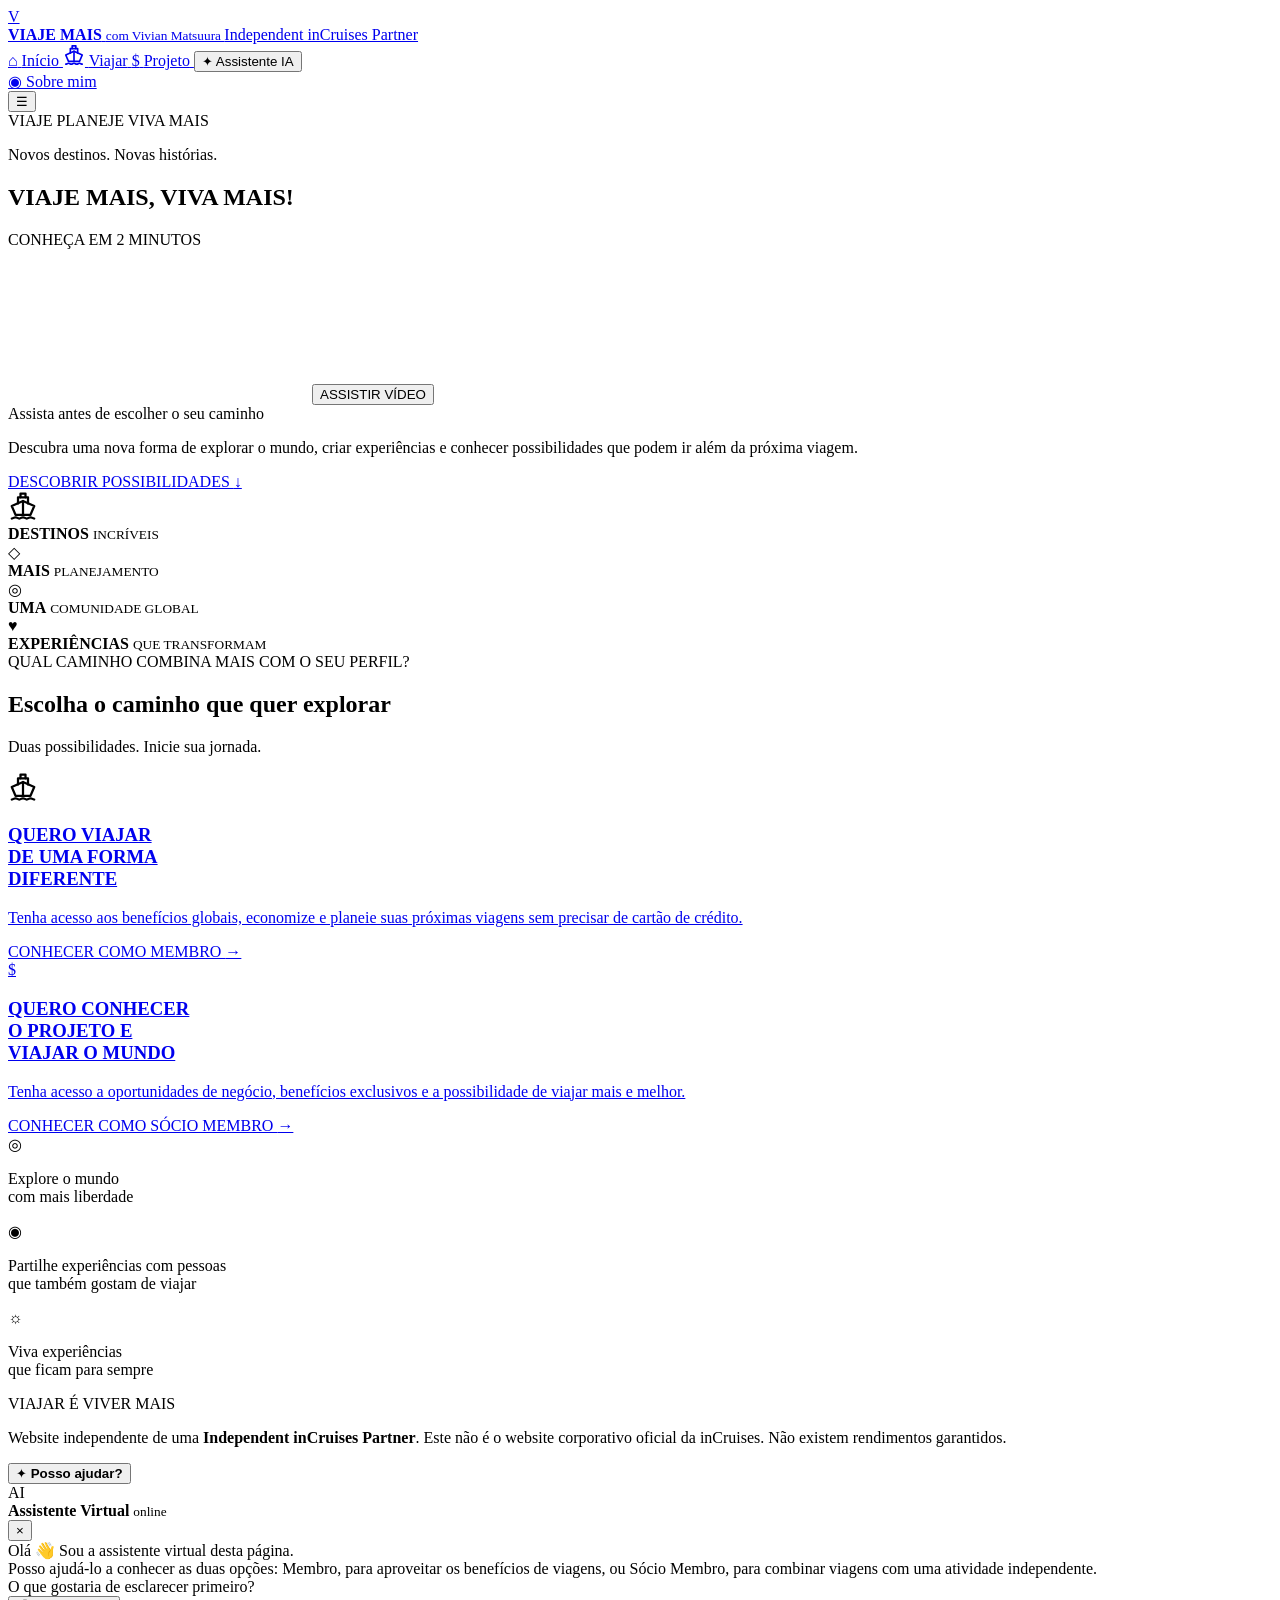
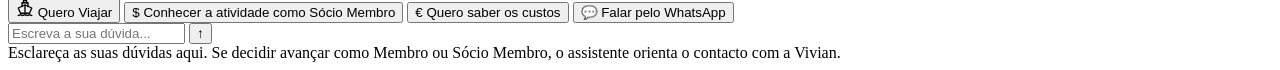
==== index.html @ da354781 "Add files via upload" ====
<!DOCTYPE html>
<html lang="pt-PT">

<head>
    <meta charset="UTF-8">
    <meta name="viewport" content="width=device-width, initial-scale=1.0">

    <title>Viaje Mais | Vivian Matsuura</title>

    <meta name="description"
        content="Descubra novas possibilidades para viajar e conheça a atividade de Independent inCruises Partner.">

    <link rel="preconnect" href="https://fonts.googleapis.com">
    <link rel="preconnect" href="https://fonts.gstatic.com" crossorigin>

    <link
        href="https://fonts.googleapis.com/css2?family=DM+Sans:wght@400;500;600;700&family=Manrope:wght@600;700;800&family=Playfair+Display:ital,wght@1,600&display=swap"
        rel="stylesheet">

    <link rel="stylesheet" href="style.css">
</head>

<body>

    <!-- =========================
       MENU LATERAL
  ========================== -->

    <aside class="sidebar" id="sidebar">

        <a href="index.html" class="logo">
            <div class="logo-icon">V</div>

            <div class="logo-text">
                <strong>VIAJE MAIS</strong>

                <small>
                    com Vivian Matsuura
                </small>

                <span class="partner-label">
                    Independent inCruises Partner
                </span>
            </div>
        </a>

        <nav class="sidebar-menu">

            <a href="#inicio" class="menu-item active" aria-current="page">
                <span class="menu-icon">⌂</span>
                <span class="menu-text">Início</span>
            </a>

            <a href="viajar.html" class="menu-item"> <span class="menu-icon">
                    <svg width="22" height="22" viewBox="0 0 24 24" fill="none" stroke="currentColor" stroke-width="1.8"
                        stroke-linecap="round" stroke-linejoin="round" aria-hidden="true">
                        <path d="M8 10V5h8v5" />
                        <path d="M10 5V2h4v3" />
                        <path d="M12 8 3 12l3 7h12l3-7-9-4Z" />
                        <path d="M12 8v11" />
                        <path d="M3 22c1.5 0 1.5-1 3-1s1.5 1 3 1
                 1.5-1 3-1 1.5 1 3 1 1.5-1 3-1 1.5 1 3 1" />
                    </svg>
                </span>
                <span class="menu-text">Viajar</span>
            </a>

            <a href="projeto.html" class="menu-item"> <span class="menu-icon">$</span>
                <span class="menu-text">Projeto</span>
            </a>

            <button class="menu-item menu-button" id="openAssistantMenu" type="button"
                aria-label="Abrir assistente virtual">
                <span class="menu-icon">✦</span>
                <span class="menu-text">Assistente IA</span>
            </button>

        </nav>

        <div class="sidebar-bottom">

            <a href="sobre.html" class="menu-item"> <span class="menu-icon">◉</span>
                <span class="menu-text">Sobre mim</span>
            </a>



        </div>

    </aside>


    <!-- botão mobile -->

    <button class="mobile-menu-button" id="mobileMenuButton" type="button" aria-label="Abrir menu"
        aria-controls="sidebar" aria-expanded="false">
        ☰
    </button>


    <!-- =========================
       CONTEÚDO
  ========================== -->

    <main class="main-content">

        <!-- HERO -->

        <section class="hero" id="inicio">

            <div class="hero-overlay"></div>

            <div class="hero-top">
                <span>VIAJE</span>
                <i></i>
                <span>PLANEJE</span>
                <i></i>
                <span>VIVA MAIS</span>
            </div>


            <div class="hero-layout">

                <!-- TEXTO -->
                <div class="hero-content">

                    <p class="hero-script">
                        Novos destinos. Novas histórias.
                    </p>

                    <h1>
                        VIAJE MAIS,
                        <span>VIVA MAIS!</span>
                    </h1>



                </div>


                <!-- VÍDEO -->
                <div class="hero-video-area">

                    <div class="video-label">
                        CONHEÇA EM 2 MINUTOS
                    </div>

                    <div class="video-card">

                        <video id="heroVideo" preload="metadata" playsinline
                            poster="imagens/WhatsApp Image 2026-09-20 at 23.43.30.jpeg">
                            <source src="videos/video-site.mp4" type="video/mp4">
                        </video>

                        <button type="button" class="custom-play-button" id="customPlayButton"
                            aria-label="Reproduzir vídeo">
                            <span class="play-circle">
                                <span class="play-triangle"></span>
                            </span>

                            <span class="play-text">
                                ASSISTIR VÍDEO
                            </span>
                        </button>

                    </div>


                    <div class="video-caption">

                        <span class="video-caption-line"></span>

                        <span>
                            Assista antes de escolher o seu caminho
                        </span>

                    </div>

                    <p class="hero-description">
                        Descubra uma nova forma de explorar o mundo,
                        criar experiências e conhecer possibilidades
                        que podem ir além da próxima viagem.
                    </p>


                    <a href="#escolha" class="hero-button hero-video-button" id="discoverButton">
                        DESCOBRIR POSSIBILIDADES
                        <span>↓</span>
                    </a>

                </div>

            </div>


        </section>



        <!-- BENEFÍCIOS -->

        <section class="benefits">

            <div class="benefit">

                <span class="benefit-icon">
                    <svg width="30" height="30" viewBox="0 0 24 24" fill="none" stroke="#000" stroke-width="1.8"
                        stroke-linecap="round" stroke-linejoin="round" aria-hidden="true">
                        <path d="M8 10V5h8v5" />
                        <path d="M10 5V2h4v3" />
                        <path d="M12 8 3 12l3 7h12l3-7-9-4Z" />
                        <path d="M12 8v11" />
                        <path d="M3 22c1.5 0 1.5-1 3-1s1.5 1 3 1
                 1.5-1 3-1 1.5 1 3 1 1.5-1 3-1 1.5 1 3 1" />
                    </svg>
                </span>

                <div>
                    <strong>DESTINOS</strong>
                    <small>INCRÍVEIS</small>
                </div>

            </div>


            <div class="benefit">

                <span class="benefit-icon planning-icon">
                    ◇
                </span>

                <div>
                    <strong>MAIS</strong>
                    <small>PLANEJAMENTO</small>
                </div>

            </div>


            <div class="benefit">

                <span class="benefit-icon community-icon">
                    ◎
                </span>

                <div>
                    <strong>UMA</strong>
                    <small>COMUNIDADE GLOBAL</small>
                </div>

            </div>


            <div class="benefit">

                <span class="benefit-icon heart-icon">
                    ♥
                </span>

                <div>
                    <strong>EXPERIÊNCIAS</strong>
                    <small>QUE TRANSFORMAM</small>
                </div>

            </div>

        </section>



        <!-- ESCOLHA -->

        <section class="choice-section" id="escolha">

            <div class="section-pretitle">

                <span></span>

                QUAL CAMINHO COMBINA MAIS COM O SEU PERFIL?

                <span></span>

            </div>


            <h2>
                Escolha o caminho que quer explorar
            </h2>


            <p class="choice-subtitle">

                Duas possibilidades.
                Inicie sua jornada.

            </p>



            <div class="choice-grid">


                <!-- VIAJAR -->

                <a href="viajar.html" class="choice-card travel-card">

                    <div class="choice-overlay"></div>


                    <div class="choice-card-content">

                        <div class="choice-icon">
                            <svg width="30" height="30" viewBox="0 0 24 24" fill="none" stroke="#000" stroke-width="1.8"
                                stroke-linecap="round" stroke-linejoin="round" aria-hidden="true">
                                <path d="M8 10V5h8v5" />
                                <path d="M10 5V2h4v3" />
                                <path d="M12 8 3 12l3 7h12l3-7-9-4Z" />
                                <path d="M12 8v11" />
                                <path d="M3 22c1.5 0 1.5-1 3-1s1.5 1 3 1
                 1.5-1 3-1 1.5 1 3 1 1.5-1 3-1 1.5 1 3 1" />
                            </svg>
                        </div>


                        <h3>

                            QUERO VIAJAR<br>
                            DE UMA FORMA<br>
                            DIFERENTE

                        </h3>


                        <p>
                            Tenha acesso aos benefícios globais,
                            economize e planeie suas próximas viagens
                            sem precisar de cartão de crédito.

                        </p>


                        <div class="choice-button gold-button">
                            CONHECER COMO MEMBRO
                            <span>→</span>
                        </div>

                    </div>

                </a>



                <!-- PROJETO -->

                <a href="projeto.html" class="choice-card project-card">

                    <div class="choice-overlay"></div>


                    <div class="choice-card-content">

                        <div class="choice-icon">
                            $
                        </div>


                        <h3>
                            QUERO CONHECER<br>
                            O PROJETO E<br>
                            VIAJAR O MUNDO
                        </h3>


                        <p>
                            Tenha acesso a oportunidades de negócio, benefícios exclusivos e a possibilidade de viajar
                            mais e melhor.

                        </p>


                        <div class="choice-button blue-button">
                            CONHECER COMO SÓCIO MEMBRO
                            <span>→</span>
                        </div>

                    </div>

                </a>


            </div>



            <div class="mini-benefits">

                <div>

                    <span>◎</span>

                    <p>
                        Explore o mundo<br>
                        com mais liberdade
                    </p>

                </div>


                <div>

                    <span>◉</span>

                    <p>
                        Partilhe experiências com pessoas<br>
                        que também gostam de viajar
                    </p>

                </div>


                <div>

                    <span>☼</span>

                    <p>
                        Viva experiências<br>
                        que ficam para sempre
                    </p>

                </div>

            </div>


            <div class="final-line">

                <span></span>

                VIAJAR É VIVER MAIS

                <span></span>

            </div>

        </section>



        <!-- AVISO -->

        <section class="disclaimer">
            <p>
                Website independente de uma
                <strong>Independent inCruises Partner</strong>.
                Este não é o website corporativo oficial da inCruises.
                Não existem rendimentos garantidos.
            </p>
        </section>


    </main>



    <!-- =========================
       ASSISTENTE IA
  ========================== -->

    <button class="assistant-floating" id="assistantFloating" type="button" aria-label="Abrir assistente virtual">

        <span class="assistant-orb">
            <span class="assistant-orb-core">✦</span>
        </span>

        <strong>
            Posso ajudar?
        </strong>

    </button>



    <div class="assistant-background" id="assistantBackground"></div>



    <aside class="assistant" id="assistant" role="dialog" aria-modal="true" aria-label="Assistente Virtual"
        aria-hidden="true">

        <div class="assistant-header">

            <div class="assistant-profile">

                <div class="assistant-avatar">
                    AI
                </div>


                <div>

                    <strong>
                        Assistente Virtual
                    </strong>

                    <small>
                        <span></span>
                        online
                    </small>

                </div>

            </div>


            <button id="assistantClose" type="button" aria-label="Fechar assistente">
                ×
            </button>

        </div>



        <div class="assistant-messages" id="assistantMessages" aria-live="polite">

            <div class="message bot">

                Olá 👋

                Sou a assistente virtual desta página.

            </div>


            <div class="message bot">

                Posso ajudá-lo a conhecer as duas opções:
                Membro, para aproveitar os benefícios de viagens,
                ou Sócio Membro, para combinar viagens
                com uma atividade independente.<br>
                O que gostaria de esclarecer primeiro?

            </div>


            <div class="assistant-options">

                <button type="button" data-intent="travel">
                    <svg width="18" height="18" viewBox="0 0 24 24" fill="none" stroke="currentColor" stroke-width="1.8"
                        stroke-linecap="round" stroke-linejoin="round" aria-hidden="true" focusable="false">

                        <path d="M8 10V5h8v5" />
                        <path d="M10 5V2h4v3" />
                        <path d="M12 8 3 12l3 7h12l3-7-9-4Z" />
                        <path d="M12 8v11" />
                        <path d="M3 22c1.5 0 1.5-1 3-1s1.5 1 3 1
            1.5-1 3-1 1.5 1 3 1 1.5-1 3-1 1.5 1 3 1" />
                    </svg>

                    Quero Viajar
                </button>


                <button type="button" data-intent="project">

                    $ Conhecer a atividade como Sócio Membro

                </button>


                <button type="button" data-intent="cost">

                    € Quero saber os custos

                </button>


                <button type="button" data-intent="contact">

                    💬 Falar pelo WhatsApp

                </button>

            </div>

        </div>



        <form class="assistant-input" id="assistantForm">

            <input type="text" id="assistantInput" placeholder="Escreva a sua dúvida..." autocomplete="off"
                aria-label="Escreva a sua dúvida">

            <button type="submit" aria-label="Enviar mensagem">
                ↑
            </button>

        </form>


        <div class="assistant-warning">

            Esclareça as suas dúvidas aqui.
            Se decidir avançar como Membro ou Sócio Membro,
            o assistente orienta o contacto com a Vivian.

        </div>

    </aside>


    <script src="script.js"></script>

</body>

</html>
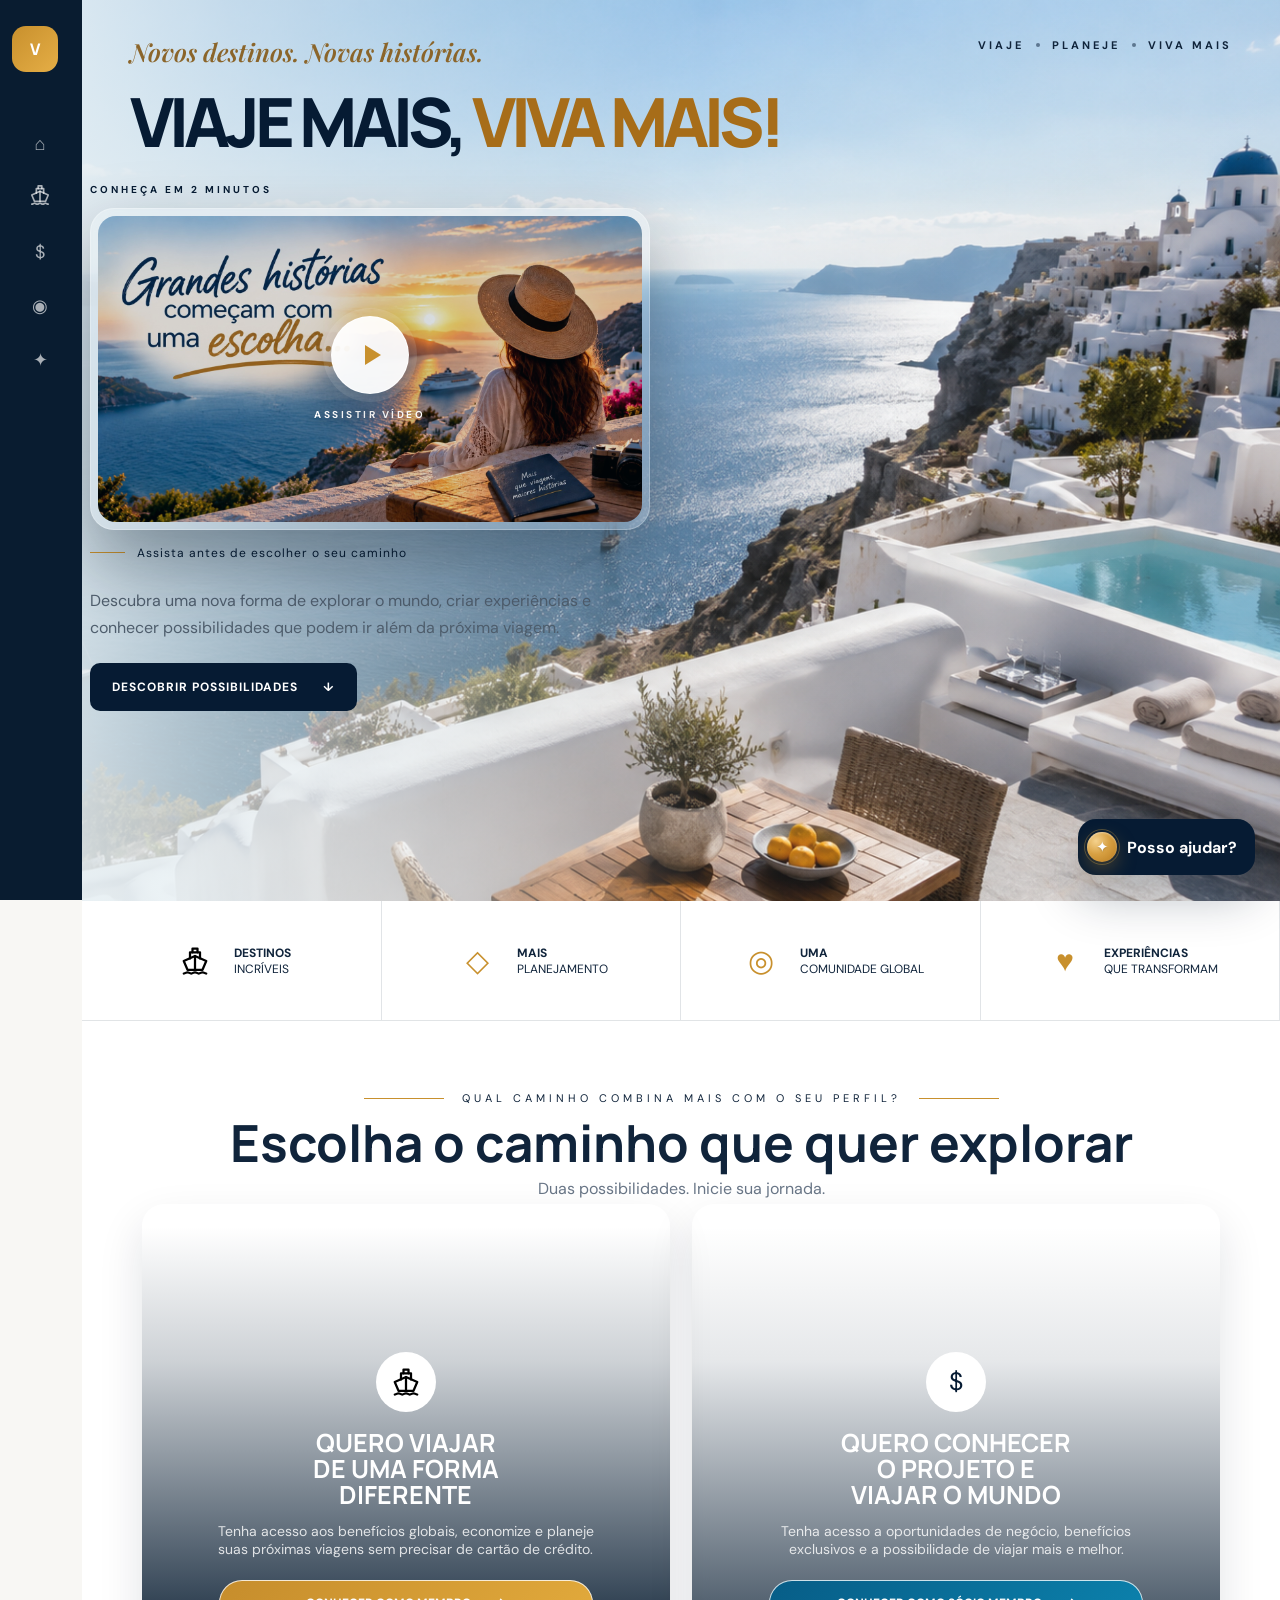
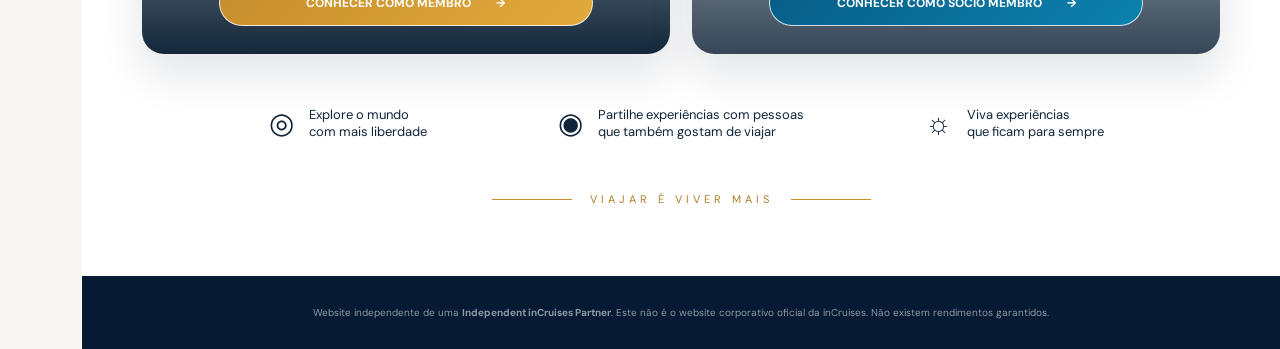
==== commit f6ed2c9d: "Add files via upload" ====
--- a/index.html
+++ b/index.html
@@ -69,6 +69,15 @@
                 <span class="menu-text">Projeto</span>
             </a>
 
+            <div class="sidebar-bottom">
+
+            <a href="sobre.html" class="menu-item"> <span class="menu-icon">◉</span>
+                <span class="menu-text">Sobre mim</span>
+            </a>
+
+
+        </div>
+
             <button class="menu-item menu-button" id="openAssistantMenu" type="button"
                 aria-label="Abrir assistente virtual">
                 <span class="menu-icon">✦</span>
@@ -77,15 +86,7 @@
 
         </nav>
 
-        <div class="sidebar-bottom">
-
-            <a href="sobre.html" class="menu-item"> <span class="menu-icon">◉</span>
-                <span class="menu-text">Sobre mim</span>
-            </a>
-
-
-
-        </div>
+
 
     </aside>
 
@@ -333,7 +334,7 @@
 
                         <p>
                             Tenha acesso aos benefícios globais,
-                            economize e planeie suas próximas viagens
+                            economize e planeje suas próximas viagens
                             sem precisar de cartão de crédito.
 
                         </p>
--- a/style.css
+++ b/style.css
@@ -0,0 +1,13375 @@
+:root {
+
+    --navy: #061b33;
+    --navy-light: #123552;
+
+    --gold: #c8902d;
+    --gold-light: #e5ae46;
+
+    --blue: #0874a2;
+
+    --white: #ffffff;
+
+    --background: #f8f7f4;
+
+    --text: #10243b;
+
+    --muted: #697687;
+
+    --border: rgba(10, 32, 54, 0.12);
+
+    --sidebar-width: 82px;
+
+}
+
+
+/* RESET */
+
+* {
+
+    margin: 0;
+
+    padding: 0;
+
+    box-sizing: border-box;
+
+}
+
+
+html {
+
+    scroll-behavior: smooth;
+
+}
+
+
+body {
+
+    font-family: "DM Sans", sans-serif;
+
+    background: var(--background);
+
+    color: var(--text);
+
+}
+
+
+a {
+
+    text-decoration: none;
+
+    color: inherit;
+
+}
+
+
+button {
+
+    font: inherit;
+
+}
+
+
+
+/* =================================
+   SIDEBAR
+================================= */
+
+.sidebar {
+
+    position: fixed;
+
+    left: 0;
+
+    top: 0;
+
+    bottom: 0;
+
+    width: var(--sidebar-width);
+
+    z-index: 100;
+
+    background: rgba(5, 24, 44, 0.98);
+
+    display: flex;
+
+    flex-direction: column;
+
+    padding: 18px 12px;
+
+    overflow: hidden;
+
+    transition: 0.3s;
+
+}
+
+
+.sidebar:hover {
+
+    width: 220px;
+
+}
+
+
+.logo {
+
+    display: flex;
+
+    align-items: center;
+
+    gap: 13px;
+
+    height: 62px;
+
+    color: white;
+
+    white-space: nowrap;
+
+}
+
+
+.logo-icon {
+
+    flex: 0 0 46px;
+
+    width: 46px;
+
+    height: 46px;
+
+    display: grid;
+
+    place-items: center;
+
+    border-radius: 14px;
+
+    font-family: "Manrope";
+
+    font-weight: 800;
+
+    background: linear-gradient(135deg,
+            var(--gold),
+            var(--gold-light));
+
+}
+
+
+.logo-text {
+
+    display: grid;
+
+    opacity: 0;
+
+    transition: 0.2s;
+
+}
+
+
+.sidebar:hover .logo-text {
+
+    opacity: 1;
+
+}
+
+
+.logo-text strong {
+
+    font-size: 12px;
+
+}
+
+
+.logo-text small {
+
+    font-size: 10px;
+
+    opacity: 0.55;
+
+}
+
+
+
+.sidebar-menu {
+
+    margin-top: 40px;
+
+    display: grid;
+
+    gap: 6px;
+
+}
+
+
+.menu-item {
+    position: relative;
+
+    height: 48px;
+    width: 100%;
+
+    display: flex;
+    align-items: center;
+
+    gap: 14px;
+
+    padding: 0 10px;
+
+    border-radius: 12px;
+
+    color: rgba(255, 255, 255, 0.65);
+
+    white-space: nowrap;
+
+    border: none;
+    background: transparent;
+
+    cursor: pointer;
+
+    transition:
+        background 0.3s ease,
+        color 0.3s ease,
+        transform 0.3s ease,
+        box-shadow 0.3s ease;
+}
+
+.menu-item:hover {
+    color: white;
+
+    background: linear-gradient(135deg,
+            rgba(200, 144, 45, 0.22),
+            rgba(229, 174, 70, 0.08));
+
+    transform: translateX(5px);
+
+    box-shadow:
+        0 8px 25px rgba(0, 0, 0, 0.15);
+}
+
+
+.menu-icon {
+    flex: 0 0 36px;
+
+    text-align: center;
+
+    font-size: 18px;
+
+    transition:
+        transform 0.3s ease,
+        color 0.3s ease;
+}
+
+.menu-item:hover .menu-icon {
+    transform: scale(1.2);
+
+    color: var(--gold-light);
+}
+
+.menu-item::before {
+    content: "";
+
+    position: absolute;
+
+    left: 0;
+
+    top: 50%;
+
+    width: 3px;
+    height: 0;
+
+    border-radius: 10px;
+
+    background: var(--gold-light);
+
+    transform: translateY(-50%);
+
+    transition: height 0.3s ease;
+}
+
+.menu-item:hover::before {
+    height: 26px;
+}
+
+
+.menu-text {
+
+    opacity: 0;
+
+    transition: 0.2s;
+
+}
+
+
+.sidebar:hover .menu-text {
+
+    opacity: 1;
+
+}
+
+
+.sidebar-bottom {
+
+    margin-top: auto;
+
+}
+
+
+
+.mobile-menu-button {
+
+    display: none;
+
+}
+
+
+
+/* =================================
+   MAIN
+================================= */
+
+.main-content {
+
+    margin-left: var(--sidebar-width);
+
+}
+
+
+
+/* =================================
+   HERO
+================================= */
+
+.hero {
+
+    position: relative;
+    overflow: hidden;
+
+    display: flex;
+    align-items: center;
+
+    background-image:
+        url("imagens/ChatGPT\ Image\ 21\ de\ set.\ de\ 2026\,\ 11_04_31.png");
+
+    background-repeat: no-repeat;
+
+    /* preserva principalmente piscina + terraço */
+    background-position: right bottom;
+
+    /*
+    Em vez de cover, usamos a altura total da imagem.
+    Isso mostra muito mais do enquadramento original.
+  */
+    background-size: auto 100%;
+}
+
+
+.hero-overlay {
+    position: absolute;
+    inset: 0;
+
+    background: linear-gradient(90deg,
+            rgba(232, 241, 245, 0.88) 0%,
+            rgba(232, 241, 245, 0.48) 28%,
+            rgba(232, 241, 245, 0.10) 52%,
+            rgba(6, 27, 51, 0.03) 100%);
+
+    pointer-events: none;
+}
+
+.hero-layout {
+    position: relative;
+    z-index: 2;
+
+    width: min(92%, 1450px);
+
+    margin: 0 auto;
+
+    display: grid;
+
+    align-items: center;
+
+    transform: translateY(-40px);
+}
+
+
+
+.hero-top {
+
+    position: absolute;
+
+    top: 38px;
+
+    right: 48px;
+
+    display: flex;
+
+    align-items: center;
+
+    gap: 12px;
+
+    letter-spacing: 3px;
+
+    font-size: 11px;
+
+    font-weight: 700;
+
+}
+
+
+.hero-top i {
+
+    width: 4px;
+
+    height: 4px;
+
+    border-radius: 50%;
+
+    background: var(--navy);
+
+    opacity: 0.5;
+
+}
+
+
+
+.hero-content {
+    position: relative;
+
+    transform: translateY(-45px);
+}
+
+
+.hero-script {
+    font-family: "Playfair Display", serif;
+
+    font-style: italic;
+
+    font-size: 25px;
+
+    font-weight: 600;
+
+    color: #8b652a;
+
+    margin-bottom: 23px;
+}
+
+
+.hero h1 {
+    font-family: "Manrope", sans-serif;
+
+    font-size: clamp(58px, 5.3vw, 90px);
+
+    font-weight: 800;
+
+    line-height: 0.91;
+
+    letter-spacing: -5px;
+
+    color: var(--navy);
+}
+
+
+.hero h1 span {
+    color: #a76d19;
+}
+
+
+.hero-description {
+    max-width: 510px;
+
+    margin-top: 26px;
+
+    font-size: 16px;
+
+    line-height: 1.7;
+
+    color: #4f5e6d;
+}
+
+
+.hero-button {
+    display: inline-flex;
+    align-items: center;
+
+    gap: 25px;
+
+    margin-top: 30px;
+
+    padding: 16px 22px;
+
+    border-radius: 10px;
+
+    background: var(--navy);
+
+    color: white;
+
+    font-size: 12px;
+    font-weight: 700;
+    letter-spacing: 1px;
+
+    position: relative;
+    overflow: hidden;
+
+    transition:
+        transform 0.3s ease,
+        box-shadow 0.3s ease,
+        background 0.3s ease,
+        gap 0.3s ease;
+}
+
+.hero-button:hover {
+    transform: translateY(-3px);
+
+    background: linear-gradient(135deg,
+            var(--navy),
+            var(--navy-light));
+
+    box-shadow:
+        0 14px 35px rgba(6, 27, 51, 0.3);
+
+    gap: 35px;
+}
+
+.hero-button span {
+    transition: transform 0.3s ease;
+}
+
+.hero-button:hover span {
+    transform: translateY(4px);
+}
+
+.hero-button::before {
+    content: "";
+
+    position: absolute;
+
+    top: 0;
+    left: -120%;
+
+    width: 70%;
+    height: 100%;
+
+    background: linear-gradient(120deg,
+            transparent,
+            rgba(255, 255, 255, 0.22),
+            transparent);
+
+    transform: skewX(-20deg);
+
+    transition: left 0.6s ease;
+}
+
+.hero-button:hover::before {
+    left: 140%;
+}
+
+
+.hero-phrase {
+
+    position: absolute;
+
+    right: 7%;
+
+    top: 19%;
+
+    transform: rotate(-5deg);
+
+    font-family: "Playfair Display";
+
+    font-style: italic;
+
+    font-size: 31px;
+
+    line-height: 1;
+
+}
+
+.hero-video-area {
+    position: relative;
+    display: flex;
+    flex-direction: column;
+
+    align-items: flex-start;
+}
+
+.hero-video-button {
+    margin-top: 22px;
+
+    align-self: flex-start;
+}
+
+.video-label {
+    margin-bottom: 12px;
+
+    font-size: 10px;
+
+    font-weight: 700;
+
+    letter-spacing: 3px;
+}
+
+.video-card {
+    position: relative;
+
+    width: 100%;
+
+    padding: 7px;
+
+    border-radius: 24px;
+
+    background: rgba(255, 255, 255, 0.12);
+
+    border: 1px solid rgba(255, 255, 255, 0.25);
+
+    backdrop-filter: blur(10px);
+
+    box-shadow:
+        0 30px 70px rgba(3, 16, 30, 0.35);
+
+    overflow: hidden;
+
+    transition:
+        transform 0.4s ease,
+        box-shadow 0.4s ease;
+}
+
+.video-card:hover {
+    transform:
+        translateY(-5px) scale(1.01);
+
+    box-shadow:
+        0 40px 90px rgba(3, 16, 30, 0.42);
+}
+
+.video-card video {
+    width: 100%;
+
+    aspect-ratio: 16 / 9;
+
+    display: block;
+
+    object-fit: cover;
+
+    border-radius: 18px;
+
+    background: #000;
+
+    transition:
+        filter 0.5s ease,
+        transform 0.6s ease;
+}
+
+.video-card:not(.video-playing):hover video {
+    transform: scale(1.025);
+
+    filter: brightness(0.92);
+}
+
+.video-card:not(.video-playing):hover .play-circle {
+    transform: scale(1.1);
+}
+
+.video-card:not(.video-playing):hover .play-text {
+    letter-spacing: 3px;
+}
+
+.video-caption {
+    margin-top: 15px;
+
+    display: flex;
+
+    align-items: center;
+
+    gap: 12px;
+
+    font-size: 12px;
+
+    letter-spacing: 1px;
+}
+
+.video-caption-line {
+    width: 35px;
+
+    height: 1px;
+
+    background: var(--gold);
+}
+
+.custom-play-button {
+    position: absolute;
+
+    inset: 7px;
+
+    z-index: 5;
+
+    display: flex;
+
+    flex-direction: column;
+
+    align-items: center;
+    justify-content: center;
+
+    gap: 14px;
+
+    border: none;
+
+    border-radius: 18px;
+
+    background: rgba(6, 27, 51, 0.15);
+
+    color: white;
+
+    cursor: pointer;
+}
+
+.play-circle {
+    position: relative;
+
+    width: 78px;
+    height: 78px;
+
+    display: grid;
+    place-items: center;
+
+    border-radius: 50%;
+
+    background: rgba(255, 255, 255, 0.94);
+
+    border: 1px solid rgba(255, 255, 255, 0.8);
+
+    box-shadow:
+        0 15px 40px rgba(0, 0, 0, 0.22),
+        0 0 0 8px rgba(255, 255, 255, 0.12);
+
+}
+
+.play-triangle {
+    width: 0;
+    height: 0;
+
+    margin-left: 6px;
+
+    border-top: 10px solid transparent;
+    border-bottom: 10px solid transparent;
+
+    border-left: 16px solid var(--gold);
+}
+
+.play-text {
+    font-size: 10px;
+
+    font-weight: 700;
+
+    letter-spacing: 2.5px;
+
+    text-shadow:
+        0 2px 8px rgba(0, 0, 0, 0.35);
+
+    transition:
+        opacity 0.25s ease,
+        transform 0.25s ease,
+        letter-spacing 0.3s ease;
+}
+
+.custom-play-button:hover {
+    background: rgba(6, 27, 51, 0.25);
+}
+
+
+.custom-play-button:hover .play-circle {
+    transform: scale(1.08);
+
+    box-shadow:
+        0 20px 50px rgba(0, 0, 0, 0.28),
+        0 0 0 12px rgba(255, 255, 255, 0.1);
+}
+
+@keyframes playPulse {
+
+    0%,
+    100% {
+        box-shadow:
+            0 15px 40px rgba(0, 0, 0, 0.22),
+            0 0 0 8px rgba(255, 255, 255, 0.12);
+    }
+
+    50% {
+        box-shadow:
+            0 15px 40px rgba(0, 0, 0, 0.22),
+            0 0 0 15px rgba(255, 255, 255, 0.04);
+    }
+
+}
+
+.play-circle {
+    animation:
+        playPulse 2.4s ease-in-out infinite;
+}
+
+.custom-play-button:hover .play-circle {
+    animation: none;
+}
+
+.custom-play-button.hidden {
+    opacity: 0;
+
+    pointer-events: none;
+}
+
+/* ==========================================
+   TRANSIÇÃO DO PLAY PARA O VÍDEO
+========================================== */
+
+.custom-play-button {
+    transition:
+        opacity 0.45s ease,
+        background 0.45s ease;
+}
+
+
+.custom-play-button .play-circle {
+    transition:
+        transform 0.35s ease,
+        opacity 0.35s ease,
+        box-shadow 0.35s ease;
+}
+
+
+.custom-play-button .play-text {
+    transition:
+        opacity 0.25s ease,
+        transform 0.25s ease;
+}
+
+
+/* Estado de saída */
+
+.custom-play-button.playing {
+    background: rgba(6, 27, 51, 0.45);
+}
+
+
+.custom-play-button.playing .play-circle {
+    transform: scale(0.72);
+    opacity: 0;
+}
+
+
+.custom-play-button.playing .play-text {
+    opacity: 0;
+
+    transform: translateY(8px);
+}
+
+.video-card.video-starting video {
+    filter: brightness(0.72);
+
+    transform: scale(1.015);
+}
+
+.video-card.video-playing video {
+    filter: brightness(1);
+
+    transform: scale(1);
+}
+
+
+
+/* =================================
+   BENEFITS
+================================= */
+
+.benefits {
+
+    background: white;
+
+    min-height: 120px;
+
+    display: grid;
+
+    grid-template-columns: repeat(4, 1fr);
+
+    border-bottom: 1px solid var(--border);
+
+}
+
+
+.benefit {
+
+    display: flex;
+
+    align-items: center;
+
+    justify-content: center;
+
+    gap: 15px;
+
+    border-right: 1px solid var(--border);
+
+}
+
+
+.benefit div {
+
+    display: grid;
+
+}
+
+
+.benefit strong,
+.benefit small {
+
+    font-size: 12px;
+
+}
+
+.benefit-icon {
+    position: relative;
+
+    width: 48px;
+    height: 48px;
+
+    display: grid;
+    place-items: center;
+
+    flex: 0 0 48px;
+
+    font-size: 30px;
+
+    color: var(--gold);
+}
+
+.plane-icon {
+    overflow: visible;
+}
+
+.plane-icon::before {
+    content: "";
+
+    position: absolute;
+
+    left: -5px;
+    top: 56%;
+
+    width: 48px;
+    height: 2px;
+
+    background: repeating-linear-gradient(90deg,
+            rgba(200, 144, 45, 0.75) 0 4px,
+            transparent 4px 8px);
+
+    border-radius: 20px;
+
+    opacity: 0;
+
+    transform: rotate(-12deg);
+
+    transition: opacity 0.3s ease;
+}
+
+.plane-icon i {
+    position: relative;
+
+    z-index: 2;
+
+    font-style: normal;
+
+    display: inline-block;
+
+    transform: rotate(-10deg);
+}
+
+.benefit:hover .plane-icon::before {
+    opacity: 1;
+
+    animation: routeMove 0.9s linear infinite;
+}
+
+.benefit:hover .plane-icon i {
+    animation: planeFly 1.4s ease-in-out infinite;
+}
+
+@keyframes routeMove {
+
+    from {
+        background-position: 0 0;
+    }
+
+    to {
+        background-position: 16px 0;
+    }
+
+}
+
+@keyframes planeFly {
+
+    0%,
+    100% {
+        transform:
+            translate(-5px, 3px) rotate(-10deg);
+    }
+
+    50% {
+        transform:
+            translate(7px, -4px) rotate(-4deg);
+    }
+
+}
+
+.planning-icon {
+    transition:
+        color 0.3s ease,
+        transform 0.3s ease;
+}
+
+.benefit:hover .planning-icon {
+    color: #177e9f;
+
+    animation: planningSpin 1.8s ease-in-out infinite;
+}
+
+@keyframes planningSpin {
+
+    0% {
+        transform: rotate(0deg) scale(1);
+    }
+
+    50% {
+        transform: rotate(90deg) scale(1.12);
+    }
+
+    100% {
+        transform: rotate(180deg) scale(1);
+    }
+
+}
+
+.community-icon {
+    border-radius: 50%;
+
+    transition:
+        color 0.3s ease,
+        transform 0.3s ease;
+}
+
+.community-icon::before,
+.community-icon::after {
+    content: "";
+
+    position: absolute;
+
+    width: 6px;
+    height: 6px;
+
+    border-radius: 50%;
+
+    background: var(--gold);
+
+    opacity: 0;
+}
+
+.community-icon::before {
+    top: 3px;
+    left: 21px;
+}
+
+.community-icon::after {
+    bottom: 3px;
+    right: 10px;
+}
+
+.benefit:hover .community-icon {
+    color: #168c96;
+
+    animation: communityBreath 1.8s ease-in-out infinite;
+}
+
+.benefit:hover .community-icon::before {
+    opacity: 1;
+
+    animation: orbitOne 1.7s linear infinite;
+}
+
+.benefit:hover .community-icon::after {
+    opacity: 1;
+
+    animation: orbitTwo 1.7s linear infinite;
+}
+
+@keyframes communityBreath {
+
+    0%,
+    100% {
+        transform: scale(1);
+    }
+
+    50% {
+        transform: scale(1.08);
+    }
+
+}
+
+@keyframes orbitOne {
+
+    0% {
+        transform:
+            rotate(0deg) translateX(19px) rotate(0deg);
+    }
+
+    100% {
+        transform:
+            rotate(360deg) translateX(19px) rotate(-360deg);
+    }
+
+}
+
+@keyframes orbitTwo {
+
+    0% {
+        transform:
+            rotate(180deg) translateX(18px) rotate(-180deg);
+    }
+
+    100% {
+        transform:
+            rotate(540deg) translateX(18px) rotate(-540deg);
+    }
+
+}
+
+.heart-icon {
+    transition:
+        color 0.3s ease,
+        transform 0.3s ease,
+        text-shadow 0.3s ease;
+}
+
+.benefit:hover .heart-icon {
+    color: #e23d4f;
+
+    animation: heartBeat 1.15s ease-in-out infinite;
+
+    text-shadow:
+        0 6px 18px rgba(226, 61, 79, 0.28);
+}
+
+@keyframes heartBeat {
+
+    0% {
+        transform: scale(1);
+    }
+
+    14% {
+        transform: scale(1.18);
+    }
+
+    28% {
+        transform: scale(1);
+    }
+
+    42% {
+        transform: scale(1.12);
+    }
+
+    70% {
+        transform: scale(1);
+    }
+
+    100% {
+        transform: scale(1);
+    }
+
+}
+
+
+
+/* =================================
+   ESCOLHA
+================================= */
+
+.choice-section {
+
+    padding: 70px 5%;
+
+    text-align: center;
+
+    background: white;
+
+}
+
+
+.section-pretitle,
+.final-line {
+
+    display: flex;
+
+    align-items: center;
+
+    justify-content: center;
+
+    gap: 18px;
+
+    font-size: 11px;
+
+    letter-spacing: 4px;
+
+}
+
+
+.section-pretitle span,
+.final-line span {
+
+    width: 80px;
+
+    height: 1px;
+
+    background: var(--gold);
+
+}
+
+
+.choice-section h2 {
+
+    font-family: "Manrope";
+
+    margin-top: 12px;
+
+    font-size: clamp(38px, 4vw, 55px);
+
+    line-height: 1;
+
+}
+
+
+.choice-subtitle {
+
+    margin-top: 10px;
+
+    color: var(--muted);
+
+}
+
+
+.choice-grid {
+
+    max-width: 1100px;
+
+    margin: 5px auto;
+
+    display: grid;
+
+    grid-template-columns: 1fr 1fr;
+
+    gap: 22px;
+
+}
+
+
+.choice-card {
+
+    height: 450px;
+
+    position: relative;
+
+    border-radius: 22px;
+
+    overflow: hidden;
+
+    background-position: center;
+
+    background-size: cover;
+
+    color: white;
+
+    box-shadow: 0 20px 45px rgba(6, 27, 51, 0.12);
+
+    transition: 0.3s;
+
+}
+
+
+.choice-card:hover {
+
+    transform: translateY(-6px);
+
+    box-shadow: 0 30px 60px rgba(6, 27, 51, 0.2);
+
+}
+
+
+.travel-card {
+
+    background-image:
+        url("https://images.unsplash.com/photo-1507525428034-b723cf961d3e?auto=format&fit=crop&w=1400&q=85");
+
+}
+
+
+.project-card {
+
+    background-image:
+        url("https://images.unsplash.com/photo-1500530855697-b586d89ba3ee?auto=format&fit=crop&w=1400&q=85");
+
+}
+
+
+.choice-overlay {
+
+    position: absolute;
+
+    inset: 0;
+
+    background:
+
+        linear-gradient(transparent 5%,
+
+            rgba(4, 25, 46, 0.2) 35%,
+
+            rgba(4, 25, 46, 0.94) 100%);
+
+}
+
+.project-card .choice-overlay {
+    background:
+        linear-gradient(
+            transparent 5%,
+            rgba(4, 25, 46, 0.10) 35%,
+            rgba(4, 25, 46, 0.80) 100%
+        );
+}
+
+
+.choice-card-content {
+
+    position: absolute;
+
+    left: 30px;
+
+    right: 30px;
+
+    bottom: 28px;
+
+    display: grid;
+
+    justify-items: center;
+
+}
+
+
+.choice-icon {
+
+    width: 60px;
+
+    height: 60px;
+
+    display: grid;
+
+    place-items: center;
+
+    background: white;
+
+    color: var(--navy);
+
+    font-size: 25px;
+
+    border-radius: 50%;
+
+    margin-bottom: 18px;
+
+}
+
+.travel-card:hover .choice-icon,
+.travel-card:focus-visible .choice-icon {
+    background: var(--gold-light);
+}
+
+.project-card:hover .choice-icon,
+.project-card:focus-visible .choice-icon {
+    background: var(--gold-light);
+}
+
+
+.choice-card h3 {
+
+    font-family: "Manrope";
+
+    font-size: 25px;
+
+    line-height: 1.05;
+
+}
+
+
+.choice-card p {
+
+    max-width: 400px;
+
+    margin-top: 14px;
+
+    font-size: 14px;
+
+    color: rgba(255, 255, 255, 0.82);
+
+}
+
+
+.choice-button {
+    width: 80%;
+
+    margin-top: 22px;
+
+    padding: 14px;
+
+    display: flex;
+    justify-content: center;
+    align-items: center;
+
+    gap: 25px;
+
+    border-radius: 40px;
+
+    border: 1px solid rgba(255, 255, 255, 0.8);
+
+    font-size: 12px;
+
+    font-weight: 700;
+
+    transition:
+        transform 0.3s ease,
+        box-shadow 0.3s ease,
+        filter 0.3s ease,
+        gap 0.3s ease;
+}
+
+.choice-card:hover .choice-button {
+    transform: translateY(-3px) scale(1.03);
+
+    box-shadow:
+        0 12px 28px rgba(0, 0, 0, 0.22);
+
+    filter: brightness(1.08);
+
+    gap: 35px;
+}
+
+
+.gold-button {
+
+    background: linear-gradient(135deg,
+            #c68d2c,
+            #e2aa3c);
+
+}
+
+
+.blue-button {
+
+    background: linear-gradient(135deg,
+            #075d87,
+            #0c82ad);
+
+}
+
+
+
+.mini-benefits {
+
+    max-width: 1000px;
+
+    margin: 50px auto;
+
+    display: grid;
+
+    grid-template-columns: repeat(3, 1fr);
+
+}
+
+
+.mini-benefits div {
+
+    display: flex;
+
+    justify-content: center;
+
+    align-items: center;
+
+    gap: 15px;
+
+}
+
+
+.mini-benefits span {
+
+    font-size: 29px;
+
+}
+
+
+.mini-benefits p {
+
+    text-align: left;
+
+    font-size: 13px;
+
+}
+
+
+.final-line {
+
+    color: #ae7c27;
+
+    margin-top: 50px;
+
+}
+
+
+
+/* =================================
+   DISCLAIMER
+================================= */
+
+.disclaimer {
+
+    padding: 30px;
+
+    background: var(--navy);
+
+    color: rgba(255, 255, 255, 0.55);
+
+    text-align: center;
+
+    font-size: 10px;
+
+}
+
+
+
+/* =================================
+   ASSISTENTE
+================================= */
+
+.assistant-floating {
+    animation: assistantPulse 3s ease-in-out infinite;
+
+    position: fixed;
+
+    right: 25px;
+    bottom: 25px;
+
+    z-index: 200;
+
+    display: flex;
+    align-items: center;
+
+    gap: 10px;
+
+    height: 56px;
+
+    padding: 0 18px 0 9px;
+
+    border: none;
+    border-radius: 18px;
+
+    color: white;
+
+    background: var(--navy);
+
+    box-shadow:
+        0 20px 50px rgba(5, 25, 46, 0.3);
+
+    cursor: pointer;
+
+    transition:
+        transform 0.3s ease,
+        box-shadow 0.3s ease,
+        background 0.3s ease,
+        bottom 0.15s ease;
+
+}
+
+.assistant-floating:hover {
+    animation: none;
+
+    transform: translateY(-5px) scale(1.03);
+
+    background: linear-gradient(135deg,
+            var(--navy),
+            var(--navy-light));
+
+    box-shadow:
+        0 24px 55px rgba(5, 25, 46, 0.38);
+}
+
+
+.assistant-orb {
+    position: relative;
+
+    width: 30px;
+    height: 30px;
+
+    display: grid;
+    place-items: center;
+
+    border-radius: 50%;
+
+    background: radial-gradient(circle at 30% 30%,
+            #f5d28d 0%,
+            #d7a042 45%,
+            #b97b1f 100%);
+
+    box-shadow:
+        0 8px 20px rgba(200, 144, 45, 0.35),
+        inset 0 1px 2px rgba(255, 255, 255, 0.45);
+
+    transition:
+        transform 0.3s ease,
+        box-shadow 0.3s ease;
+}
+
+.assistant-orb::before {
+    content: "";
+
+    position: absolute;
+    inset: -3px;
+
+    border-radius: 50%;
+
+    border: 1px solid rgba(229, 174, 70, 0.35);
+
+    opacity: 0.9;
+}
+
+.assistant-orb-core {
+    font-size: 15px;
+    color: white;
+    line-height: 1;
+
+    text-shadow:
+        0 1px 2px rgba(0, 0, 0, 0.2);
+}
+
+.assistant-floating:hover .assistant-orb {
+    transform: rotate(12deg) scale(1.08);
+
+    box-shadow:
+        0 10px 24px rgba(200, 144, 45, 0.42),
+        0 0 0 6px rgba(229, 174, 70, 0.12);
+}
+
+.assistant-floating strong {
+    transition: letter-spacing 0.3s ease;
+}
+
+.assistant-floating:hover strong {
+    letter-spacing: 0.4px;
+}
+
+@keyframes assistantPulse {
+
+    0%,
+    100% {
+        box-shadow:
+            0 20px 50px rgba(5, 25, 46, 0.3);
+    }
+
+    50% {
+        box-shadow:
+            0 20px 50px rgba(5, 25, 46, 0.3),
+            0 0 0 8px rgba(200, 144, 45, 0.08);
+    }
+}
+
+
+
+.assistant-background {
+
+    position: fixed;
+
+    inset: 0;
+
+    z-index: 300;
+
+    background: rgba(0, 10, 20, 0.5);
+
+    opacity: 0;
+
+    pointer-events: none;
+
+    transition: 0.2s;
+
+}
+
+
+.assistant-background.open {
+
+    opacity: 1;
+
+    pointer-events: auto;
+
+}
+
+
+
+.assistant {
+
+    position: fixed;
+
+    right: 25px;
+
+    bottom: 25px;
+
+    z-index: 301;
+
+    width: 390px;
+
+    max-width: calc(100vw - 30px);
+
+    height: 640px;
+
+    max-height: calc(100vh - 40px);
+
+    background: white;
+
+    border-radius: 24px;
+
+    overflow: hidden;
+
+    display: grid;
+
+    grid-template-rows: auto 1fr auto auto;
+
+    box-shadow: 0 30px 90px rgba(0, 10, 20, 0.35);
+
+    opacity: 0;
+
+    pointer-events: none;
+
+    transform: translateY(20px);
+
+    transition: 0.2s;
+
+}
+
+
+.assistant.open {
+
+    opacity: 1;
+
+    pointer-events: auto;
+
+    transform: none;
+
+}
+
+
+.assistant-header {
+
+    padding: 14px;
+
+    display: flex;
+
+    align-items: center;
+
+    justify-content: space-between;
+
+    border-bottom: 1px solid var(--border);
+
+}
+
+
+.assistant-profile {
+
+    display: flex;
+
+    gap: 11px;
+
+    align-items: center;
+
+}
+
+
+.assistant-avatar {
+
+    width: 43px;
+
+    height: 43px;
+
+    display: grid;
+
+    place-items: center;
+
+    border-radius: 13px;
+
+    color: white;
+
+    font-weight: 800;
+
+    background: linear-gradient(135deg,
+            var(--gold),
+            var(--gold-light));
+
+}
+
+
+.assistant-profile strong,
+.assistant-profile small {
+
+    display: block;
+
+}
+
+
+.assistant-profile small {
+
+    color: var(--muted);
+
+    font-size: 11px;
+
+}
+
+
+.assistant-profile small span {
+
+    display: inline-block;
+
+    width: 7px;
+
+    height: 7px;
+
+    margin-right: 4px;
+
+    background: #25c16f;
+
+    border-radius: 50%;
+
+}
+
+
+#assistantClose {
+
+    width: 38px;
+
+    height: 38px;
+
+    border: none;
+
+    border-radius: 10px;
+
+    font-size: 23px;
+
+    cursor: pointer;
+
+}
+
+
+.assistant-messages {
+
+    padding: 18px;
+
+    background: #fafbfc;
+
+    overflow-y: auto;
+
+    display: flex;
+
+    flex-direction: column;
+
+    gap: 10px;
+
+}
+
+
+.message {
+
+    max-width: 85%;
+
+    padding: 12px 14px;
+
+    border-radius: 15px;
+
+    font-size: 13px;
+
+}
+
+
+.message.bot {
+
+    background: #edf1f4;
+
+}
+
+
+.message.user {
+
+    margin-left: auto;
+
+    background: var(--navy);
+
+    color: white;
+
+}
+
+
+.assistant-options {
+
+    display: grid;
+
+    grid-template-columns: 1fr 1fr;
+
+    gap: 8px;
+
+}
+
+.assistant-options.qualification-hidden {
+        display: none;
+    }
+
+
+.assistant-options button {
+
+    padding: 11px;
+
+    border: 1px solid var(--border);
+
+    background: white;
+
+    border-radius: 12px;
+
+    text-align: left;
+
+    font-size: 12px;
+
+    font-weight: 600;
+
+    cursor: pointer;
+
+}
+
+
+.assistant-input {
+
+    padding: 12px;
+
+    display: grid;
+
+    grid-template-columns: 1fr auto;
+
+    gap: 8px;
+
+    border-top: 1px solid var(--border);
+
+}
+
+
+.assistant-input input {
+
+    height: 44px;
+
+    border: 1px solid var(--border);
+
+    border-radius: 12px;
+
+    padding: 0 12px;
+
+    outline: none;
+
+}
+
+.assistant-input input:focus-visible {
+    border-color: var(--gold);
+
+    box-shadow:
+        0 0 0 3px rgba(200, 144, 45, 0.16);
+}
+
+
+.assistant-input button {
+
+    width: 44px;
+
+    border: none;
+
+    border-radius: 12px;
+
+    background: var(--gold);
+
+    color: white;
+
+    cursor: pointer;
+
+}
+
+
+.assistant-warning {
+
+    padding: 0 10px 10px;
+
+    text-align: center;
+
+    color: #929ba7;
+
+    font-size: 9px;
+
+}
+
+.partner-label {
+    display: block;
+
+    margin-top: 5px;
+
+    font-size: 8px;
+    font-weight: 500;
+
+    letter-spacing: 0.08em;
+
+    color: rgba(255, 255, 255, 0.38);
+
+    white-space: nowrap;
+
+    transition:
+        color 0.3s ease,
+        opacity 0.3s ease;
+}
+
+.sidebar:hover .partner-label {
+    color: rgba(229, 174, 70, 0.65);
+}
+
+.project-advantages-list {
+    display: grid;
+    gap: 28px;
+}
+
+/* =================================
+   MOBILE
+================================= */
+
+@media (max-width: 950px) {
+
+    :root {
+
+        --sidebar-width: 0px;
+
+    }
+
+
+    .sidebar {
+
+        width: 250px;
+
+        transform: translateX(-100%);
+
+    }
+
+
+    .sidebar.open {
+
+        transform: none;
+
+    }
+
+
+    .sidebar .logo-text,
+    .sidebar .menu-text {
+
+        opacity: 1;
+
+    }
+
+
+    .mobile-menu-button {
+
+        position: fixed;
+
+        display: block;
+
+        top: 15px;
+
+        left: 15px;
+
+        z-index: 150;
+
+        width: 45px;
+
+        height: 45px;
+
+        border: none;
+
+        border-radius: 12px;
+
+        background: var(--navy);
+
+        color: white;
+
+    }
+
+
+    .choice-grid {
+
+        grid-template-columns: 1fr;
+
+    }
+
+
+    .benefits {
+
+        grid-template-columns: 1fr 1fr;
+
+    }
+
+
+    .benefit {
+
+        min-height: 90px;
+
+    }
+
+
+    .hero-phrase {
+
+        display: none;
+
+    }
+
+}
+
+    .hero {
+        height: auto;
+        min-height: 900px;
+
+        padding:
+            120px 0 80px;
+    }
+
+
+    .hero-layout {
+        grid-template-columns:
+            1fr;
+
+        gap:
+            55px;
+    }
+
+
+    .hero-content {
+        max-width:
+            680px;
+    }
+
+
+    .hero-video-area {
+        width:
+            min(100%, 560px);
+
+        justify-self:
+            start;
+    }
+
+
+    .video-label {
+        color:
+            var(--navy);
+
+        text-align:
+            left;
+    }
+
+
+    .video-caption {
+        color:
+            var(--navy);
+
+        justify-content:
+            flex-start;
+    }
+
+    @media (min-width: 951px) {
+
+    .hero .hero-video-area {
+        top: -70px;
+        transform: translateX(-40px);
+    }
+
+}
+
+
+@media (max-width: 650px) {
+
+    .hero {
+
+        height: 760px;
+
+    }
+
+
+    .hero-top {
+
+        right: 20px;
+
+        font-size: 8px;
+
+    }
+
+
+    .hero-content {
+
+        left: 7%;
+
+        right: 7%;
+
+        max-width: none;
+
+    }
+
+
+    .hero-description {
+
+        font-size: 14px;
+
+    }
+
+
+    .benefit {
+
+        padding: 14px;
+
+    }
+
+
+    .benefit>span {
+
+        font-size: 23px;
+
+    }
+
+
+    .benefit strong,
+    .benefit small {
+
+        font-size: 9px;
+
+    }
+
+
+    .choice-section {
+
+        padding-left: 15px;
+
+        padding-right: 15px;
+
+    }
+
+
+    .mini-benefits {
+
+        grid-template-columns: 1fr;
+
+        gap: 20px;
+
+    }
+
+
+    .assistant-floating strong {
+
+        display: none;
+
+    }
+
+
+    .assistant-floating {
+
+        width: 56px;
+
+        padding: 9px;
+
+        right: 14px;
+
+        bottom: 14px;
+
+    }
+
+
+    .assistant {
+
+        inset: 10px;
+
+        width: auto;
+
+        height: auto;
+
+        max-width: none;
+
+        max-height: none;
+
+    }
+
+
+    .assistant-options {
+
+        grid-template-columns: 1fr;
+
+    }
+
+}
+
+@media (max-width: 650px) {
+
+    .hero {
+        min-height: auto;
+
+        padding:
+            110px 0 65px;
+    }
+
+
+    .hero-layout {
+        width: calc(100% - 30px);
+
+        gap: 45px;
+    }
+
+
+    .hero h1 {
+        font-size: 51px;
+
+        letter-spacing: -3px;
+    }
+
+
+    .hero-script {
+        font-size: 21px;
+    }
+
+
+    .video-card {
+        padding: 5px;
+
+        border-radius: 18px;
+    }
+
+
+    .video-card video {
+        border-radius: 14px;
+    }
+
+}
+
+
+/* ==========================================================
+   PÁGINA SOBRE MIM
+========================================================== */
+
+
+/* ----------------------------------------------------------
+   HERO
+---------------------------------------------------------- */
+
+.about-hero {
+    min-height: 100vh;
+
+    position: relative;
+
+    display: flex;
+    align-items: center;
+
+    overflow: hidden;
+
+    background:
+        linear-gradient(135deg,
+            #f9f7f2 0%,
+            #edf4f5 55%,
+            #e5eff2 100%);
+}
+
+
+.about-hero::before {
+    content: "";
+
+    position: absolute;
+
+    width: 550px;
+    height: 550px;
+
+    border-radius: 50%;
+
+    right: -200px;
+    top: -170px;
+
+    background:
+        radial-gradient(circle,
+            rgba(200, 144, 45, 0.12),
+            transparent 68%);
+
+    pointer-events: none;
+}
+
+
+.about-hero::after {
+    content: "";
+
+    position: absolute;
+
+    width: 500px;
+    height: 500px;
+
+    border-radius: 50%;
+
+    left: -250px;
+    bottom: -250px;
+
+    background:
+        radial-gradient(circle,
+            rgba(30, 118, 150, 0.12),
+            transparent 68%);
+
+    pointer-events: none;
+}
+
+
+.about-hero-bg {
+    position: absolute;
+    inset: 0;
+
+    opacity: 0.15;
+
+    background-image:
+        linear-gradient(rgba(6, 27, 51, 0.035) 1px,
+            transparent 1px),
+        linear-gradient(90deg,
+            rgba(6, 27, 51, 0.035) 1px,
+            transparent 1px);
+
+    background-size: 55px 55px;
+
+    pointer-events: none;
+}
+
+
+.about-hero-container {
+    position: relative;
+
+    z-index: 2;
+
+    width: min(88%, 1280px);
+
+    margin: 0 auto;
+
+    padding:
+        90px 0 70px;
+
+    display: grid;
+
+    grid-template-columns:
+        minmax(320px, 0.72fr) minmax(0, 1fr);
+
+    align-items: center;
+
+    gap: 8vw;
+
+    transform: translateY(-60px);
+}
+
+
+
+/* FOTO */
+
+.about-hero-image {
+    position: relative;
+}
+
+
+.about-photo-frame {
+    position: relative;
+
+    width: min(100%, 480px);
+
+    margin: 0 auto;
+
+    padding: 10px;
+
+    border-radius: 260px 260px 28px 28px;
+
+    background: white;
+
+    box-shadow:
+        0 30px 80px rgba(6, 27, 51, 0.18);
+
+    overflow: hidden;
+}
+
+
+.about-photo-frame::before {
+    content: "";
+
+    position: absolute;
+
+    inset: 10px;
+
+    z-index: 2;
+
+    border-radius: 250px 250px 20px 20px;
+
+    border:
+        1px solid rgba(255, 255, 255, 0.55);
+
+    pointer-events: none;
+}
+
+
+.about-photo-frame img {
+    width: 100%;
+
+    height: 640px;
+
+    display: block;
+
+    object-fit: cover;
+
+    object-position: center;
+
+    border-radius:
+        250px 250px 20px 20px;
+}
+
+
+.about-photo-label {
+    position: absolute;
+
+    right: 10px;
+    bottom: 10px;
+
+    min-width: 0;
+    width: max-content;
+    max-width: calc(100% - 20px);
+
+    padding: 6px 10px;
+
+    text-align: right;
+
+    border-radius: 15px;
+
+    background:
+        rgba(6, 27, 51, 0.94);
+
+    color: white;
+
+    box-shadow:
+        0 18px 40px rgba(6, 27, 51, 0.24);
+}
+
+
+.about-photo-label span {
+    display: block;
+
+    margin-bottom: 2px;
+
+    color: var(--gold-light);
+
+    font-size: 6px;
+
+    font-weight: 700;
+
+    letter-spacing: 2px;
+}
+
+
+.about-photo-label strong {
+    font-family: "Manrope";
+
+    font-size: 15px;
+}
+
+
+
+/* TEXTO */
+
+.about-eyebrow {
+    color: var(--gold);
+
+    font-size: 10px;
+
+    font-weight: 700;
+
+    letter-spacing: 3px;
+}
+
+
+.about-script {
+    margin-top: 16px;
+
+    font-family:
+        "Playfair Display",
+        serif;
+
+    font-style: italic;
+
+    font-size: 28px;
+
+    color: #8c6730;
+}
+
+
+.about-hero-content h1 {
+    max-width: 720px;
+
+    margin-top: 18px;
+
+    font-family:
+        "Manrope",
+        sans-serif;
+
+    font-size:
+        clamp(45px,
+            5vw,
+            75px);
+
+    line-height: 0.98;
+
+    letter-spacing: -4px;
+
+    color: var(--navy);
+}
+
+
+.about-hero-content h1 span {
+    color: var(--gold);
+}
+
+
+.about-intro {
+    max-width: 650px;
+
+    margin-top: 20px;
+
+    color: #536274;
+
+    font-size: 15px;
+
+    line-height: 1.75;
+}
+
+
+.about-scroll-button {
+    display: inline-flex;
+
+    align-items: center;
+
+    gap: 25px;
+
+    margin-top: 30px;
+
+    padding:
+        15px 21px;
+
+    border-radius: 10px;
+
+    background: var(--navy);
+
+    color: white;
+
+    font-size: 11px;
+
+    font-weight: 700;
+
+    letter-spacing: 1px;
+
+    transition:
+        transform 0.3s ease,
+        box-shadow 0.3s ease,
+        gap 0.3s ease;
+}
+
+
+.about-scroll-button:hover {
+    transform:
+        translateY(-3px);
+
+    gap: 35px;
+
+    box-shadow:
+        0 14px 35px rgba(6, 27, 51, 0.25);
+}
+
+
+
+/* ----------------------------------------------------------
+   MINHA HISTÓRIA
+---------------------------------------------------------- */
+
+.story-section {
+    background:
+        radial-gradient(circle at 90% 10%,
+            rgba(200, 144, 45, 0.07),
+            transparent 28%),
+        white;
+}
+
+
+.story-container::before {
+    content: "";
+
+    position: absolute;
+
+    left: -45px;
+    top: 10px;
+
+    width: 1px;
+    height: 160px;
+
+    background: linear-gradient(to bottom,
+            var(--gold),
+            transparent);
+}
+
+
+.story-container {
+    position: relative;
+
+    max-width: 1120px;
+
+    margin: 0 auto;
+}
+
+
+.section-small-title {
+    display: inline-block;
+
+    color: var(--gold);
+
+    font-size: 10px;
+
+    font-weight: 700;
+
+    letter-spacing: 3px;
+}
+
+
+.section-small-title.light {
+    color: var(--gold-light);
+}
+
+
+.story-heading {
+    max-width: 800px;
+}
+
+
+.story-heading h2,
+.journey-heading h2,
+.work-style-left h2,
+.moments-heading h2,
+.about-cta-content h2 {
+    margin-top: 15px;
+
+    font-family:
+        "Manrope",
+        sans-serif;
+
+    font-size:
+        clamp(36px,
+            4vw,
+            58px);
+
+    line-height: 1.05;
+}
+
+
+.story-content {
+    margin-top: 65px;
+
+    display: grid;
+
+    grid-template-columns:
+        100px 1fr;
+
+    gap: 40px;
+}
+
+
+.story-number {
+    padding-top: 5px;
+
+    color: var(--gold);
+
+    font-family: "Manrope";
+
+    font-size: 14px;
+
+    font-weight: 800;
+}
+
+
+.story-text {
+    max-width: 820px;
+
+    columns: 2;
+
+    column-gap: 55px;
+}
+
+
+.story-text p {
+    margin-bottom: 24px;
+
+    break-inside: avoid;
+
+    color: #596777;
+
+    font-size: 15px;
+
+    line-height: 1.8;
+}
+
+.story-text p:first-child::first-letter {
+    float: left;
+
+    margin:
+        7px 9px 0 0;
+
+    font-family: "Playfair Display";
+
+    font-size: 58px;
+
+    line-height: 0.75;
+
+    color: var(--gold);
+}
+
+
+.story-text strong {
+    color: var(--navy);
+}
+
+
+.story-quote {
+    position: relative;
+
+    max-width: 850px;
+
+    margin: 85px auto 0;
+
+    padding:
+        50px 65px;
+
+    border-radius: 0;
+
+    border-top:
+        1px solid rgba(200, 144, 45, 0.35);
+
+    border-bottom:
+        1px solid rgba(200, 144, 45, 0.35);
+
+    background: transparent;
+
+    text-align: center;
+}
+
+
+.story-quote>span {
+    position: absolute;
+
+    top: 5px;
+    left: 30px;
+
+    color:
+        rgba(200, 144, 45, 0.2);
+
+    font-family:
+        "Playfair Display";
+
+    font-size: 100px;
+
+    line-height: 1;
+}
+
+
+.story-quote p {
+    position: relative;
+
+    z-index: 2;
+
+    max-width: 700px;
+
+    margin: 0 auto;
+
+    font-family:
+        "Playfair Display",
+        serif;
+
+    font-style: italic;
+
+    font-size: 23px;
+
+    line-height: 1.5;
+
+    color: var(--navy);
+}
+
+
+
+/* ----------------------------------------------------------
+   JORNADA
+---------------------------------------------------------- */
+
+.journey-section {
+    padding:
+        110px 5%;
+
+    background: #f4f7f8;
+}
+
+
+.journey-container {
+    max-width: 1200px;
+
+    margin: 0 auto;
+}
+
+
+.journey-heading {
+    max-width: 750px;
+
+    margin-bottom: 60px;
+}
+
+
+.journey-heading p {
+    max-width: 650px;
+
+    margin-top: 18px;
+
+    color: #657382;
+
+    line-height: 1.7;
+}
+
+
+.journey-grid {
+    display: grid;
+
+    grid-template-columns:
+        repeat(4, 1fr);
+
+    gap: 15px;
+}
+
+
+.journey-card {
+    position: relative;
+
+    min-height: 325px;
+
+    padding: 30px;
+
+    border: 1px solid rgba(200, 144, 45, 0.30);
+
+    border-radius: 20px;
+
+    background: white;
+
+    overflow: hidden;
+
+    transition:
+        transform 0.3s ease,
+        box-shadow 0.3s ease;
+}
+
+
+.journey-card:hover {
+    transform: translateY(-7px);
+
+    background: var(--navy);
+
+    color: white;
+
+    border-color: var(--gold-light);
+
+    box-shadow:
+        0 25px 55px rgba(6, 27, 51, 0.20);
+}
+
+
+.journey-card:hover h3 {
+    color: white;
+}
+
+
+.journey-card:hover p {
+    color: rgba(255, 255, 255, 0.68);
+}
+
+.journey-number {
+    position: absolute;
+
+    top: 25px;
+    right: 25px;
+
+    color: rgba(6, 27, 51, 0.25);
+
+    font-size: 11px;
+
+    font-weight: 800;
+
+    transition:
+        color 0.3s ease;
+}
+
+
+.journey-card:hover .journey-number {
+    color: rgba(255, 255, 255, 0.28);
+}
+
+
+    .journey-card:hover .journey-icon {
+        background: rgba(255, 255, 255, 0.10);
+
+        color: var(--gold-light);
+    }
+
+
+    .journey-icon {
+        width: 52px;
+        height: 52px;
+
+        display: grid;
+
+        place-items: center;
+
+        border-radius: 15px;
+
+        background: #eef5f5;
+
+        color: var(--gold);
+
+        font-size: 23px;
+
+        transition:
+            transform 0.3s ease;
+    }
+
+ .journey-card h3 {
+    margin-top: 55px;
+
+    font-family: "Manrope";
+
+    font-size: 21px;
+
+    transition:
+        color 0.3s ease;
+}
+
+
+.journey-card p {
+    margin-top: 15px;
+
+    color: #6d7884;
+
+    font-size: 13px;
+
+    line-height: 1.7;
+
+    transition:
+        color 0.3s ease;
+}
+
+
+
+/* ----------------------------------------------------------
+   FORMA DE TRABALHAR
+---------------------------------------------------------- */
+
+.work-style-section {
+    padding:
+        120px 5%;
+
+    background:
+        linear-gradient(135deg,
+            #061b33,
+            #0d304e);
+
+    color: white;
+}
+
+
+.work-style-container {
+    max-width: 1150px;
+
+    margin: 0 auto;
+
+    display: grid;
+
+    grid-template-columns:
+        0.85fr 1fr;
+
+    gap: 100px;
+}
+
+
+.work-style-left h2 {
+    color: white;
+}
+
+
+.work-style-right>p {
+    color:
+        rgba(255, 255, 255, 0.65);
+
+    line-height: 1.8;
+
+    margin-bottom: 22px;
+}
+
+
+.work-style-right .work-highlight {
+    color: white;
+
+    font-size: 20px;
+
+    font-weight: 600;
+
+    line-height: 1.5;
+}
+
+
+.work-values {
+    display: flex;
+
+    flex-wrap: wrap;
+
+    gap: 10px;
+
+    margin-top: 35px;
+}
+
+
+.work-values span {
+    padding:
+        9px 14px;
+
+    border:
+        1px solid rgba(255, 255, 255, 0.16);
+
+    border-radius: 40px;
+
+    color:
+        rgba(255, 255, 255, 0.8);
+
+    font-size: 11px;
+
+    transition:
+        background 0.3s ease,
+        color 0.3s ease,
+        border-color 0.3s ease;
+}
+
+
+.work-values span:hover {
+    background:
+        rgba(200, 144, 45, 0.16);
+
+    color: var(--gold-light);
+
+    border-color:
+        rgba(200, 144, 45, 0.4);
+}
+
+
+
+/* ----------------------------------------------------------
+   GALERIA
+---------------------------------------------------------- */
+
+/* ----------------------------------------------------------
+   GALERIA PREMIUM
+---------------------------------------------------------- */
+
+.moments-section {
+    position: relative;
+
+    padding:
+        120px 5%;
+
+    background: white;
+
+    overflow: hidden;
+}
+
+
+/* palavra gigante de fundo */
+
+
+
+/* CABEÇALHO */
+
+.moments-heading {
+    position: relative;
+
+    z-index: 2;
+
+    max-width: 720px;
+
+    margin:
+        0 auto 60px;
+
+    text-align: center;
+}
+
+
+.moments-heading h2 {
+
+    font-size:
+        clamp(38px,
+            4vw,
+            58px);
+
+    color: var(--navy);
+}
+
+
+.moments-heading p {
+    max-width: 560px;
+
+    margin:
+        16px auto 0;
+
+    color: #697685;
+
+    font-size: 15px;
+
+    line-height: 1.7;
+}
+
+
+
+/* GRID */
+
+.moments-gallery {
+    position: relative;
+
+    z-index: 2;
+
+    max-width: 1200px;
+
+    margin: 0 auto;
+
+    display: grid;
+
+    grid-template-columns:
+        1.15fr 0.85fr 0.85fr;
+
+    grid-template-rows:
+        280px 280px;
+
+    gap: 16px;
+}
+
+
+
+/* CARD */
+
+.moment-card {
+    position: relative;
+
+    overflow: hidden;
+
+    border-radius: 22px;
+
+    background: var(--navy);
+
+    box-shadow:
+        0 15px 40px rgba(6, 27, 51, 0.08);
+
+    isolation: isolate;
+}
+
+
+.moment-large {
+    grid-row:
+        1 / 3;
+}
+
+
+.moment-wide {
+    grid-column:
+        2 / 4;
+}
+
+
+
+/* IMAGEM */
+
+.moment-card img {
+    position: absolute;
+
+    inset: 0;
+
+    width: 100%;
+    height: 100%;
+
+    object-fit: cover;
+
+    transition:
+        transform 0.8s cubic-bezier(0.2,
+            0.7,
+            0.2,
+            1),
+        filter 0.5s ease;
+}
+
+
+.moment-card:hover img {
+    transform:
+        scale(1.07);
+
+    filter:
+        brightness(0.82);
+}
+
+
+
+/* OVERLAY */
+
+.moment-overlay {
+    position: absolute;
+
+    inset: 0;
+
+    z-index: 1;
+
+    background:
+        linear-gradient(180deg,
+            rgba(6, 27, 51, 0.03) 15%,
+            rgba(6, 27, 51, 0.2) 50%,
+            rgba(6, 27, 51, 0.9) 100%);
+
+    transition:
+        background 0.45s ease;
+}
+
+
+.moment-card:hover .moment-overlay {
+    background:
+        linear-gradient(180deg,
+            rgba(6, 27, 51, 0.08) 10%,
+            rgba(6, 27, 51, 0.32) 48%,
+            rgba(6, 27, 51, 0.95) 100%);
+}
+
+
+
+/* TEXTO */
+
+.moment-card figcaption {
+    position: absolute;
+
+    z-index: 3;
+
+    left: 28px;
+    right: 28px;
+    bottom: 25px;
+
+    color: white;
+
+    transform:
+        translateY(22px);
+
+    transition:
+        transform 0.45s ease;
+}
+
+
+.moment-card:hover figcaption {
+    transform:
+        translateY(0);
+}
+
+
+
+.moment-index {
+    display: block;
+
+    margin-bottom: 9px;
+
+    color: var(--gold-light);
+
+    font-size: 9px;
+
+    font-weight: 700;
+
+    letter-spacing: 2.4px;
+}
+
+
+.moment-card h3 {
+    max-width: 410px;
+
+    font-family:
+        "Manrope",
+        sans-serif;
+
+    font-size: 22px;
+
+    line-height: 1.12;
+
+    letter-spacing: -0.6px;
+}
+
+
+.moment-card p {
+    margin-top: 9px;
+
+    color:
+        rgba(255, 255, 255, 0.7);
+
+    font-size: 12px;
+
+    opacity: 0;
+
+    transform:
+        translateY(12px);
+
+    transition:
+        opacity 0.4s ease,
+        transform 0.4s ease;
+}
+
+
+.moment-card:hover p {
+    opacity: 1;
+
+    transform:
+        translateY(0);
+}
+
+
+
+/* BORDA DOURADA MUITO SUBTIL */
+
+.moment-card::before {
+    content: "";
+
+    position: absolute;
+
+    z-index: 4;
+
+    inset: 0;
+
+    border:
+        1px solid rgba(200, 144, 45, 0);
+
+    border-radius: inherit;
+
+    pointer-events: none;
+
+    transition:
+        border-color 0.4s ease,
+        inset 0.4s ease;
+}
+
+
+.moment-card:hover::before {
+    inset: 7px;
+
+    border-color:
+        rgba(229, 174, 70, 0.65);
+}
+
+
+
+/* PEQUENO INDICADOR NO CANTO */
+
+.moment-card::after {
+    content: "↗";
+
+    position: absolute;
+
+    z-index: 4;
+
+    top: 22px;
+    right: 22px;
+
+    width: 38px;
+    height: 38px;
+
+    display: grid;
+
+    place-items: center;
+
+    border:
+        1px solid rgba(255, 255, 255, 0.35);
+
+    border-radius: 50%;
+
+    color: white;
+
+    font-size: 14px;
+
+    opacity: 0;
+
+    transform:
+        translate(-5px,
+            5px);
+
+    transition:
+        opacity 0.35s ease,
+        transform 0.35s ease,
+        background 0.35s ease;
+}
+
+
+.moment-card:hover::after {
+    opacity: 1;
+
+    transform:
+        translate(0,
+            0);
+
+    background:
+        rgba(6, 27, 51, 0.32);
+
+    backdrop-filter:
+        blur(8px);
+}
+
+
+
+/* ----------------------------------------------------------
+   RESPONSIVO GALERIA
+---------------------------------------------------------- */
+
+@media (max-width: 900px) {
+
+    .moments-gallery {
+        grid-template-columns:
+            1fr 1fr;
+
+        grid-template-rows:
+            360px 270px 270px;
+    }
+
+
+    .moment-large {
+        grid-column:
+            1 / 3;
+
+        grid-row: auto;
+    }
+
+
+    .moment-wide {
+        grid-column:
+            1 / 3;
+    }
+
+}
+
+
+@media (max-width: 600px) {
+
+
+    .moment-large,
+    .moment-wide {
+        grid-column: auto;
+        grid-row: auto;
+    }
+
+
+    .moment-card figcaption {
+        left: 22px;
+        right: 22px;
+        bottom: 22px;
+
+        transform: none;
+    }
+
+
+    .moment-card p {
+        opacity: 1;
+
+        transform: none;
+    }
+
+
+    .moment-card h3 {
+        font-size: 20px;
+    }
+
+}
+
+
+
+/* ----------------------------------------------------------
+   CTA
+---------------------------------------------------------- */
+
+.about-cta-section {
+    padding:
+        0 5% 100px;
+
+    background: white;
+}
+
+
+.about-cta-box {
+    position: relative;
+
+    max-width: 1200px;
+
+    margin: 0 auto;
+
+    padding:
+        70px 70px;
+
+    display: grid;
+
+    grid-template-columns:
+        1fr auto;
+
+    align-items: center;
+
+    gap: 70px;
+
+    overflow: hidden;
+
+    border-radius: 30px;
+
+    color: white;
+
+    background:
+        radial-gradient(circle at 88% 20%,
+            rgba(229, 174, 70, 0.18),
+            transparent 30%),
+        radial-gradient(circle at 10% 100%,
+            rgba(38, 121, 153, 0.20),
+            transparent 35%),
+        linear-gradient(135deg,
+            #061b33,
+            #0c2e4b);
+
+    border:
+        1px solid rgba(255, 255, 255, 0.08);
+
+    box-shadow:
+        0 35px 80px rgba(6, 27, 51, 0.20);
+}
+
+.cta-decoration {
+    position: absolute;
+
+    right: 40px;
+    top: -45px;
+
+    width: 190px;
+    height: 190px;
+
+    display: grid;
+    place-items: center;
+
+    border-radius: 50%;
+
+    border:
+        1px solid rgba(229, 174, 70, 0.12);
+
+    color:
+        rgba(229, 174, 70, 0.08);
+
+    font-size: 75px;
+
+    pointer-events: none;
+}
+
+.cta-decoration::before {
+    content: "";
+
+    position: absolute;
+
+    inset: 22px;
+
+    border-radius: 50%;
+
+    border:
+        1px solid rgba(229, 174, 70, 0.10);
+}
+
+.about-cta-content {
+    position: relative;
+
+    z-index: 2;
+
+    max-width: 700px;
+}
+
+
+.about-cta-actions {
+    position: relative;
+
+    z-index: 2;
+
+    min-width: 270px;
+
+    display: grid;
+
+    gap: 12px;
+}
+
+
+.about-cta-primary,
+.about-cta-secondary {
+
+    justify-content: center;
+
+    cursor: pointer;
+
+}
+
+
+.about-cta-primary {
+    position: relative;
+
+    min-height: 58px;
+
+    padding:
+        0 20px;
+
+    display: grid;
+
+    grid-template-columns:
+        auto 1fr auto;
+
+    align-items: center;
+
+    gap: 12px;
+
+    border: none;
+
+    border-radius: 14px;
+
+    background: white;
+
+    color: var(--navy);
+
+    font-size: 11px;
+
+    font-weight: 800;
+
+    letter-spacing: 0.4px;
+
+    overflow: hidden;
+
+    transition:
+        transform 0.3s ease,
+        box-shadow 0.3s ease,
+        background 0.3s ease;
+}
+
+.cta-ai-icon {
+    width: 32px;
+    height: 32px;
+
+    display: grid;
+    place-items: center;
+
+    border-radius: 50%;
+
+    color: white;
+
+    background:
+        linear-gradient(135deg,
+            var(--gold),
+            var(--gold-light));
+
+    transition:
+        transform 0.3s ease;
+}
+
+.about-cta-primary:hover .cta-ai-icon {
+    transform:
+        rotate(12deg) scale(1.08);
+}
+
+.about-cta-secondary {
+    min-height: 56px;
+
+    padding:
+        0 20px;
+
+    display: flex;
+
+    align-items: center;
+
+    justify-content: space-between;
+
+    gap: 15px;
+
+    border:
+        1px solid rgba(255, 255, 255, 0.22);
+
+    border-radius: 14px;
+
+    color: white;
+
+    background:
+        rgba(255, 255, 255, 0.03);
+
+    backdrop-filter:
+        blur(8px);
+
+    font-size: 11px;
+
+    font-weight: 800;
+
+    letter-spacing: 0.4px;
+
+    transition:
+        transform 0.3s ease,
+        background 0.3s ease,
+        border-color 0.3s ease;
+}
+
+.about-cta-secondary:hover {
+
+    background:
+        rgba(255, 255, 255, 0.08);
+
+    border-color:
+        rgba(229, 174, 70, 0.55);
+}
+
+.cta-arrow {
+    display: inline-block;
+
+    transition:
+        transform 0.3s ease;
+}
+
+.about-cta-primary:hover .cta-arrow,
+.about-cta-secondary:hover .cta-arrow {
+    transform:
+        translateX(5px);
+}
+
+.about-cta-box::before {
+    content: "";
+
+    position: absolute;
+
+    top: 0;
+    left: 70px;
+
+    width: 110px;
+    height: 3px;
+
+    border-radius:
+        0 0 10px 10px;
+
+    background:
+        linear-gradient(90deg,
+            var(--gold),
+            var(--gold-light));
+}
+
+
+.about-cta-primary span {
+    color: var(--gold);
+}
+
+
+.about-cta-primary:hover,
+.about-cta-secondary:hover {
+    transform:
+        translateY(-3px);
+
+    box-shadow:
+        0 12px 30px rgba(0, 0, 0, 0.2);
+}
+
+#minha-historia {
+    scroll-margin-top: 0px;
+}
+
+/* ==========================================
+   ANIMAÇÕES DOS CARDS - SOBRE MIM
+========================================== */
+
+.journey-icon span {
+    display: inline-block;
+
+    transition:
+        transform 0.35s ease,
+        color 0.35s ease,
+        text-shadow 0.35s ease;
+}
+
+
+/* AVIÃO */
+
+.journey-card:hover .journey-plane span {
+    animation: journeyPlane 1.2s ease-in-out infinite;
+}
+
+@keyframes journeyPlane {
+
+    0%,
+    100% {
+        transform:
+            translate(-3px, 3px) rotate(-8deg);
+    }
+
+    50% {
+        transform:
+            translate(6px, -5px) rotate(-2deg);
+    }
+
+}
+
+
+/* COMUNIDADE */
+
+.journey-community {
+    position: relative;
+}
+
+.journey-community::before,
+.journey-community::after {
+    content: "";
+
+    position: absolute;
+
+    width: 5px;
+    height: 5px;
+
+    border-radius: 50%;
+
+    background: var(--gold);
+
+    opacity: 0;
+}
+
+.journey-card:hover .journey-community::before {
+    opacity: 1;
+
+    animation:
+        journeyOrbitOne 1.6s linear infinite;
+}
+
+.journey-card:hover .journey-community::after {
+    opacity: 1;
+
+    animation:
+        journeyOrbitTwo 1.6s linear infinite;
+}
+
+.journey-card::after {
+    content: "";
+
+    position: absolute;
+
+    left: 30px;
+    bottom: 0;
+
+    width: 0;
+    height: 3px;
+
+    border-radius: 10px;
+
+    background:
+        linear-gradient(90deg,
+            var(--gold),
+            var(--gold-light));
+
+    transition:
+        width 0.4s ease;
+}
+
+
+.journey-card:hover::after {
+    width: calc(100% - 60px);
+}
+
+@keyframes journeyOrbitOne {
+
+    from {
+        transform:
+            rotate(0deg) translateX(18px) rotate(0deg);
+    }
+
+    to {
+        transform:
+            rotate(360deg) translateX(18px) rotate(-360deg);
+    }
+
+}
+
+@keyframes journeyOrbitTwo {
+
+    from {
+        transform:
+            rotate(180deg) translateX(18px) rotate(-180deg);
+    }
+
+    to {
+        transform:
+            rotate(540deg) translateX(18px) rotate(-540deg);
+    }
+
+}
+
+.about-cta-content h2 {
+    color: white;
+
+    max-width: 680px;
+
+    margin-top: 16px;
+
+    font-size:
+        clamp(38px,
+            4vw,
+            58px);
+
+}
+
+.about-cta-content p {
+    max-width: 600px;
+
+    margin-top: 20px;
+
+    color:
+        rgba(255, 255, 255, 0.62);
+
+    font-size: 14px;
+
+    line-height: 1.75;
+}
+
+.cta-trust {
+    display: flex;
+
+    flex-wrap: wrap;
+
+    gap: 10px 20px;
+
+    margin-top: 28px;
+}
+
+.cta-trust span {
+    color:
+        rgba(255, 255, 255, 0.64);
+
+    font-size: 11px;
+
+    font-weight: 500;
+}
+
+
+
+
+/* CRESCIMENTO */
+
+.journey-card:hover .journey-growth span {
+    color: var(--gold-light);
+
+    animation:
+        journeyGlow 1.5s ease-in-out infinite;
+}
+
+@keyframes journeyGlow {
+
+    0%,
+    100% {
+        transform: scale(1);
+
+        text-shadow:
+            0 0 0 rgba(229, 174, 70, 0);
+    }
+
+    50% {
+        transform:
+            scale(1.25) rotate(8deg);
+
+        text-shadow:
+            0 0 18px rgba(229, 174, 70, 0.65);
+    }
+
+}
+
+
+/* PROJETO */
+
+.journey-card:hover .journey-project span {
+    animation:
+        journeyArrow 1.1s ease-in-out infinite;
+}
+
+@keyframes journeyArrow {
+
+    0%,
+    100% {
+        transform:
+            translate(0, 0);
+    }
+
+    50% {
+        transform:
+            translate(5px, -5px);
+    }
+
+}
+
+
+
+/* ==========================================================
+   RESPONSIVO SOBRE
+========================================================== */
+
+@media (max-width: 1050px) {
+
+    .about-hero-container {
+        grid-template-columns:
+            0.8fr 1fr;
+
+        gap: 55px;
+    }
+
+
+    .about-photo-frame img {
+        height: 540px;
+    }
+
+
+    .journey-grid {
+        grid-template-columns:
+            1fr 1fr;
+    }
+
+
+    .work-style-container {
+        grid-template-columns:
+            1fr;
+
+        gap: 50px;
+    }
+
+
+    .about-cta-box {
+        grid-template-columns:
+            1fr;
+    }
+
+
+    .about-cta-actions {
+        grid-template-columns:
+            1fr 1fr;
+    }
+
+}
+
+
+
+@media (max-width: 800px) {
+
+    .about-hero {
+        min-height: auto;
+    }
+
+
+    .about-hero-container {
+        padding:
+            110px 0 70px;
+
+        grid-template-columns:
+            1fr;
+
+    }
+
+
+    .about-hero-image {
+        width: min(90%,
+                480px);
+
+        margin: 0 auto;
+    }
+
+
+    .about-photo-frame img {
+        height: 600px;
+    }
+
+
+    .about-hero-content {
+        text-align: center;
+    }
+
+
+    .about-intro {
+        margin-left: auto;
+        margin-right: auto;
+    }
+
+
+    .story-text {
+        columns: 1;
+    }
+
+
+    .story-content {
+        grid-template-columns:
+            1fr;
+    }
+
+
+    .story-number {
+        display: none;
+    }
+
+
+    .moments-gallery {
+
+        grid-template-rows:
+            320px 250px 250px;
+    }
+
+}
+
+
+
+@media (max-width: 600px) {
+
+    .about-hero-container {
+        width:
+            calc(100% - 30px);
+    }
+
+
+    .about-photo-frame img {
+        height: 500px;
+    }
+
+
+    .about-photo-label {
+        right: -5px;
+
+        bottom: 25px;
+
+        min-width: 190px;
+    }
+
+
+    .about-hero-content h1 {
+        font-size: 45px;
+
+        letter-spacing: -3px;
+    }
+
+
+    .about-scroll-button {
+        width: 100%;
+
+        justify-content: center;
+    }
+
+
+    .story-section,
+    .journey-section,
+    .work-style-section,
+    .moments-section {
+        padding:
+            85px 20px;
+    }
+
+
+    .story-quote {
+        padding:
+            45px 25px;
+    }
+
+
+    .story-quote p {
+        font-size: 21px;
+    }
+
+
+    .journey-grid {
+        grid-template-columns:
+            1fr;
+    }
+
+
+    .journey-card {
+        min-height: 300px;
+    }
+
+
+    .moments-gallery {
+
+        grid-template-columns:
+            1fr;
+
+        grid-template-rows:
+            repeat(4, 320px);
+    }
+
+
+    .about-cta-section {
+        padding:
+            0 15px 80px;
+    }
+
+
+    .about-cta-actions {
+        grid-template-columns:
+            1fr;
+    }
+
+    .about-cta-box {
+        padding:
+            45px 25px;
+
+        gap: 40px;
+    }
+
+
+    .cta-trust {
+        display: grid;
+
+        gap: 8px;
+    }
+
+
+    .cta-decoration {
+        right: -50px;
+
+        top: -60px;
+    }
+
+
+    .about-cta-actions {
+        min-width: 0;
+
+        width: 100%;
+    }
+
+}
+
+/* ==========================================================
+   REFINAMENTO VISUAL GERAL - SOBRE MIM
+========================================================== */
+
+.story-section,
+.journey-section,
+.work-style-section,
+.about-cta-section {
+    position: relative;
+}
+
+.moments-section::before {
+    content: "MEMORIES";
+
+    position: absolute;
+
+    left: 3%;
+    top: 20px;
+
+    font-family: "Manrope";
+
+    font-size: clamp(75px, 12vw, 170px);
+
+    font-weight: 800;
+
+    letter-spacing: -7px;
+
+    color: rgba(6, 27, 51, 0.025);
+
+    pointer-events: none;
+
+    user-select: none;
+}
+
+.journey-section::before {
+    content: "JOURNEY";
+
+    position: absolute;
+
+    right: 4%;
+    top: 15px;
+
+    font-family: "Manrope";
+
+    font-size: clamp(80px, 13vw, 180px);
+
+    font-weight: 800;
+
+    letter-spacing: -8px;
+
+    color: rgba(6, 27, 51, 0.025);
+
+    pointer-events: none;
+
+    user-select: none;
+}
+
+
+/* títulos mais refinados */
+
+.story-heading h2,
+.journey-heading h2,
+.work-style-left h2,
+.moments-heading h2,
+.about-cta-content h2 {
+    font-weight: 700;
+
+    letter-spacing: -2.8px;
+
+    text-wrap: balance;
+}
+
+
+/* pequenos títulos */
+
+.section-small-title {
+    position: relative;
+
+    padding-left: 34px;
+}
+
+
+.section-small-title::before {
+    content: "";
+
+    position: absolute;
+
+    left: 0;
+    top: 50%;
+
+    width: 22px;
+    height: 1px;
+
+    background: var(--gold);
+
+    transform: translateY(-50%);
+}
+
+
+/* ==========================================================
+   HERO VIAJAR - PREMIUM
+========================================================== */
+
+.travel-page-hero {
+    position: relative;
+
+    min-height: 100vh;
+
+    display: flex;
+    align-items: center;
+
+    overflow: hidden;
+
+    background-image:
+        url("imagens/momento-4.jpg");
+
+    background-size: cover;
+
+    background-position:
+        center 48%;
+
+    color: white;
+}
+
+
+/* transição suave para a secção seguinte */
+
+.travel-page-hero::after {
+    content: "";
+
+    position: absolute;
+
+    z-index: 1;
+
+    left: 0;
+    right: 0;
+    bottom: 0;
+
+    height: 150px;
+
+    background:
+        linear-gradient(to bottom,
+            transparent,
+            rgba(6, 27, 51, 0.18));
+
+    pointer-events: none;
+}
+
+
+/* overlay principal */
+
+.travel-page-overlay {
+    position: absolute;
+
+    z-index: 0;
+
+    inset: 0;
+
+    background:
+        linear-gradient(90deg,
+            rgba(5, 20, 39, 0.96) 0%,
+            rgba(5, 20, 39, 0.88) 30%,
+            rgba(5, 20, 39, 0.58) 52%,
+            rgba(5, 20, 39, 0.20) 76%,
+            rgba(5, 20, 39, 0.08) 100%);
+}
+
+
+/* conteúdo */
+
+.travel-page-hero-content {
+    position: relative;
+
+    z-index: 3;
+
+    width:
+        min(86%, 1250px);
+
+    margin:
+        0 auto;
+
+    padding:
+        110px 0 100px;
+
+    transform:
+        translateY(-40px);
+}
+
+
+/* pequena categoria */
+
+.travel-eyebrow {
+    position: relative;
+
+    display: inline-flex;
+
+    align-items: center;
+
+    gap: 12px;
+
+    color:
+        var(--gold-light);
+
+    font-size: 9px;
+
+    font-weight: 800;
+
+    letter-spacing: 3.6px;
+}
+
+
+/* pequena linha dourada */
+
+.travel-eyebrow::before {
+    content: "";
+
+    width: 34px;
+    height: 1px;
+
+    background:
+        linear-gradient(90deg,
+            var(--gold),
+            var(--gold-light));
+}
+
+
+/* frase manuscrita */
+
+.travel-script {
+    max-width: 600px;
+
+    margin-top: 25px;
+
+    color:
+        rgba(255, 255, 255, 0.74);
+
+    font-family:
+        "Playfair Display",
+        serif;
+
+    font-size:
+        clamp(22px,
+            2vw,
+            30px);
+
+    font-style: italic;
+
+    line-height: 1.3;
+}
+
+
+/* título principal */
+
+.travel-page-hero h1 {
+    max-width: 900px;
+
+    margin-top: 18px;
+
+    color: white;
+
+    font-family:
+        "Manrope",
+        sans-serif;
+
+    font-size:
+        clamp(58px,
+            6.6vw,
+            102px);
+
+    font-weight: 800;
+
+    line-height: 0.90;
+
+    letter-spacing: -6px;
+
+    text-shadow:
+        0 8px 35px rgba(0, 0, 0, 0.18);
+}
+
+
+.travel-page-hero h1 span {
+    color:
+        var(--gold-light);
+}
+
+
+.travel-hero-description {
+    position: relative;
+
+    max-width: 590px;
+
+    margin-top: 30px;
+
+    padding-left: 18px;
+
+    color:
+        rgba(255, 255, 255, 0.70);
+
+    font-size: 15px;
+
+    line-height: 1.75;
+
+    border-left:
+        1px solid rgba(229, 174, 70, 0.45);
+}
+
+
+
+/* BOTÕES HERO */
+
+.travel-hero-actions {
+    display: flex;
+
+    flex-wrap: wrap;
+
+    align-items: center;
+
+    gap: 12px;
+
+    margin-top: 34px;
+}
+
+
+.travel-main-button,
+.travel-secondary-button {
+    min-height: 56px;
+
+    padding:
+        0 22px;
+
+    display: inline-flex;
+
+    align-items: center;
+
+    justify-content: center;
+
+    gap: 18px;
+
+    border-radius: 12px;
+
+    font-family:
+        "DM Sans",
+        sans-serif;
+
+    font-size: 10px;
+
+    font-weight: 800;
+
+    letter-spacing: 1px;
+
+    cursor: pointer;
+
+    transition:
+        transform 0.3s ease,
+        box-shadow 0.3s ease,
+        gap 0.3s ease,
+        background 0.3s ease,
+        border-color 0.3s ease;
+}
+
+
+.travel-main-button {
+    border:
+        1px solid var(--gold-light);
+
+    color:
+        var(--navy);
+
+    background:
+        linear-gradient(135deg,
+            var(--gold),
+            var(--gold-light));
+
+    box-shadow:
+        0 12px 30px rgba(200, 144, 45, 0.18);
+}
+
+
+.travel-secondary-button {
+    border:
+        1px solid rgba(255, 255, 255, 0.22);
+
+    color:
+        white;
+
+    background:
+        rgba(255, 255, 255, 0.055);
+
+    backdrop-filter:
+        blur(10px);
+}
+
+
+.travel-main-button:hover {
+    transform:
+        translateY(-4px);
+
+    gap: 26px;
+
+    box-shadow:
+        0 18px 38px rgba(200, 144, 45, 0.25);
+}
+
+
+.travel-secondary-button:hover {
+    transform:
+        translateY(-4px);
+
+    gap: 24px;
+
+    border-color:
+        rgba(229, 174, 70, 0.55);
+
+    background:
+        rgba(255, 255, 255, 0.10);
+}
+
+
+
+/* MINI DETALHES */
+
+.travel-hero-details {
+    display: flex;
+
+    flex-wrap: wrap;
+
+    align-items: center;
+
+    gap: 10px;
+
+    margin-top: 28px;
+}
+
+
+.travel-hero-details span {
+    padding:
+        7px 11px;
+
+    border:
+        1px solid rgba(255, 255, 255, 0.10);
+
+    border-radius: 30px;
+
+    color:
+        rgba(255, 255, 255, 0.60);
+
+    background:
+        rgba(255, 255, 255, 0.035);
+
+    font-size: 9px;
+
+    font-weight: 500;
+
+    letter-spacing: 0.2px;
+}
+
+/* indicador lateral EXPLORE */
+
+.travel-scroll-indicator {
+    position: absolute;
+
+    z-index: 4;
+
+    right: 38px;
+    bottom: 38px;
+
+    display: flex;
+
+    align-items: center;
+
+    gap: 12px;
+
+    color:
+        rgba(255, 255, 255, 0.48);
+
+    font-size: 8px;
+
+    font-weight: 700;
+
+    letter-spacing: 3px;
+
+    transform:
+        rotate(90deg);
+
+    transform-origin:
+        right center;
+
+    pointer-events: none;
+}
+
+
+.travel-scroll-indicator span {
+    white-space: nowrap;
+}
+
+
+.travel-scroll-indicator i {
+    display: block;
+
+    width: 52px;
+    height: 1px;
+
+    background:
+        linear-gradient(90deg,
+            rgba(229, 174, 70, 0.75),
+            rgba(255, 255, 255, 0.18));
+}
+
+
+
+/* ==========================================================
+   COMO FUNCIONA
+========================================================== */
+
+/* ==========================================================
+   COMO FUNCIONA - PREMIUM
+========================================================== */
+
+.travel-how-section {
+    position: relative;
+
+    padding:
+        125px 5%;
+
+    overflow: hidden;
+
+    background:
+        radial-gradient(circle at 10% 10%,
+            rgba(200, 144, 45, 0.07),
+            transparent 28%),
+        linear-gradient(180deg,
+            #ffffff 0%,
+            #f8f8f6 100%);
+}
+
+
+/* palavra decorativa ao fundo */
+
+.travel-how-section::before {
+    content: "JOURNEY";
+
+    position: absolute;
+
+    top: 20px;
+    right: 4%;
+
+    color:
+        rgba(6, 27, 51, 0.025);
+
+    font-family:
+        "Manrope",
+        sans-serif;
+
+    font-size:
+        clamp(75px,
+            11vw,
+            160px);
+
+    font-weight: 800;
+
+    letter-spacing: -7px;
+
+    pointer-events: none;
+
+    user-select: none;
+}
+
+
+/* CABEÇALHO */
+
+.travel-section-heading {
+    position: relative;
+
+    z-index: 2;
+
+    max-width: 760px;
+
+    margin:
+        0 auto 70px;
+
+    text-align: center;
+}
+
+
+.travel-section-heading h2 {
+    margin-top: 16px;
+
+    color:
+        var(--navy);
+
+    font-family:
+        "Manrope",
+        sans-serif;
+
+    font-size:
+        clamp(40px,
+            4vw,
+            58px);
+
+    line-height: 1.04;
+
+    letter-spacing: -2.7px;
+}
+
+
+.travel-section-heading p {
+    max-width: 570px;
+
+    margin:
+        18px auto 0;
+
+    color:
+        #697685;
+
+    font-size: 14px;
+
+    line-height: 1.75;
+}
+
+
+/* ==========================================================
+   CARDS
+========================================================== */
+
+.travel-steps {
+    position: relative;
+
+    z-index: 2;
+
+    max-width: 1150px;
+
+    margin: 0 auto;
+
+    display: grid;
+
+    grid-template-columns:
+        repeat(3, 1fr);
+
+    gap: 18px;
+}
+
+
+.travel-step-card {
+    position: relative;
+
+    min-height: 330px;
+
+    padding:
+        32px;
+
+    overflow: hidden;
+
+    border:
+        1px solid rgba(200, 144, 45, 0.28);
+
+    border-radius: 22px;
+
+    background:
+        rgba(255, 255, 255, 0.92);
+
+    box-shadow:
+        0 10px 30px rgba(6, 27, 51, 0.035);
+
+    transition:
+        transform 0.35s ease,
+        background 0.35s ease,
+        color 0.35s ease,
+        border-color 0.35s ease,
+        box-shadow 0.35s ease;
+}
+
+
+/* hover card */
+
+.travel-step-card:hover {
+    transform:
+        translateY(-8px);
+
+    background:
+        linear-gradient(145deg,
+            #061b33,
+            #0b3150);
+
+    color: white;
+
+    border-color:
+        rgba(229, 174, 70, 0.70);
+
+    box-shadow:
+        0 28px 60px rgba(6, 27, 51, 0.18);
+}
+
+
+/* número */
+
+.travel-step-number {
+    position: absolute;
+
+    top: 25px;
+    right: 27px;
+
+    color:
+        rgba(6, 27, 51, 0.17);
+
+    font-family:
+        "Manrope",
+        sans-serif;
+
+    font-size: 12px;
+
+    font-weight: 800;
+
+    letter-spacing: 1px;
+
+    transition:
+        color 0.35s ease,
+        transform 0.35s ease;
+}
+
+
+.travel-step-card:hover .travel-step-number {
+    color:
+        rgba(255, 255, 255, 0.25);
+
+    transform:
+        translateY(-2px);
+}
+
+
+/* ==========================================================
+   ÍCONES
+========================================================== */
+
+.travel-step-icon {
+    position: relative;
+
+    width: 54px;
+    height: 54px;
+
+    display: grid;
+
+    place-items: center;
+
+    border:
+        1px solid rgba(200, 144, 45, 0.18);
+
+    border-radius: 16px;
+
+    background:
+        linear-gradient(145deg,
+            #f7f2e8,
+            #eef5f5);
+
+    color:
+        var(--gold);
+
+    font-size: 21px;
+
+    transition:
+        transform 0.4s ease,
+        background 0.35s ease,
+        color 0.35s ease,
+        border-color 0.35s ease;
+}
+
+
+.travel-step-card:hover .travel-step-icon {
+    transform:
+        translateY(-3px) rotate(5deg) scale(1.08);
+
+    color:
+        var(--gold-light);
+
+    background:
+        rgba(255, 255, 255, 0.08);
+
+    border-color:
+        rgba(229, 174, 70, 0.35);
+}
+
+
+/* pequeno brilho */
+
+.travel-step-icon::after {
+    content: "";
+
+    position: absolute;
+
+    inset: -5px;
+
+    border:
+        1px solid rgba(229, 174, 70, 0);
+
+    border-radius: 20px;
+
+    transition:
+        inset 0.35s ease,
+        border-color 0.35s ease;
+}
+
+
+.travel-step-card:hover .travel-step-icon::after {
+    inset: -8px;
+
+    border-color:
+        rgba(229, 174, 70, 0.18);
+}
+
+
+/* ==========================================================
+   TEXTO
+========================================================== */
+
+.travel-step-card h3 {
+    margin-top: 45px;
+
+    color:
+        var(--navy);
+
+    font-family:
+        "Manrope",
+        sans-serif;
+
+    font-size: 21px;
+
+    font-weight: 700;
+
+    line-height: 1.2;
+
+    transition:
+        color 0.35s ease;
+}
+
+
+.travel-step-card:hover h3 {
+    color: white;
+}
+
+
+.travel-step-card p {
+    margin-top: 15px;
+
+    color:
+        #697685;
+
+    font-size: 13px;
+
+    line-height: 1.7;
+
+    transition:
+        color 0.35s ease;
+}
+
+
+.travel-step-card:hover p {
+    color:
+        rgba(255, 255, 255, 0.66);
+}
+
+
+/* ==========================================================
+   LINHA DOURADA INFERIOR
+========================================================== */
+
+.travel-card-line {
+    position: absolute;
+
+    left: 32px;
+    bottom: 0;
+
+    width: 0;
+    height: 3px;
+
+    border-radius:
+        10px 10px 0 0;
+
+    background:
+        linear-gradient(90deg,
+            var(--gold),
+            var(--gold-light));
+
+    transition:
+        width 0.45s ease;
+}
+
+
+.travel-step-card:hover .travel-card-line {
+    width:
+        calc(100% - 64px);
+}
+
+
+
+/* ==========================================================
+   EXPERIÊNCIAS
+========================================================== */
+
+/* ==========================================================
+   EXPERIÊNCIAS - PREMIUM
+========================================================== */
+
+.travel-experiences-section {
+    position: relative;
+
+    padding:
+        120px 5%;
+
+    overflow: hidden;
+
+    color: white;
+
+    background:
+        radial-gradient(circle at 85% 15%,
+            rgba(200, 144, 45, 0.10),
+            transparent 28%),
+        linear-gradient(145deg,
+            #061b33 0%,
+            #08243e 55%,
+            #0b2e4a 100%);
+}
+
+
+/* palavra decorativa */
+
+.travel-experiences-section::before {
+    content: "EXPLORE";
+
+    position: absolute;
+
+    left: 3%;
+    top: 10px;
+
+    color:
+        rgba(255, 255, 255, 0.025);
+
+    font-family:
+        "Manrope",
+        sans-serif;
+
+    font-size:
+        clamp(80px,
+            12vw,
+            175px);
+
+    font-weight: 800;
+
+    letter-spacing: -8px;
+
+    pointer-events: none;
+}
+
+
+/* ==========================================================
+   CABEÇALHO
+========================================================== */
+
+.travel-experiences-heading {
+    position: relative;
+
+    z-index: 2;
+
+    max-width: 1200px;
+
+    margin:
+        0 auto 60px;
+
+    display: grid;
+
+    grid-template-columns:
+        1fr 0.62fr;
+
+    align-items: end;
+
+    gap: 80px;
+}
+
+
+.travel-experiences-heading h2 {
+    max-width: 720px;
+
+    margin-top: 16px;
+
+    color: white;
+
+    font-family:
+        "Manrope",
+        sans-serif;
+
+    font-size:
+        clamp(42px,
+            4.3vw,
+            62px);
+
+    line-height: 1.02;
+
+    letter-spacing: -3px;
+}
+
+
+.travel-experiences-heading>p {
+    max-width: 430px;
+
+    padding-left: 20px;
+
+    border-left:
+        1px solid rgba(229, 174, 70, 0.38);
+
+    color:
+        rgba(255, 255, 255, 0.56);
+
+    font-size: 13px;
+
+    line-height: 1.75;
+}
+
+
+/* ==========================================================
+   GRID EDITORIAL
+========================================================== */
+
+.travel-experience-grid {
+    position: relative;
+
+    z-index: 2;
+
+    max-width: 1200px;
+
+    margin: 0 auto;
+
+    display: grid;
+
+    grid-template-columns:
+        1.15fr 0.85fr 0.85fr;
+
+    grid-template-rows:
+        275px 275px;
+
+    gap: 16px;
+}
+
+
+/* Cruzeiros fica grande */
+
+.experience-cruise {
+    grid-row:
+        1 / 3;
+}
+
+
+/* Descobertas fica horizontal */
+
+.experience-discovery {
+    grid-column:
+        2 / 4;
+}
+
+
+/* ==========================================================
+   CARD
+========================================================== */
+
+.travel-experience-card {
+    position: relative;
+
+    overflow: hidden;
+
+    border-radius: 22px;
+
+    background-size: cover;
+
+    background-position: center;
+
+    background-repeat: no-repeat;
+
+    cursor: pointer;
+
+    isolation: isolate;
+
+    box-shadow:
+        0 14px 35px rgba(0, 0, 0, 0.16);
+
+    transition:
+        transform 0.4s ease,
+        box-shadow 0.4s ease,
+        background-position 0.7s ease;
+}
+
+
+.travel-experience-card:hover {
+    transform:
+        translateY(-6px);
+
+    box-shadow:
+        0 30px 65px rgba(0, 0, 0, 0.30);
+
+    background-position:
+        center 54%;
+}
+
+
+/* ==========================================================
+   OVERLAY
+========================================================== */
+
+.travel-experience-card::before {
+    content: "";
+
+    position: absolute;
+
+    z-index: 1;
+
+    inset: 0;
+
+    background:
+        linear-gradient(180deg,
+            rgba(4, 18, 35, 0.02) 12%,
+            rgba(4, 18, 35, 0.18) 45%,
+            rgba(4, 18, 35, 0.92) 100%);
+
+    pointer-events: none;
+
+    transition:
+        background 0.45s ease;
+}
+
+
+.travel-experience-card:hover::before {
+    background:
+        linear-gradient(180deg,
+            rgba(4, 18, 35, 0.08) 10%,
+            rgba(4, 18, 35, 0.30) 45%,
+            rgba(4, 18, 35, 0.97) 100%);
+}
+
+
+/* ==========================================================
+   IMAGENS
+========================================================== */
+
+.experience-cruise {
+    background-image:
+        url("imagens/Cruzeiro.png");
+
+    background-position:
+        center center;
+}
+
+
+.experience-hotel {
+    background-image:
+        url("imagens/Hotel\ na\ india.png");
+
+    background-position:
+        center center;
+}
+
+
+.experience-resort {
+    background-image:
+        url("imagens/Refúgio\ tropical\ sobre\ águas\ cristalinas.png");
+
+    background-position:
+        center center;
+}
+
+
+.experience-discovery {
+    background-image:
+        url("imagens/Kyoto\ 2.png");
+
+    background-position:
+        center center;
+}
+
+
+/* ==========================================================
+   CONTEÚDO
+========================================================== */
+
+.travel-experience-content {
+    position: absolute;
+
+    z-index: 2;
+
+    left: 28px;
+    right: 28px;
+    bottom: 26px;
+
+    display: flex;
+
+    flex-direction: column;
+
+    align-items: flex-start;
+
+    padding-right: 55px;
+
+    color: white;
+
+    transform:
+        translateY(8px);
+
+    transition:
+        transform 0.4s ease;
+}
+
+
+.travel-experience-card:hover .travel-experience-content {
+    transform:
+        translateY(0);
+}
+
+
+/* categoria */
+
+.travel-experience-content>span {
+    display: block;
+
+    margin-bottom: 9px;
+
+    color:
+        var(--gold-light);
+
+    font-size: 9px;
+
+    font-weight: 800;
+
+    line-height: 1.2;
+
+    letter-spacing: 2.3px;
+}
+
+
+/* título */
+
+.travel-experience-content h3 {
+    width: 100%;
+
+    max-width: 440px;
+
+    margin: 0;
+
+    color: white;
+
+    font-family:
+        "Manrope",
+        sans-serif;
+
+    font-size: 23px;
+
+    font-weight: 700;
+
+    line-height: 1.12;
+
+    letter-spacing: -0.6px;
+}
+
+
+/* Cruzeiros pode ter título maior */
+
+.experience-cruise .travel-experience-content h3 {
+    font-size:
+        clamp(26px,
+            2.5vw,
+            34px);
+
+    max-width: 470px;
+}
+
+
+/* descrição */
+
+.travel-experience-content p {
+    width: 100%;
+
+    max-width: 430px;
+
+    margin: 0;
+
+    padding: 0;
+
+    color:
+        rgba(255, 255, 255, 0.68);
+
+    font-size: 12px;
+
+    line-height: 1.6;
+
+    opacity: 0;
+
+    max-height: 0;
+
+    overflow: hidden;
+
+    transform:
+        translateY(8px);
+
+    transition:
+        opacity 0.35s ease,
+        transform 0.35s ease,
+        max-height 0.35s ease,
+        margin-top 0.35s ease;
+}
+
+
+.travel-experience-card:hover .travel-experience-content p {
+    opacity: 1;
+
+    max-height: 80px;
+
+    margin-top: 9px;
+
+    transform:
+        translateY(0);
+}
+
+
+/* ==========================================================
+   SETA
+========================================================== */
+
+.travel-experience-arrow {
+    position: absolute;
+
+    right: 0;
+    bottom: 0;
+
+    width: 40px;
+    height: 40px;
+
+    display: grid;
+
+    place-items: center;
+
+    border:
+        1px solid rgba(255, 255, 255, 0.30);
+
+    border-radius: 50%;
+
+    color: white;
+
+    opacity: 0;
+
+    transform:
+        translate(-5px, 5px);
+
+    transition:
+        opacity 0.3s ease,
+        transform 0.3s ease,
+        background 0.3s ease,
+        border-color 0.3s ease;
+}
+
+
+.travel-experience-card:hover .travel-experience-arrow {
+    opacity: 1;
+
+    transform:
+        translate(0, 0);
+
+    background:
+        rgba(6, 27, 51, 0.42);
+
+    border-color:
+        rgba(229, 174, 70, 0.60);
+}
+
+
+/* ==========================================================
+   BORDA DOURADA INTERNA
+========================================================== */
+
+.travel-experience-card::after {
+    content: "";
+
+    position: absolute;
+
+    z-index: 3;
+
+    inset: 0;
+
+    border:
+        1px solid rgba(229, 174, 70, 0);
+
+    border-radius: inherit;
+
+    pointer-events: none;
+
+    transition:
+        inset 0.4s ease,
+        border-color 0.4s ease;
+}
+
+
+.travel-experience-card:hover::after {
+    inset: 7px;
+
+    border-color:
+        rgba(229, 174, 70, 0.60);
+}
+
+
+
+/* ==========================================================
+   BENEFÍCIOS / ANALISAR
+========================================================== */
+
+/* ==========================================================
+   O QUE VALE A PENA ANALISAR - PREMIUM
+========================================================== */
+
+.travel-benefits-section {
+    position: relative;
+
+    padding:
+        125px 5%;
+
+    overflow: hidden;
+
+    background:
+        radial-gradient(circle at 12% 20%,
+            rgba(200, 144, 45, 0.08),
+            transparent 28%),
+        linear-gradient(135deg,
+            #f5f7f7 0%,
+            #eef3f4 100%);
+}
+
+
+/* detalhe decorativo */
+
+.travel-benefits-section::before {
+    content: "CONSIDER";
+
+    position: absolute;
+
+    right: 3%;
+    bottom: -25px;
+
+    color:
+        rgba(6, 27, 51, 0.025);
+
+    font-family:
+        "Manrope",
+        sans-serif;
+
+    font-size:
+        clamp(70px,
+            11vw,
+            155px);
+
+    font-weight: 800;
+
+    letter-spacing: -7px;
+
+    pointer-events: none;
+
+    user-select: none;
+}
+
+
+/* ==========================================================
+   CONTAINER
+========================================================== */
+
+.travel-benefits-container {
+    position: relative;
+
+    z-index: 2;
+
+    max-width: 1120px;
+
+    margin: 0 auto;
+
+    display: grid;
+
+    grid-template-columns:
+        0.72fr 1fr;
+
+    align-items: start;
+
+    gap: 100px;
+}
+
+
+/* ==========================================================
+   TEXTO DA ESQUERDA
+========================================================== */
+
+.travel-benefits-intro {
+    position: sticky;
+
+    top: 80px;
+}
+
+
+.travel-benefits-intro h2 {
+    max-width: 470px;
+
+    margin-top: 16px;
+
+    color:
+        var(--navy);
+
+    font-family:
+        "Manrope",
+        sans-serif;
+
+    font-size:
+        clamp(40px,
+            4vw,
+            56px);
+
+    line-height: 1.04;
+
+    letter-spacing: -2.8px;
+}
+
+
+.travel-benefits-intro p {
+    max-width: 430px;
+
+    margin-top: 22px;
+
+    padding-left: 18px;
+
+    border-left:
+        1px solid rgba(200, 144, 45, 0.45);
+
+    color:
+        #687583;
+
+    font-size: 14px;
+
+    line-height: 1.75;
+}
+
+
+/* ==========================================================
+   LISTA
+========================================================== */
+
+.travel-benefits-list {
+    display: grid;
+
+    gap: 13px;
+
+    border: none;
+}
+
+
+/* ==========================================================
+   CADA ITEM
+========================================================== */
+
+.travel-benefit-row {
+    position: relative;
+
+    min-height: 145px;
+
+    padding:
+        27px 28px;
+
+    display: grid;
+
+    grid-template-columns:
+        55px 1fr;
+
+    align-items: start;
+
+    gap: 20px;
+
+    overflow: hidden;
+
+    border:
+        1px solid rgba(200, 144, 45, 0.24);
+
+    border-radius: 18px;
+
+    background:
+        rgba(255, 255, 255, 0.72);
+
+    box-shadow:
+        0 10px 30px rgba(6, 27, 51, 0.035);
+
+    backdrop-filter:
+        blur(8px);
+
+    transition:
+        transform 0.35s ease,
+        background 0.35s ease,
+        border-color 0.35s ease,
+        box-shadow 0.35s ease;
+}
+
+
+/* hover */
+
+.travel-benefit-row:hover {
+
+    transform:
+        translateX(8px);
+
+    background:
+        white;
+
+    border-color:
+        rgba(200, 144, 45, 0.65);
+
+    box-shadow:
+        0 20px 45px rgba(6, 27, 51, 0.10);
+}
+
+
+/* ==========================================================
+   NÚMERO
+========================================================== */
+
+.travel-benefit-index {
+    width: 42px;
+    height: 42px;
+
+    display: grid;
+
+    place-items: center;
+
+    border:
+        1px solid rgba(200, 144, 45, 0.26);
+
+    border-radius: 50%;
+
+    background:
+        rgba(200, 144, 45, 0.07);
+
+    color:
+        var(--gold);
+
+    font-family:
+        "Manrope",
+        sans-serif;
+
+    font-size: 10px;
+
+    font-weight: 800;
+
+    letter-spacing: 1px;
+
+    transition:
+        color 0.35s ease,
+        background 0.35s ease,
+        transform 0.35s ease,
+        border-color 0.35s ease;
+}
+
+
+.travel-benefit-row:hover .travel-benefit-index {
+    transform:
+        rotate(-8deg) scale(1.07);
+
+    color: white;
+
+    background:
+        linear-gradient(135deg,
+            var(--gold),
+            var(--gold-light));
+
+    border-color:
+        var(--gold-light);
+}
+
+
+/* ==========================================================
+   TÍTULO
+========================================================== */
+
+.travel-benefit-row h3 {
+    margin: 2px 0 0;
+
+    color:
+        var(--navy);
+
+    font-family:
+        "Manrope",
+        sans-serif;
+
+    font-size: 18px;
+
+    font-weight: 700;
+
+    line-height: 1.25;
+
+    transition:
+        color 0.3s ease;
+}
+
+
+/* ==========================================================
+   TEXTO
+========================================================== */
+
+.travel-benefit-row p {
+    max-width: 500px;
+
+    margin-top: 8px;
+
+    color:
+        #6c7885;
+
+    font-size: 13px;
+
+    line-height: 1.65;
+}
+
+
+/* ==========================================================
+   LINHA DOURADA INFERIOR
+========================================================== */
+
+.travel-benefit-row::after {
+    content: "";
+
+    position: absolute;
+
+    left: 28px;
+    bottom: 0;
+
+    width: 0;
+    height: 3px;
+
+    border-radius:
+        10px 10px 0 0;
+
+    background:
+        linear-gradient(90deg,
+            var(--gold),
+            var(--gold-light));
+
+    transition:
+        width 0.45s ease;
+}
+
+
+.travel-benefit-row:hover::after {
+    width:
+        calc(100% - 56px);
+}
+
+
+/* brilho muito discreto */
+
+.travel-benefit-row::before {
+    content: "";
+
+    position: absolute;
+
+    width: 130px;
+    height: 130px;
+
+    right: -80px;
+    top: -80px;
+
+    border-radius: 50%;
+
+    background:
+        rgba(229, 174, 70, 0.08);
+
+    opacity: 0;
+
+    transition:
+        opacity 0.4s ease,
+        transform 0.5s ease;
+}
+
+
+.travel-benefit-row:hover::before {
+    opacity: 1;
+
+    transform:
+        scale(1.3);
+}
+
+
+
+/* ==========================================================
+   CITAÇÃO
+========================================================== */
+
+/* ==========================================================
+   FRASE / TRANSIÇÃO EDITORIAL
+========================================================== */
+
+.travel-quote-section {
+    position: relative;
+
+    min-height: 430px;
+
+    padding:
+        115px 5%;
+
+    display: flex;
+
+    align-items: center;
+
+    justify-content: center;
+
+    overflow: hidden;
+
+    text-align: center;
+
+    background:
+        radial-gradient(circle at 50% 0%,
+            rgba(200, 144, 45, 0.10),
+            transparent 35%),
+        linear-gradient(180deg,
+            #ffffff 0%,
+            #f8f7f3 100%);
+}
+
+
+/* linha dourada superior */
+
+.travel-quote-section::before {
+    content: "";
+
+    position: absolute;
+
+    top: 0;
+    left: 50%;
+
+    width: 90px;
+    height: 2px;
+
+    transform:
+        translateX(-50%);
+
+    background:
+        linear-gradient(90deg,
+            transparent,
+            var(--gold),
+            transparent);
+}
+
+
+/* aspas gigantes ao fundo */
+
+.travel-big-quote {
+    position: absolute;
+
+    top: -55px;
+    left: 50%;
+
+    transform:
+        translateX(-50%);
+
+    color:
+        rgba(200, 144, 45, 0.075);
+
+    font-family:
+        "Playfair Display",
+        serif;
+
+    font-size:
+        270px;
+
+    line-height: 1;
+
+    pointer-events: none;
+
+    user-select: none;
+}
+
+
+/* frase */
+
+.travel-quote-section blockquote {
+    position: relative;
+
+    z-index: 2;
+
+    max-width: 850px;
+
+    margin: 0 auto;
+
+    padding:
+        0 30px;
+
+    color:
+        var(--navy);
+
+    font-family:
+        "Playfair Display",
+        serif;
+
+    font-style: italic;
+
+    font-size:
+        clamp(29px,
+            3.1vw,
+            43px);
+
+    font-weight: 600;
+
+    line-height: 1.42;
+
+    letter-spacing: -0.8px;
+
+    transition:
+        transform 0.45s ease;
+}
+
+
+/* segunda frase */
+
+.travel-quote-section strong {
+    position: relative;
+
+    display: inline-block;
+
+    margin-top: 14px;
+
+    color:
+        var(--gold);
+
+    font-weight: 600;
+}
+
+
+/* pequeno traço sob a frase */
+
+.travel-quote-section strong::after {
+    content: "";
+
+    position: absolute;
+
+    left: 50%;
+    bottom: -18px;
+
+    width: 38px;
+    height: 1px;
+
+    transform:
+        translateX(-50%);
+
+    background:
+        rgba(200, 144, 45, 0.60);
+}
+
+
+.travel-quote-section:hover blockquote {
+    transform:
+        translateY(-4px);
+}
+
+
+
+/* ==========================================================
+   PARA QUEM FAZ SENTIDO
+========================================================== */
+
+/* ==========================================================
+   E PARA SI? - PREMIUM
+========================================================== */
+
+.travel-fit-section {
+    position: relative;
+
+    padding:
+        120px 5%;
+
+    overflow: hidden;
+
+    background:
+        linear-gradient(145deg,
+            #edf3f4 0%,
+            #f8f8f6 100%);
+}
+
+
+/* palavra decorativa */
+
+.travel-fit-section::before {
+    content: "YOU";
+
+    position: absolute;
+
+    right: 4%;
+    top: 10px;
+
+    color:
+        rgba(6, 27, 51, 0.025);
+
+    font-family:
+        "Manrope",
+        sans-serif;
+
+    font-size:
+        clamp(90px,
+            14vw,
+            190px);
+
+    font-weight: 800;
+
+    letter-spacing: -8px;
+
+    pointer-events: none;
+
+    user-select: none;
+}
+
+
+/* ==========================================================
+   CONTAINER
+========================================================== */
+
+.travel-fit-container {
+    position: relative;
+
+    z-index: 2;
+
+    max-width: 1120px;
+
+    margin: 0 auto;
+}
+
+
+/* ==========================================================
+   TÍTULO
+========================================================== */
+
+.travel-fit-title {
+    max-width: 680px;
+}
+
+
+.travel-fit-title h2 {
+    margin-top: 16px;
+
+    color:
+        var(--navy);
+
+    font-family:
+        "Manrope",
+        sans-serif;
+
+    font-size:
+        clamp(40px,
+            4vw,
+            58px);
+
+    line-height: 1.04;
+
+    letter-spacing: -2.8px;
+}
+
+
+/* ==========================================================
+   GRID
+========================================================== */
+
+.travel-fit-items {
+    margin-top: 60px;
+
+    display: grid;
+
+    grid-template-columns:
+        repeat(2, 1fr);
+
+    gap: 16px;
+}
+
+
+/* ==========================================================
+   CARD
+========================================================== */
+
+.travel-fit-item {
+    position: relative;
+
+    min-height: 125px;
+
+    padding:
+        26px 28px;
+
+    display: flex;
+
+    align-items: center;
+
+    gap: 20px;
+
+    overflow: hidden;
+
+    border:
+        1px solid rgba(200, 144, 45, 0.28);
+
+    border-radius: 19px;
+
+    background:
+        rgba(255, 255, 255, 0.76);
+
+    box-shadow:
+        0 10px 28px rgba(6, 27, 51, 0.035);
+
+    transition:
+        transform 0.35s ease,
+        background 0.35s ease,
+        border-color 0.35s ease,
+        box-shadow 0.35s ease;
+}
+
+
+/* hover */
+
+.travel-fit-item:hover {
+    transform:
+        translateY(-6px);
+
+    background:
+        var(--navy);
+
+    border-color:
+        rgba(229, 174, 70, 0.70);
+
+    box-shadow:
+        0 24px 50px rgba(6, 27, 51, 0.16);
+}
+
+
+/* ==========================================================
+   CHECK
+========================================================== */
+
+.travel-fit-item>span {
+    position: relative;
+
+    z-index: 2;
+
+    width: 44px;
+    height: 44px;
+
+    flex:
+        0 0 44px;
+
+    display: grid;
+
+    place-items: center;
+
+    border:
+        1px solid rgba(200, 144, 45, 0.30);
+
+    border-radius: 50%;
+
+    background:
+        rgba(200, 144, 45, 0.08);
+
+    color:
+        var(--gold);
+
+    font-size: 15px;
+
+    font-weight: 900;
+
+    transition:
+        transform 0.35s ease,
+        background 0.35s ease,
+        color 0.35s ease,
+        border-color 0.35s ease;
+}
+
+
+.travel-fit-item:hover>span {
+    transform:
+        rotate(-8deg) scale(1.08);
+
+    color:
+        var(--navy);
+
+    background:
+        linear-gradient(135deg,
+            var(--gold),
+            var(--gold-light));
+
+    border-color:
+        var(--gold-light);
+}
+
+
+/* ==========================================================
+   TEXTO
+========================================================== */
+
+.travel-fit-item p {
+    position: relative;
+
+    z-index: 2;
+
+    max-width: 430px;
+
+    margin: 0;
+
+    color:
+        #546170;
+
+    font-size: 15px;
+
+    font-weight: 500;
+
+    line-height: 1.55;
+
+    transition:
+        color 0.35s ease,
+        transform 0.35s ease;
+}
+
+
+.travel-fit-item:hover p {
+    color:
+        rgba(255, 255, 255, 0.82);
+
+    transform:
+        translateX(3px);
+}
+
+
+/* ==========================================================
+   DETALHE DOURADO
+========================================================== */
+
+.travel-fit-item::after {
+    content: "";
+
+    position: absolute;
+
+    left: 28px;
+    bottom: 0;
+
+    width: 0;
+    height: 3px;
+
+    border-radius:
+        10px 10px 0 0;
+
+    background:
+        linear-gradient(90deg,
+            var(--gold),
+            var(--gold-light));
+
+    transition:
+        width 0.4s ease;
+}
+
+
+.travel-fit-item:hover::after {
+    width:
+        calc(100% - 56px);
+}
+
+
+/* brilho discreto */
+
+.travel-fit-item::before {
+    content: "";
+
+    position: absolute;
+
+    width: 140px;
+    height: 140px;
+
+    right: -90px;
+    top: -90px;
+
+    border-radius: 50%;
+
+    background:
+        rgba(229, 174, 70, 0.09);
+
+    opacity: 0;
+
+    transition:
+        opacity 0.4s ease,
+        transform 0.5s ease;
+}
+
+
+.travel-fit-item:hover::before {
+    opacity: 1;
+
+    transform:
+        scale(1.35);
+}
+
+
+
+/* ==========================================================
+   FAQ
+========================================================== */
+
+/* ==========================================================
+   FAQ - PREMIUM
+========================================================== */
+
+.travel-faq-section {
+    position: relative;
+
+    padding:
+        125px 5%;
+
+    overflow: hidden;
+
+    background:
+        linear-gradient(180deg,
+            #ffffff 0%,
+            #f8f8f6 100%);
+}
+
+
+/* palavra decorativa */
+
+.travel-faq-section::before {
+    content: "QUESTIONS";
+
+    position: absolute;
+
+    left: 3%;
+    top: 10px;
+
+    color:
+        rgba(6, 27, 51, 0.025);
+
+    font-family:
+        "Manrope",
+        sans-serif;
+
+    font-size:
+        clamp(75px,
+            11vw,
+            155px);
+
+    font-weight: 800;
+
+    letter-spacing: -7px;
+
+    pointer-events: none;
+
+    user-select: none;
+}
+
+
+/* ==========================================================
+   CONTAINER
+========================================================== */
+
+.travel-faq-container {
+    position: relative;
+
+    z-index: 2;
+
+    max-width: 1100px;
+
+    margin: 0 auto;
+
+    display: grid;
+
+    grid-template-columns:
+        0.7fr 1fr;
+
+    align-items: start;
+
+    gap: 90px;
+}
+
+
+/* ==========================================================
+   TÍTULO
+========================================================== */
+
+.travel-faq-heading {
+    position: sticky;
+
+    top: 80px;
+}
+
+
+.travel-faq-heading h2 {
+    margin-top: 16px;
+
+    color:
+        var(--navy);
+
+    font-family:
+        "Manrope",
+        sans-serif;
+
+    font-size:
+        clamp(40px,
+            4vw,
+            55px);
+
+    line-height: 1.04;
+
+    letter-spacing: -2.8px;
+}
+
+
+.travel-faq-heading p {
+    max-width: 420px;
+
+    margin-top: 20px;
+
+    padding-left: 18px;
+
+    border-left:
+        1px solid rgba(200, 144, 45, 0.42);
+
+    color:
+        #687583;
+
+    font-size: 14px;
+
+    line-height: 1.75;
+}
+
+
+/* ==========================================================
+   LISTA
+========================================================== */
+
+.travel-faq-list {
+    display: grid;
+
+    gap: 12px;
+
+    border: none;
+}
+
+
+/* ==========================================================
+   ITEM
+========================================================== */
+
+.travel-faq-item {
+    position: relative;
+
+    overflow: hidden;
+
+    border:
+        1px solid rgba(200, 144, 45, 0.24);
+
+    border-radius: 17px;
+
+    background:
+        rgba(255, 255, 255, 0.82);
+
+    box-shadow:
+        0 9px 28px rgba(6, 27, 51, 0.035);
+
+    transition:
+        background 0.35s ease,
+        border-color 0.35s ease,
+        box-shadow 0.35s ease,
+        transform 0.35s ease;
+}
+
+
+.travel-faq-item:hover {
+    transform:
+        translateX(5px);
+
+    border-color:
+        rgba(200, 144, 45, 0.52);
+
+    box-shadow:
+        0 16px 35px rgba(6, 27, 51, 0.08);
+}
+
+
+.travel-faq-item[open] {
+    background:
+        white;
+
+    border-color:
+        rgba(200, 144, 45, 0.62);
+
+    box-shadow:
+        0 18px 40px rgba(6, 27, 51, 0.09);
+}
+
+
+/* ==========================================================
+   PERGUNTA
+========================================================== */
+
+.travel-faq-item summary {
+    min-height: 78px;
+
+    padding:
+        0 22px;
+
+    display: flex;
+
+    align-items: center;
+
+    justify-content: space-between;
+
+    gap: 25px;
+
+    list-style: none;
+
+    cursor: pointer;
+
+    color:
+        var(--navy);
+
+    font-family:
+        "Manrope",
+        sans-serif;
+
+    font-size: 15px;
+
+    font-weight: 700;
+
+    line-height: 1.35;
+}
+
+
+.travel-faq-item summary::-webkit-details-marker {
+    display: none;
+}
+
+
+/* ==========================================================
+   BOTÃO +
+========================================================== */
+
+.travel-faq-item summary span {
+    width: 36px;
+    height: 36px;
+
+    flex:
+        0 0 36px;
+
+    display: grid;
+
+    place-items: center;
+
+    border:
+        1px solid rgba(200, 144, 45, 0.28);
+
+    border-radius: 50%;
+
+    background:
+        rgba(200, 144, 45, 0.07);
+
+    color:
+        var(--gold);
+
+    font-size: 21px;
+
+    font-weight: 400;
+
+    line-height: 1;
+
+    transition:
+        transform 0.35s ease,
+        background 0.35s ease,
+        color 0.35s ease,
+        border-color 0.35s ease;
+}
+
+
+.travel-faq-item:hover summary span {
+    border-color:
+        rgba(200, 144, 45, 0.60);
+}
+
+
+.travel-faq-item[open] summary span {
+    transform:
+        rotate(45deg);
+
+    color: white;
+
+    background:
+        linear-gradient(135deg,
+            var(--gold),
+            var(--gold-light));
+
+    border-color:
+        var(--gold-light);
+}
+
+
+/* ==========================================================
+   RESPOSTA
+========================================================== */
+
+.travel-faq-item>p {
+    max-width: 650px;
+
+    margin: 0;
+
+    padding:
+        0 75px 25px 22px;
+
+    color:
+        #687583;
+
+    font-size: 13px;
+
+    line-height: 1.75;
+}
+
+
+/* linha dourada inferior */
+
+.travel-faq-item::after {
+    content: "";
+
+    position: absolute;
+
+    left: 22px;
+    bottom: 0;
+
+    width: 0;
+    height: 3px;
+
+    border-radius:
+        10px 10px 0 0;
+
+    background:
+        linear-gradient(90deg,
+            var(--gold),
+            var(--gold-light));
+
+    transition:
+        width 0.4s ease;
+}
+
+
+.travel-faq-item[open]::after {
+    width:
+        calc(100% - 44px);
+}
+
+
+/* ==========================================================
+   CTA FINAL
+========================================================== */
+
+/* ==========================================================
+   CTA FINAL - PREMIUM
+========================================================== */
+
+.travel-final-section {
+    position: relative;
+
+    padding:
+        20px 5% 110px;
+
+    overflow: hidden;
+
+    background:
+        linear-gradient(180deg,
+            #f8f8f6 0%,
+            #ffffff 100%);
+}
+
+
+/* ==========================================================
+   BOX PRINCIPAL
+========================================================== */
+
+.travel-final-box {
+    position: relative;
+
+    max-width: 1200px;
+
+    margin: 0 auto;
+
+    padding:
+        72px 70px;
+
+    display: grid;
+
+    grid-template-columns:
+        1fr auto;
+
+    align-items: center;
+
+    gap: 80px;
+
+    overflow: hidden;
+
+    border:
+        1px solid rgba(255, 255, 255, 0.08);
+
+    border-radius: 30px;
+
+    color: white;
+
+    background:
+        radial-gradient(circle at 88% 10%,
+            rgba(229, 174, 70, 0.20),
+            transparent 30%),
+        radial-gradient(circle at 12% 100%,
+            rgba(22, 103, 140, 0.20),
+            transparent 35%),
+        linear-gradient(140deg,
+            #061b33 0%,
+            #082641 58%,
+            #0a3150 100%);
+
+    box-shadow:
+        0 35px 80px rgba(6, 27, 51, 0.20);
+}
+
+
+/* linha dourada superior */
+
+.travel-final-box::before {
+    content: "";
+
+    position: absolute;
+
+    top: 0;
+    left: 70px;
+
+    width: 120px;
+    height: 3px;
+
+    border-radius:
+        0 0 10px 10px;
+
+    background:
+        linear-gradient(90deg,
+            var(--gold),
+            var(--gold-light));
+}
+
+
+/* círculo decorativo */
+
+.travel-final-box::after {
+    content: "✦";
+
+    position: absolute;
+
+    right: 35px;
+    top: -65px;
+
+    width: 210px;
+    height: 210px;
+
+    display: grid;
+
+    place-items: center;
+
+    border:
+        1px solid rgba(229, 174, 70, 0.10);
+
+    border-radius: 50%;
+
+    color:
+        rgba(229, 174, 70, 0.08);
+
+    font-size: 72px;
+
+    pointer-events: none;
+}
+
+
+/* ==========================================================
+   TEXTO
+========================================================== */
+
+.travel-final-copy {
+    position: relative;
+
+    z-index: 2;
+
+    max-width: 690px;
+}
+
+
+.travel-final-copy h2 {
+    max-width: 680px;
+
+    margin-top: 16px;
+
+    color: white;
+
+    font-family:
+        "Manrope",
+        sans-serif;
+
+    font-size:
+        clamp(40px,
+            4vw,
+            58px);
+
+    line-height: 1.04;
+
+    letter-spacing: -2.8px;
+}
+
+
+.travel-final-copy p {
+    max-width: 560px;
+
+    margin-top: 20px;
+
+    color:
+        rgba(255, 255, 255, 0.62);
+
+    font-size: 14px;
+
+    line-height: 1.75;
+}
+
+
+/* ==========================================================
+   BOTÕES
+========================================================== */
+
+.travel-final-actions {
+    position: relative;
+
+    z-index: 2;
+
+    min-width: 280px;
+
+    display: grid;
+
+    gap: 12px;
+}
+
+
+/* botão principal */
+
+.travel-final-primary {
+    min-height: 60px;
+
+    padding:
+        0 20px;
+
+    display: grid;
+
+    grid-template-columns:
+        auto 1fr auto;
+
+    align-items: center;
+
+    gap: 12px;
+
+    border: none;
+
+    border-radius: 14px;
+
+    background:
+        white;
+
+    color:
+        var(--navy);
+
+    cursor: pointer;
+
+    font-family:
+        "DM Sans",
+        sans-serif;
+
+    font-size: 10px;
+
+    font-weight: 800;
+
+    letter-spacing: 0.6px;
+
+    box-shadow:
+        0 12px 28px rgba(0, 0, 0, 0.14);
+
+    transition:
+        transform 0.3s ease,
+        box-shadow 0.3s ease,
+        background 0.3s ease;
+}
+
+
+/* ícone IA */
+
+.travel-final-primary .cta-ai-icon {
+    width: 34px;
+    height: 34px;
+
+    display: grid;
+
+    place-items: center;
+
+    border-radius: 50%;
+
+    color: white;
+
+    background:
+        linear-gradient(135deg,
+            var(--gold),
+            var(--gold-light));
+
+    transition:
+        transform 0.35s ease;
+}
+
+
+/* hover principal */
+
+.travel-final-primary:hover {
+    transform:
+        translateY(-4px);
+
+    box-shadow:
+        0 18px 38px rgba(0, 0, 0, 0.24);
+}
+
+
+.travel-final-primary:hover .cta-ai-icon {
+    transform:
+        rotate(12deg) scale(1.08);
+}
+
+
+/* botão secundário */
+
+.travel-final-secondary {
+    min-height: 58px;
+
+    padding:
+        0 20px;
+
+    display: flex;
+
+    align-items: center;
+
+    justify-content: space-between;
+
+    gap: 15px;
+
+    border:
+        1px solid rgba(255, 255, 255, 0.22);
+
+    border-radius: 14px;
+
+    color: white;
+
+    background:
+        rgba(255, 255, 255, 0.035);
+
+    backdrop-filter:
+        blur(8px);
+
+    font-family:
+        "DM Sans",
+        sans-serif;
+
+    font-size: 10px;
+
+    font-weight: 800;
+
+    letter-spacing: 0.6px;
+
+    transition:
+        transform 0.3s ease,
+        background 0.3s ease,
+        border-color 0.3s ease,
+        box-shadow 0.3s ease;
+}
+
+
+.travel-final-secondary:hover {
+    transform:
+        translateY(-4px);
+
+    background:
+        rgba(255, 255, 255, 0.08);
+
+    border-color:
+        rgba(229, 174, 70, 0.58);
+
+    box-shadow:
+        0 15px 32px rgba(0, 0, 0, 0.16);
+}
+
+
+/* seta dos dois botões */
+
+.travel-final-primary>span:last-child,
+.travel-final-secondary>span:last-child {
+    display: inline-block;
+
+    transition:
+        transform 0.3s ease;
+}
+
+
+.travel-final-primary:hover>span:last-child,
+.travel-final-secondary:hover>span:last-child {
+    transform:
+        translateX(5px);
+}
+
+#como-funciona-viagem {
+    scroll-margin-top: -60px;
+}
+
+/* ==========================================================
+   PÁGINA PROJETO
+========================================================== */
+
+
+/* ==========================================================
+   HERO PROJETO
+========================================================== */
+
+.project-page-hero {
+    position: relative;
+
+    min-height: 100vh;
+
+    display: flex;
+
+    align-items: center;
+
+    overflow: hidden;
+
+    color: white;
+
+    background:
+        radial-gradient(circle at 80% 30%,
+            rgba(200, 144, 45, 0.16),
+            transparent 27%),
+        linear-gradient(135deg,
+            #041629 0%,
+            #07243f 52%,
+            #0b3b5b 100%);
+}
+
+
+/* detalhe abstrato de fundo */
+
+.project-page-hero::before {
+    content: "";
+
+    position: absolute;
+
+    width: 620px;
+    height: 620px;
+
+    right: -140px;
+    top: 50%;
+
+    transform:
+        translateY(-50%);
+
+    border:
+        1px solid rgba(229, 174, 70, 0.10);
+
+    border-radius: 50%;
+
+    box-shadow:
+        0 0 0 80px rgba(255, 255, 255, 0.018),
+        0 0 0 160px rgba(255, 255, 255, 0.012);
+
+    pointer-events: none;
+}
+
+
+/* brilho */
+
+.project-page-hero::after {
+    content: "";
+
+    position: absolute;
+
+    width: 500px;
+    height: 500px;
+
+    right: 2%;
+    bottom: -260px;
+
+    border-radius: 50%;
+
+    background:
+        radial-gradient(circle,
+            rgba(229, 174, 70, 0.18),
+            transparent 68%);
+
+    pointer-events: none;
+}
+
+
+/* overlay */
+
+.project-page-overlay {
+    position: absolute;
+
+    inset: 0;
+
+    z-index: 1;
+
+    background:
+        linear-gradient(90deg,
+            rgba(4, 18, 35, 0.35),
+            transparent 70%);
+}
+
+
+/* conteúdo */
+
+.project-page-hero-content {
+    position: relative;
+
+    z-index: 3;
+
+    width:
+        min(86%, 1250px);
+
+    margin:
+        0 auto;
+
+    padding:
+        110px 0 100px;
+
+    transform:
+        translateY(-40px);
+}
+
+
+/* pequena categoria */
+
+.project-eyebrow {
+    display: inline-flex;
+
+    align-items: center;
+
+    gap: 12px;
+
+    color:
+        var(--gold-light);
+
+    font-size: 9px;
+
+    font-weight: 800;
+
+    letter-spacing: 3.5px;
+}
+
+
+.project-eyebrow::before {
+    content: "";
+
+    width: 34px;
+    height: 1px;
+
+    background:
+        linear-gradient(90deg,
+            var(--gold),
+            var(--gold-light));
+}
+
+
+/* frase */
+
+.project-script {
+    max-width: 620px;
+
+    margin-top: 25px;
+
+    color:
+        rgba(255, 255, 255, 0.68);
+
+    font-family:
+        "Playfair Display",
+        serif;
+
+    font-size:
+        clamp(22px,
+            2vw,
+            30px);
+
+    font-style: italic;
+
+    line-height: 1.35;
+}
+
+
+/* título */
+
+.project-page-hero h1 {
+    max-width: 1000px;
+
+    margin-top: 18px;
+
+    color: white;
+
+    font-family:
+        "Manrope",
+        sans-serif;
+
+    font-size:
+        clamp(58px,
+            6vw,
+            96px);
+
+    font-weight: 800;
+
+    line-height: 0.92;
+
+    letter-spacing: -5px;
+}
+
+
+.project-page-hero h1 span {
+    color:
+        var(--gold-light);
+}
+
+
+/* descrição */
+
+.project-hero-description {
+    max-width: 610px;
+
+    margin-top: 30px;
+
+    padding-left: 18px;
+
+    border-left:
+        1px solid rgba(229, 174, 70, 0.45);
+
+    color:
+        rgba(255, 255, 255, 0.68);
+
+    font-size: 15px;
+
+    line-height: 1.75;
+}
+
+
+/* ==========================================================
+   BOTÕES
+========================================================== */
+
+.project-hero-actions {
+    display: flex;
+
+    flex-wrap: wrap;
+
+    align-items: center;
+
+    gap: 12px;
+
+    margin-top: 34px;
+}
+
+
+.project-main-button,
+.project-secondary-button {
+    min-height: 56px;
+
+    padding:
+        0 22px;
+
+    display: inline-flex;
+
+    align-items: center;
+
+    justify-content: center;
+
+    gap: 18px;
+
+    border-radius: 12px;
+
+    font-size: 10px;
+
+    font-weight: 800;
+
+    letter-spacing: 1px;
+
+    cursor: pointer;
+
+    transition:
+        transform 0.3s ease,
+        gap 0.3s ease,
+        box-shadow 0.3s ease,
+        background 0.3s ease,
+        border-color 0.3s ease;
+}
+
+
+.project-main-button {
+    border:
+        1px solid var(--gold-light);
+
+    color:
+        var(--navy);
+
+    background:
+        linear-gradient(135deg,
+            var(--gold),
+            var(--gold-light));
+
+    box-shadow:
+        0 12px 30px rgba(200, 144, 45, 0.20);
+}
+
+
+.project-secondary-button {
+    border:
+        1px solid rgba(255, 255, 255, 0.20);
+
+    color: white;
+
+    background:
+        rgba(255, 255, 255, 0.05);
+
+    backdrop-filter:
+        blur(10px);
+}
+
+
+.project-main-button:hover {
+    transform:
+        translateY(-4px);
+
+    gap: 26px;
+
+    box-shadow:
+        0 18px 40px rgba(200, 144, 45, 0.26);
+}
+
+
+.project-secondary-button:hover {
+    transform:
+        translateY(-4px);
+
+    gap: 24px;
+
+    border-color:
+        rgba(229, 174, 70, 0.55);
+
+    background:
+        rgba(255, 255, 255, 0.09);
+}
+
+
+/* ==========================================================
+   MICRO DETALHES
+========================================================== */
+
+.project-hero-details {
+    display: flex;
+
+    flex-wrap: wrap;
+
+    gap: 10px;
+
+    margin-top: 28px;
+}
+
+
+.project-hero-details span {
+    padding:
+        7px 11px;
+
+    border:
+        1px solid rgba(255, 255, 255, 0.10);
+
+    border-radius: 30px;
+
+    color:
+        rgba(255, 255, 255, 0.58);
+
+    background:
+        rgba(255, 255, 255, 0.03);
+
+    font-size: 9px;
+}
+
+
+/* ==========================================================
+   INDICADOR
+========================================================== */
+
+.project-scroll-indicator {
+    position: absolute;
+
+    z-index: 4;
+
+    right: 38px;
+    bottom: 38px;
+
+    display: flex;
+
+    align-items: center;
+
+    gap: 12px;
+
+    color:
+        rgba(255, 255, 255, 0.46);
+
+    font-size: 8px;
+
+    font-weight: 700;
+
+    letter-spacing: 3px;
+
+    transform:
+        rotate(90deg);
+
+    transform-origin:
+        right center;
+}
+
+
+.project-scroll-indicator i {
+    width: 52px;
+    height: 1px;
+
+    background:
+        linear-gradient(90deg,
+            var(--gold-light),
+            rgba(255, 255, 255, 0.15));
+}
+
+/* ==========================================================
+   O QUE SIGNIFICA SER PARTNER
+========================================================== */
+
+.project-how-section {
+    position: relative;
+
+    padding:
+        125px 5%;
+
+    overflow: hidden;
+
+    background:
+        radial-gradient(circle at 90% 15%,
+            rgba(200, 144, 45, 0.07),
+            transparent 27%),
+        linear-gradient(180deg,
+            #ffffff 0%,
+            #f7f8f6 100%);
+}
+
+
+/* palavra gigante decorativa */
+
+.project-how-section::before {
+    content: "PARTNER";
+
+    position: absolute;
+
+    right: 3%;
+    top: 5px;
+
+    color:
+        rgba(6, 27, 51, 0.025);
+
+    font-family:
+        "Manrope",
+        sans-serif;
+
+    font-size:
+        clamp(80px,
+            12vw,
+            170px);
+
+    font-weight: 800;
+
+    letter-spacing: -8px;
+
+    pointer-events: none;
+
+    user-select: none;
+}
+
+
+/* ==========================================================
+   CABEÇALHO
+========================================================== */
+
+.project-section-heading {
+    position: relative;
+
+    z-index: 2;
+
+    max-width: 760px;
+
+    margin:
+        0 auto 70px;
+
+    text-align: center;
+}
+
+
+.project-section-heading h2 {
+    margin-top: 16px;
+
+    color:
+        var(--navy);
+
+    font-family:
+        "Manrope",
+        sans-serif;
+
+    font-size:
+        clamp(42px,
+            4.2vw,
+            60px);
+
+    line-height: 1.02;
+
+    letter-spacing: -3px;
+}
+
+
+.project-section-heading p {
+    max-width: 590px;
+
+    margin:
+        20px auto 0;
+
+    color:
+        #687583;
+
+    font-size: 14px;
+
+    line-height: 1.75;
+}
+
+
+/* ==========================================================
+   CARDS
+========================================================== */
+
+.project-role-grid {
+    position: relative;
+
+    z-index: 2;
+
+    max-width: 1150px;
+
+    margin: 0 auto;
+
+    display: grid;
+
+    grid-template-columns:
+        repeat(3, 1fr);
+
+    gap: 18px;
+}
+
+
+.project-role-card {
+    position: relative;
+
+    min-height: 340px;
+
+    padding:
+        32px;
+
+    overflow: hidden;
+
+    border:
+        1px solid rgba(200, 144, 45, 0.27);
+
+    border-radius: 22px;
+
+    background:
+        rgba(255, 255, 255, 0.92);
+
+    box-shadow:
+        0 10px 30px rgba(6, 27, 51, 0.035);
+
+    transition:
+        transform 0.35s ease,
+        background 0.35s ease,
+        border-color 0.35s ease,
+        box-shadow 0.35s ease;
+}
+
+
+.project-role-card:hover {
+    transform:
+        translateY(-8px);
+
+    background:
+        linear-gradient(145deg,
+            #061b33,
+            #0a3150);
+
+    border-color:
+        rgba(229, 174, 70, 0.68);
+
+    box-shadow:
+        0 28px 60px rgba(6, 27, 51, 0.18);
+}
+
+
+/* número */
+
+.project-role-number {
+    position: absolute;
+
+    top: 26px;
+    right: 28px;
+
+    color:
+        rgba(6, 27, 51, 0.16);
+
+    font-family:
+        "Manrope",
+        sans-serif;
+
+    font-size: 12px;
+
+    font-weight: 800;
+
+    letter-spacing: 1px;
+
+    transition:
+        color 0.35s ease;
+}
+
+
+.project-role-card:hover .project-role-number {
+    color:
+        rgba(255, 255, 255, 0.25);
+}
+
+
+/* ==========================================================
+   ÍCONE
+========================================================== */
+
+.project-role-icon {
+    position: relative;
+
+    width: 56px;
+    height: 56px;
+
+    display: grid;
+
+    place-items: center;
+
+    border:
+        1px solid rgba(200, 144, 45, 0.20);
+
+    border-radius: 17px;
+
+    color:
+        var(--gold);
+
+    background:
+        linear-gradient(145deg,
+            #f7f1e5,
+            #eef4f5);
+
+    font-size: 21px;
+
+    transition:
+        transform 0.4s ease,
+        color 0.35s ease,
+        background 0.35s ease,
+        border-color 0.35s ease;
+}
+
+
+.project-role-card:hover .project-role-icon {
+    transform:
+        translateY(-3px) rotate(5deg) scale(1.08);
+
+    color:
+        var(--gold-light);
+
+    background:
+        rgba(255, 255, 255, 0.07);
+
+    border-color:
+        rgba(229, 174, 70, 0.40);
+}
+
+
+/* círculo exterior no hover */
+
+.project-role-icon::after {
+    content: "";
+
+    position: absolute;
+
+    inset: -5px;
+
+    border:
+        1px solid transparent;
+
+    border-radius: 21px;
+
+    transition:
+        inset 0.35s ease,
+        border-color 0.35s ease;
+}
+
+
+.project-role-card:hover .project-role-icon::after {
+    inset: -8px;
+
+    border-color:
+        rgba(229, 174, 70, 0.17);
+}
+
+
+/* ==========================================================
+   TEXTO
+========================================================== */
+
+.project-role-card h3 {
+    margin-top: 46px;
+
+    color:
+        var(--navy);
+
+    font-family:
+        "Manrope",
+        sans-serif;
+
+    font-size: 21px;
+
+    font-weight: 700;
+
+    line-height: 1.2;
+
+    transition:
+        color 0.35s ease;
+}
+
+
+.project-role-card p {
+    margin-top: 15px;
+
+    color:
+        #687583;
+
+    font-size: 13px;
+
+    line-height: 1.72;
+
+    transition:
+        color 0.35s ease;
+}
+
+
+.project-role-card:hover h3 {
+    color: white;
+}
+
+
+.project-role-card:hover p {
+    color:
+        rgba(255, 255, 255, 0.66);
+}
+
+
+/* linha dourada */
+
+.project-role-line {
+    position: absolute;
+
+    left: 32px;
+    bottom: 0;
+
+    width: 0;
+    height: 3px;
+
+    border-radius:
+        10px 10px 0 0;
+
+    background:
+        linear-gradient(90deg,
+            var(--gold),
+            var(--gold-light));
+
+    transition:
+        width 0.45s ease;
+}
+
+
+.project-role-card:hover .project-role-line {
+    width:
+        calc(100% - 64px);
+}
+
+
+/* ==========================================================
+   NOTA INFORMATIVA
+========================================================== */
+
+.project-how-note {
+    position: relative;
+
+    z-index: 2;
+
+    max-width: 850px;
+
+    margin:
+        45px auto 0;
+
+    padding:
+        18px 22px;
+
+    display: flex;
+
+    align-items: flex-start;
+
+    gap: 15px;
+
+    border:
+        1px solid rgba(200, 144, 45, 0.22);
+
+    border-radius: 15px;
+
+    background:
+        rgba(255, 255, 255, 0.62);
+}
+
+
+.project-how-note>span {
+    width: 28px;
+    height: 28px;
+
+    flex:
+        0 0 28px;
+
+    display: grid;
+
+    place-items: center;
+
+    border-radius: 50%;
+
+    color:
+        var(--gold);
+
+    background:
+        rgba(200, 144, 45, 0.10);
+
+    font-family:
+        "Playfair Display",
+        serif;
+
+    font-style: italic;
+
+    font-weight: 700;
+}
+
+
+.project-how-note p {
+    color:
+        #74808d;
+
+    font-size: 11px;
+
+    line-height: 1.7;
+}
+
+/* ==========================================================
+   COMO FUNCIONA NA PRÁTICA
+========================================================== */
+
+.project-process-section {
+    position: relative;
+
+    padding:
+        125px 5%;
+
+    overflow: hidden;
+
+    color: white;
+
+    background:
+        radial-gradient(circle at 90% 5%,
+            rgba(229, 174, 70, 0.12),
+            transparent 26%),
+        radial-gradient(circle at 8% 90%,
+            rgba(20, 111, 150, 0.14),
+            transparent 30%),
+        linear-gradient(145deg,
+            #05182d 0%,
+            #07243e 55%,
+            #092e4b 100%);
+}
+
+
+/* palavra grande ao fundo */
+
+.project-process-section::before {
+    content: "PROCESS";
+
+    position: absolute;
+
+    left: 3%;
+    top: 8px;
+
+    color:
+        rgba(255, 255, 255, 0.025);
+
+    font-family:
+        "Manrope",
+        sans-serif;
+
+    font-size:
+        clamp(80px,
+            12vw,
+            170px);
+
+    font-weight: 800;
+
+    letter-spacing: -8px;
+
+    pointer-events: none;
+
+    user-select: none;
+}
+
+
+/* ==========================================================
+   CABEÇALHO
+========================================================== */
+
+.project-process-heading {
+    position: relative;
+
+    z-index: 2;
+
+    max-width: 1180px;
+
+    margin:
+        0 auto 70px;
+
+    display: grid;
+
+    grid-template-columns:
+        1fr 0.62fr;
+
+    align-items: end;
+
+    gap: 80px;
+}
+
+
+.project-process-heading h2 {
+    margin-top: 16px;
+
+    color: white;
+
+    font-family:
+        "Manrope",
+        sans-serif;
+
+    font-size:
+        clamp(43px,
+            4.5vw,
+            64px);
+
+    line-height: 1.02;
+
+    letter-spacing: -3px;
+}
+
+
+.project-process-heading h2 span {
+    color:
+        var(--gold-light);
+}
+
+
+.project-process-heading>p {
+    max-width: 430px;
+
+    padding-left: 20px;
+
+    border-left:
+        1px solid rgba(229, 174, 70, 0.42);
+
+    color:
+        rgba(255, 255, 255, 0.58);
+
+    font-size: 13px;
+
+    line-height: 1.75;
+}
+
+
+/* ==========================================================
+   GRID
+========================================================== */
+
+.project-process-grid {
+    position: relative;
+
+    z-index: 2;
+
+    max-width: 1180px;
+
+    margin: 0 auto;
+
+    display: grid;
+
+    grid-template-columns:
+        repeat(4, 1fr);
+
+    gap: 14px;
+}
+
+
+/* linha que liga os cards */
+
+.project-process-grid::before {
+    content: "";
+
+    position: absolute;
+
+    z-index: -1;
+
+    left: 8%;
+    right: 8%;
+
+    top: 61px;
+
+    height: 1px;
+
+    background:
+        linear-gradient(90deg,
+            transparent,
+            rgba(229, 174, 70, 0.35),
+            rgba(229, 174, 70, 0.35),
+            transparent);
+}
+
+
+/* ==========================================================
+   CARD
+========================================================== */
+
+.project-process-card {
+    position: relative;
+
+    min-height: 335px;
+
+    padding:
+        27px 25px;
+
+    overflow: visible;
+
+    border:
+        1px solid rgba(255, 255, 255, 0.09);
+
+    border-radius: 20px;
+
+    background:
+        rgba(255, 255, 255, 0.045);
+
+    backdrop-filter:
+        blur(8px);
+
+    transition:
+        transform 0.35s ease,
+        background 0.35s ease,
+        border-color 0.35s ease,
+        box-shadow 0.35s ease;
+}
+
+
+.project-process-card:hover {
+    transform:
+        translateY(-8px);
+
+    background:
+        rgba(255, 255, 255, 0.09);
+
+    border-color:
+        rgba(229, 174, 70, 0.50);
+
+    box-shadow:
+        0 28px 55px rgba(0, 0, 0, 0.20);
+}
+
+
+/* brilho no hover */
+
+.project-process-card::before {
+    content: "";
+
+    position: absolute;
+
+    width: 150px;
+    height: 150px;
+
+    right: -100px;
+    bottom: -100px;
+
+    border-radius: 50%;
+
+    background:
+        rgba(229, 174, 70, 0.10);
+
+    opacity: 0;
+
+    transition:
+        opacity 0.4s ease,
+        transform 0.5s ease;
+}
+
+
+.project-process-card:hover::before {
+    opacity: 1;
+
+    transform:
+        scale(1.4);
+}
+
+
+/* ==========================================================
+   TOPO DO CARD
+========================================================== */
+
+.project-process-top {
+    position: relative;
+
+    z-index: 2;
+
+    display: flex;
+
+    align-items: center;
+
+    justify-content: space-between;
+}
+
+
+.project-process-number {
+    color:
+        rgba(255, 255, 255, 0.28);
+
+    font-family:
+        "Manrope",
+        sans-serif;
+
+    font-size: 10px;
+
+    font-weight: 800;
+
+    letter-spacing: 1px;
+}
+
+
+.project-process-icon {
+    width: 50px;
+    height: 50px;
+
+    display: grid;
+
+    place-items: center;
+
+    border:
+        1px solid rgba(229, 174, 70, 0.28);
+
+    border-radius: 50%;
+
+    color:
+        var(--gold-light);
+
+    background:
+        rgba(229, 174, 70, 0.07);
+
+    font-size: 18px;
+
+    transition:
+        transform 0.4s ease,
+        background 0.35s ease,
+        color 0.35s ease;
+}
+
+
+.project-process-card:hover .project-process-icon {
+    transform:
+        rotate(8deg) scale(1.08);
+
+    color:
+        var(--navy);
+
+    background:
+        linear-gradient(135deg,
+            var(--gold),
+            var(--gold-light));
+}
+
+
+/* ==========================================================
+   TEXTO
+========================================================== */
+
+.project-process-label {
+    position: relative;
+
+    z-index: 2;
+
+    display: block;
+
+    margin-top: 38px;
+
+    color:
+        var(--gold-light);
+
+    font-size: 8px;
+
+    font-weight: 800;
+
+    letter-spacing: 2.5px;
+}
+
+
+.project-process-card h3 {
+    position: relative;
+
+    z-index: 2;
+
+    margin-top: 8px;
+
+    color: white;
+
+    font-family:
+        "Manrope",
+        sans-serif;
+
+    font-size: 24px;
+
+    font-weight: 700;
+
+    letter-spacing: -0.5px;
+}
+
+
+.project-process-card p {
+    position: relative;
+
+    z-index: 2;
+
+    margin-top: 14px;
+
+    color:
+        rgba(255, 255, 255, 0.58);
+
+    font-size: 12.5px;
+
+    line-height: 1.7;
+}
+
+
+/* ==========================================================
+   SETA ENTRE OS CARDS
+========================================================== */
+
+.project-process-arrow {
+    position: absolute;
+
+    right: -13px;
+    top: 49px;
+
+    z-index: 5;
+
+    width: 26px;
+    height: 26px;
+
+    display: grid;
+
+    place-items: center;
+
+    border:
+        1px solid rgba(229, 174, 70, 0.30);
+
+    border-radius: 50%;
+
+    color:
+        var(--gold-light);
+
+    background:
+        #07243e;
+
+    font-size: 11px;
+
+    transition:
+        transform 0.3s ease,
+        background 0.3s ease,
+        color 0.3s ease;
+}
+
+
+.project-process-card:hover .project-process-arrow {
+    transform:
+        translateX(3px);
+
+    background:
+        var(--gold);
+
+    color:
+        var(--navy);
+}
+
+
+/* ==========================================================
+   FRASE FINAL
+========================================================== */
+
+.project-process-footer {
+    position: relative;
+
+    z-index: 2;
+
+    max-width: 800px;
+
+    margin:
+        55px auto 0;
+
+    display: flex;
+
+    align-items: center;
+
+    justify-content: center;
+
+    gap: 18px;
+
+    text-align: center;
+}
+
+
+.project-process-footer span {
+    width: 55px;
+    height: 1px;
+
+    background:
+        rgba(229, 174, 70, 0.45);
+}
+
+
+.project-process-footer p {
+    color:
+        rgba(255, 255, 255, 0.48);
+
+    font-family:
+        "Playfair Display",
+        serif;
+
+    font-size: 14px;
+
+    font-style: italic;
+
+    line-height: 1.5;
+}
+
+
+
+/* ==========================================================
+   VANTAGENS DA ATIVIDADE
+========================================================== */
+
+.project-advantages-section {
+    position: relative;
+
+    padding:
+        125px 5%;
+
+    overflow: hidden;
+
+    background:
+        linear-gradient(180deg,
+            #ffffff 0%,
+            #f3f6f6 100%);
+}
+
+
+.project-advantages-section::before {
+    content: "POSSIBILITIES";
+
+    position: absolute;
+
+    right: 2%;
+    top: 10px;
+
+    color:
+        rgba(6, 27, 51, 0.025);
+
+    font-family:
+        "Manrope",
+        sans-serif;
+
+    font-size:
+        clamp(75px,
+            10vw,
+            150px);
+
+    font-weight: 800;
+
+    letter-spacing: -7px;
+
+    pointer-events: none;
+}
+
+
+/* CONTAINER */
+
+.project-advantages-container {
+    position: relative;
+
+    z-index: 2;
+
+    max-width: 1180px;
+
+    margin: 0 auto;
+}
+
+
+/* CABEÇALHO */
+
+.project-advantages-heading {
+    max-width: 760px;
+
+    margin-bottom: 65px;
+}
+
+
+.project-advantages-heading h2 {
+    margin-top: 16px;
+
+    color:
+        var(--navy);
+
+    font-family:
+        "Manrope",
+        sans-serif;
+
+    font-size:
+        clamp(42px,
+            4.5vw,
+            62px);
+
+    line-height: 1.02;
+
+    letter-spacing: -3px;
+}
+
+
+.project-advantages-heading h2 span {
+    color:
+        var(--gold);
+}
+
+
+.project-advantages-heading>p {
+    max-width: 600px;
+
+    margin-top: 22px;
+
+    padding-left: 18px;
+
+    border-left:
+        1px solid rgba(200, 144, 45, 0.45);
+
+    color:
+        #697687;
+
+    font-size: 14px;
+
+    line-height: 1.75;
+}
+
+
+/* ==========================================================
+   BENEFÍCIO PRINCIPAL
+========================================================== */
+
+.project-advantage-feature {
+    position: relative;
+
+    min-height: 430px;
+
+    display: grid;
+
+    grid-template-columns:
+        0.85fr 1fr;
+
+    overflow: hidden;
+
+    border:
+        1px solid rgba(200, 144, 45, 0.26);
+
+    border-radius: 28px;
+
+    background:
+        white;
+
+    box-shadow:
+        0 25px 65px rgba(6, 27, 51, 0.10);
+}
+
+
+/* ==========================================================
+   LADO VISUAL
+========================================================== */
+
+.project-advantage-visual {
+    position: relative;
+
+    min-height: 430px;
+
+    overflow: hidden;
+
+    background-size: cover;
+    background-position: center;
+    background-repeat: no-repeat;
+
+    transition:
+        transform 0.45s ease,
+        filter 0.45s ease,
+        box-shadow 0.45s ease;
+}
+
+.project-advantage-visual::after {
+    content: "";
+
+    position: absolute;
+
+    top: -20%;
+    left: -45%;
+
+    width: 32%;
+    height: 140%;
+
+    background:
+        linear-gradient(110deg,
+            transparent 0%,
+            rgba(229, 174, 70, 0.04) 35%,
+            rgba(255, 225, 160, 0.22) 50%,
+            rgba(229, 174, 70, 0.05) 65%,
+            transparent 100%);
+
+    transform:
+        skewX(-18deg);
+
+    pointer-events: none;
+
+    opacity: 0;
+
+    transition:
+        left 0.75s ease,
+        opacity 0.25s ease;
+}
+
+.project-advantage-feature:hover .project-advantage-visual::after {
+    left: 115%;
+    opacity: 1;
+}
+
+.project-advantage-feature:hover .project-advantage-visual {
+    transform:
+        scale(1.025);
+
+    filter:
+        brightness(1.05) saturate(1.05);
+
+    box-shadow:
+        inset 0 0 0 1px rgba(229, 174, 70, 0.16);
+}
+
+.project-advantage-feature {
+    transition:
+        transform 0.35s ease,
+        box-shadow 0.35s ease,
+        border-color 0.35s ease;
+}
+
+
+.project-advantage-feature:hover {
+    transform:
+        translateY(-5px);
+
+    border-color:
+        rgba(229, 174, 70, 0.48);
+
+    box-shadow:
+        0 30px 70px rgba(6, 27, 51, 0.14);
+}
+
+/* BENEFÍCIO 01 - USD */
+
+.project-advantage-usd {
+    background-image:
+        linear-gradient(rgba(4, 22, 41, 0.20),
+            rgba(4, 22, 41, 0.30)),
+        url("imagens/dolar.png");
+}
+
+
+/* BENEFÍCIO 02 - TEMPO / FLEXIBILIDADE */
+
+.project-advantage-time {
+    background-image:
+        linear-gradient(rgba(4, 22, 41, 0.12),
+            rgba(4, 22, 41, 0.18)),
+        url("imagens/liberdade.png");
+}
+
+/* BENEFÍCIO 03 - LIBERDADE GEOGRÁFICA */
+
+.project-advantage-location {
+    background-image:
+        linear-gradient(rgba(4, 22, 41, 0.12),
+            rgba(4, 22, 41, 0.18)),
+        url("imagens/ChatGPT\ Image\ 28\ de\ set.\ de\ 2026\,\ 21_25_53.png");
+
+    background-size: cover;
+    background-position: center;
+    background-repeat: no-repeat;
+}
+
+/* BENEFÍCIO 04 - VIDA E FAMÍLIA */
+
+.project-advantage-family {
+    background-image:
+        linear-gradient(rgba(4, 22, 41, 0.10),
+            rgba(4, 22, 41, 0.18)),
+        url("imagens/Imagem\ do\ ChatGPT\ 28\ de\ set.\ de\ 2026\,\ 21_55_17.png");
+
+    background-size: cover;
+    background-position: center;
+    background-repeat: no-repeat;
+}
+
+/* BENEFÍCIO 05 - ATIVIDADE DIGITAL */
+
+.project-advantage-digital {
+    background-image:
+        linear-gradient(rgba(4, 22, 41, 0.14),
+            rgba(4, 22, 41, 0.24)),
+        url("imagens/Imagem\ do\ ChatGPT\ 28\ de\ set.\ de\ 2026\,\ 22_07_49.png");
+
+    background-size: cover;
+    background-position: center;
+    background-repeat: no-repeat;
+}
+
+/* BENEFÍCIO 06 - DESENVOLVIMENTO PESSOAL */
+
+.project-advantage-growth {
+    background-image:
+        linear-gradient(rgba(4, 22, 41, 0.12),
+            rgba(4, 22, 41, 0.20)),
+        url("imagens/Imagem\ do\ ChatGPT\ 29\ de\ set.\ de\ 2026\,\ 20_35_49\ \(1\).png");
+
+    background-size: cover;
+
+    background-position:
+        38% center;
+
+    background-repeat:
+        no-repeat;
+}
+
+/* BENEFÍCIO 07 - VIAGENS E EXPERIÊNCIAS */
+
+.project-advantage-travel {
+    background-image:
+        linear-gradient(rgba(4, 22, 41, 0.10),
+            rgba(4, 22, 41, 0.18)),
+        url("imagens/Imagem\ do\ ChatGPT\ 29\ de\ set.\ de\ 2026\,\ 20_51_10.png");
+
+    background-size: cover;
+    background-position: center;
+    background-repeat: no-repeat;
+}
+
+/* BENEFÍCIO 08 - NETWORKING */
+
+.project-advantage-network {
+    background-image:
+        linear-gradient(rgba(4, 22, 41, 0.12),
+            rgba(4, 22, 41, 0.20)),
+        url("imagens/Imagem\ do\ ChatGPT\ 29\ de\ set.\ de\ 2026\,\ 20_54_25.png");
+
+    background-size: cover;
+    background-position: center;
+    background-repeat: no-repeat;
+}
+
+/* BENEFÍCIO 09 - DESENVOLVIMENTO GRADUAL */
+
+.project-advantage-progress {
+    background-image:
+        linear-gradient(rgba(4, 22, 41, 0.10),
+            rgba(4, 22, 41, 0.20)),
+        url("imagens/Imagem\ do\ ChatGPT\ 29\ de\ set.\ de\ 2026\,\ 20_58_13.png");
+
+    background-size: cover;
+    background-position: center;
+    background-repeat: no-repeat;
+}
+
+/* BENEFÍCIO 10 - AUTONOMIA */
+
+.project-advantage-own {
+    background-image:
+        linear-gradient(rgba(4, 22, 41, 0.10),
+            rgba(4, 22, 41, 0.20)),
+        url("imagens/Imagem\ do\ ChatGPT\ 29\ de\ set.\ de\ 2026\,\ 21_02_00.png");
+
+    background-size: cover;
+    background-position: center;
+    background-repeat: no-repeat;
+}
+
+/* ==========================================================
+   FECHO DAS VANTAGENS
+========================================================== */
+
+.project-advantages-closing {
+    max-width: 1180px;
+
+    margin:
+        55px auto 0;
+
+    padding:
+        30px 34px;
+
+    display: grid;
+
+    grid-template-columns:
+        auto 1fr auto;
+
+    align-items: center;
+
+    gap: 25px;
+
+    border:
+        1px solid rgba(200, 144, 45, 0.24);
+
+    border-radius: 20px;
+
+    background:
+        rgba(255, 255, 255, 0.76);
+
+    box-shadow:
+        0 12px 35px rgba(6, 27, 51, 0.05);
+}
+
+
+.project-advantages-closing-icon {
+    width: 52px;
+    height: 52px;
+
+    display: grid;
+
+    place-items: center;
+
+    flex-shrink: 0;
+
+    border-radius: 50%;
+
+    color:
+        var(--navy);
+
+    background:
+        linear-gradient(135deg,
+            var(--gold),
+            var(--gold-light));
+
+    font-size: 18px;
+
+    box-shadow:
+        0 10px 25px rgba(200, 144, 45, 0.20);
+}
+
+
+.project-advantages-closing-content>span {
+    color:
+        var(--gold);
+
+    font-size: 8px;
+
+    font-weight: 800;
+
+    letter-spacing: 2.2px;
+}
+
+
+.project-advantages-closing-content h3 {
+    max-width: 650px;
+
+    margin-top: 6px;
+
+    color:
+        var(--navy);
+
+    font-family:
+        "Manrope",
+        sans-serif;
+
+    font-size:
+        clamp(20px,
+            2vw,
+            27px);
+
+    line-height: 1.25;
+
+    letter-spacing: -0.8px;
+}
+
+
+.project-advantages-closing-content p {
+    max-width: 650px;
+
+    margin-top: 8px;
+
+    color:
+        #76818d;
+
+    font-size: 12px;
+
+    line-height: 1.6;
+}
+
+
+.project-advantages-closing-link {
+    min-height: 48px;
+
+    padding:
+        0 17px;
+
+    display: flex;
+
+    align-items: center;
+
+    gap: 18px;
+
+    border:
+        1px solid rgba(6, 27, 51, 0.12);
+
+    border-radius: 12px;
+
+    color:
+        var(--navy);
+
+    background:
+        white;
+
+    font-size: 9px;
+
+    font-weight: 800;
+
+    letter-spacing: 0.7px;
+
+    white-space: nowrap;
+
+    transition:
+        transform 0.3s ease,
+        gap 0.3s ease,
+        border-color 0.3s ease,
+        box-shadow 0.3s ease;
+}
+
+
+.project-advantages-closing-link:hover {
+    transform:
+        translateY(-3px);
+
+    gap: 25px;
+
+    border-color:
+        rgba(200, 144, 45, 0.55);
+
+    box-shadow:
+        0 12px 28px rgba(6, 27, 51, 0.10);
+}
+
+
+.project-advantage-big-number {
+    position: absolute;
+
+    top: 25px;
+    left: 28px;
+
+    z-index: 2;
+
+    color:
+        rgba(255, 255, 255, 0.28);
+
+    font-family:
+        "Manrope",
+        sans-serif;
+
+    font-size: 11px;
+
+    font-weight: 800;
+
+    letter-spacing: 2px;
+
+    transition:
+        transform 0.35s ease,
+        opacity 0.35s ease,
+        text-shadow 0.35s ease;
+}
+
+.project-advantage-feature:hover .project-advantage-big-number {
+    transform:
+        translateY(-6px);
+
+    opacity: 1;
+
+    text-shadow:
+        0 8px 22px rgba(229, 174, 70, 0.28);
+}
+
+.project-advantage-visual-label {
+    position: absolute;
+
+    right: 28px;
+    bottom: 25px;
+
+    z-index: 2;
+
+    color:
+        rgba(255, 255, 255, 0.48);
+
+    font-size: 9px;
+
+    font-weight: 800;
+
+    letter-spacing: 4px;
+}
+
+
+/* ==========================================================
+   CONTEÚDO
+========================================================== */
+
+.project-advantage-content {
+    padding:
+        65px 60px;
+
+    display: flex;
+
+    flex-direction: column;
+
+    justify-content: center;
+}
+
+
+.project-advantage-label {
+    color:
+        var(--gold);
+
+    font-size: 9px;
+
+    font-weight: 800;
+
+    letter-spacing: 2.7px;
+}
+
+
+.project-advantage-content h3 {
+    margin-top: 13px;
+
+    color:
+        var(--navy);
+
+    font-family:
+        "Manrope",
+        sans-serif;
+
+    font-size:
+        clamp(35px,
+            3.5vw,
+            50px);
+
+    line-height: 1.05;
+
+    letter-spacing: -2.4px;
+}
+
+
+.project-advantage-content>p {
+    max-width: 520px;
+
+    margin-top: 22px;
+
+    color:
+        #697687;
+
+    font-size: 14px;
+
+    line-height: 1.75;
+}
+
+
+/* NOTA */
+
+.project-advantage-detail {
+    max-width: 520px;
+
+    margin-top: 28px;
+
+    padding-top: 22px;
+
+    display: flex;
+
+    align-items: flex-start;
+
+    gap: 12px;
+
+    border-top:
+        1px solid rgba(6, 27, 51, 0.09);
+}
+
+
+.project-advantage-detail>span {
+    color:
+        var(--gold);
+
+    font-size: 15px;
+}
+
+
+.project-advantage-detail p {
+    color:
+        #88919c;
+
+    font-size: 11px;
+
+    line-height: 1.6;
+}
+
+/* ==========================================================
+   FAZ SENTIDO PARA SI?
+========================================================== */
+
+
+.project-fit-section {
+    position: relative;
+
+    padding:
+        10px 5% 120px;
+
+    overflow: hidden;
+
+    background:
+        radial-gradient(
+            circle at 10% 15%,
+            rgba(200, 144, 45, 0.07),
+            transparent 28%
+        ),
+        linear-gradient(
+            180deg,
+            #f7f8f7 0%,
+            #ffffff 100%
+        );
+}
+
+
+/* PALAVRA DECORATIVA */
+
+.project-fit-section::before {
+    content: "FIT";
+
+    position: absolute;
+
+    right: 4%;
+    top: 0;
+
+    color:
+        rgba(6, 27, 51, 0.025);
+
+    font-family:
+        "Manrope",
+        sans-serif;
+
+    font-size:
+        clamp(
+            100px,
+            15vw,
+            210px
+        );
+
+    font-weight: 800;
+
+    letter-spacing:
+        -10px;
+
+    pointer-events: none;
+
+    user-select: none;
+}
+
+
+/* CONTAINER */
+
+.project-fit-container {
+    position: relative;
+
+    z-index: 2;
+
+    max-width: 1180px;
+
+    margin:
+        0 auto;
+}
+
+
+/* CABEÇALHO */
+
+.project-fit-heading {
+    max-width: 720px;
+
+    margin-bottom:
+        55px;
+}
+
+
+.project-fit-heading h2 {
+    margin-top:
+        14px;
+
+    color:
+        var(--navy);
+
+    font-family:
+        "Manrope",
+        sans-serif;
+
+    font-size:
+        clamp(
+            40px,
+            4.2vw,
+            60px
+        );
+
+    line-height:
+        1.04;
+
+    letter-spacing:
+        -2.8px;
+}
+
+
+.project-fit-heading p {
+    max-width:
+        610px;
+
+    margin-top:
+        20px;
+
+    color:
+        var(--muted);
+
+    font-size:
+        14px;
+
+    line-height:
+        1.75;
+}
+
+
+/* GRID */
+
+.project-fit-grid {
+    display:
+        grid;
+
+    grid-template-columns:
+        repeat(2, 1fr);
+
+    gap:
+        24px;
+}
+
+
+/* CARDS */
+
+.project-fit-column {
+    position:
+        relative;
+
+    overflow:
+        hidden;
+
+    padding:
+        42px 38px 36px;
+
+    border:
+        1px solid
+        rgba(6, 27, 51, 0.10);
+
+    border-radius:
+        26px;
+
+    background:
+        rgba(255, 255, 255, 0.94);
+
+    box-shadow:
+        0 18px 45px
+        rgba(6, 27, 51, 0.06);
+
+    transition:
+        transform 0.35s ease,
+        box-shadow 0.35s ease,
+        border-color 0.35s ease;
+}
+
+
+.project-fit-column::before {
+    content: "";
+
+    position: absolute;
+
+    top: 0;
+    left: 0;
+
+    width:
+        100%;
+
+    height:
+        4px;
+}
+
+
+.project-fit-positive::before {
+    background:
+        linear-gradient(
+            90deg,
+            var(--gold),
+            var(--gold-light)
+        );
+}
+
+
+.project-fit-neutral {
+    background:
+        linear-gradient(
+            145deg,
+            rgba(248, 250, 250, 0.98),
+            rgba(238, 243, 244, 0.96)
+        );
+}
+
+
+.project-fit-neutral::before {
+    background:
+        linear-gradient(
+            90deg,
+            var(--navy),
+            var(--navy-light)
+        );
+}
+
+
+.project-fit-column:hover {
+    transform:
+        translateY(-6px);
+
+    border-color:
+        rgba(200, 144, 45, 0.30);
+
+    box-shadow:
+        0 28px 65px
+        rgba(6, 27, 51, 0.11);
+}
+
+
+/* TOPO DO CARD */
+
+.project-fit-column-top {
+    display:
+        flex;
+
+    align-items:
+        flex-start;
+
+    gap:
+        20px;
+
+    margin-bottom:
+        18px;
+
+    padding-bottom:
+        28px;
+
+    border-bottom:
+        1px solid
+        rgba(6, 27, 51, 0.08);
+}
+
+
+/* SÍMBOLOS */
+
+.project-fit-symbol {
+    width:
+        52px;
+
+    height:
+        52px;
+
+    flex:
+        0 0 52px;
+
+    display:
+        grid;
+
+    place-items:
+        center;
+
+    border-radius:
+        50%;
+
+    font-family:
+        "Manrope",
+        sans-serif;
+
+    font-size:
+        19px;
+
+    font-weight:
+        800;
+
+    transition:
+        transform 0.35s ease,
+        box-shadow 0.35s ease;
+}
+
+
+.project-fit-positive
+.project-fit-symbol {
+    color:
+        var(--navy);
+
+    background:
+        linear-gradient(
+            135deg,
+            var(--gold),
+            var(--gold-light)
+        );
+
+    box-shadow:
+        0 10px 26px
+        rgba(200, 144, 45, 0.22);
+}
+
+
+.project-fit-neutral
+.project-fit-symbol {
+    color:
+        white;
+
+    background:
+        linear-gradient(
+            135deg,
+            var(--navy),
+            var(--navy-light)
+        );
+
+    box-shadow:
+        0 10px 26px
+        rgba(6, 27, 51, 0.18);
+}
+
+
+.project-fit-column:hover
+.project-fit-symbol {
+    transform:
+        translateY(-3px)
+        scale(1.04);
+}
+
+
+/* TEXTO DO TOPO */
+
+.project-fit-label {
+    color:
+        var(--gold);
+
+    font-size:
+        8px;
+
+    font-weight:
+        800;
+
+    letter-spacing:
+        2.2px;
+}
+
+
+.project-fit-column h3 {
+    max-width:
+        420px;
+
+    margin-top:
+        8px;
+
+    color:
+        var(--navy);
+
+    font-family:
+        "Manrope",
+        sans-serif;
+
+    font-size:
+        20px;
+
+    line-height:
+        1.3;
+}
+
+
+/* LISTA */
+
+.project-fit-list {
+    margin-top:
+        6px;
+}
+
+
+.project-fit-point {
+    display:
+        grid;
+
+    grid-template-columns:
+        34px 1fr;
+
+    gap:
+        15px;
+
+    align-items:
+        start;
+
+    padding:
+        17px 0;
+
+    border-bottom:
+        1px solid
+        rgba(6, 27, 51, 0.08);
+
+    transition:
+        padding-left 0.3s ease,
+        border-color 0.3s ease;
+}
+
+
+.project-fit-point:last-child {
+    border-bottom:
+        none;
+}
+
+
+.project-fit-point > span {
+    padding-top:
+        2px;
+
+    color:
+        var(--gold);
+
+    font-family:
+        "Manrope",
+        sans-serif;
+
+    font-size:
+        10px;
+
+    font-weight:
+        800;
+
+    letter-spacing:
+        1px;
+}
+
+
+.project-fit-neutral
+.project-fit-point > span {
+    color:
+        var(--navy-light);
+}
+
+
+.project-fit-point p {
+    margin:
+        0;
+
+    color:
+        #667483;
+
+    font-size:
+        13px;
+
+    line-height:
+        1.65;
+}
+
+
+.project-fit-point:hover {
+    padding-left:
+        7px;
+
+    border-color:
+        rgba(200, 144, 45, 0.30);
+}
+
+
+/* ==========================================================
+   NOTA FINAL / TRANSIÇÃO
+========================================================== */
+
+.project-fit-note {
+    max-width:
+        820px;
+
+    margin:
+        52px auto 0;
+
+    padding:
+        24px 28px;
+
+    display:
+        grid;
+
+    grid-template-columns:
+        auto 1fr;
+
+    align-items:
+        center;
+
+    gap:
+        18px;
+
+    border:
+        1px solid
+        rgba(200, 144, 45, 0.20);
+
+    border-radius:
+        18px;
+
+    background:
+        rgba(255, 255, 255, 0.78);
+
+    box-shadow:
+        0 14px 38px
+        rgba(6, 27, 51, 0.05);
+
+    text-align:
+        left;
+
+    transition:
+        transform 0.35s ease,
+        border-color 0.35s ease,
+        box-shadow 0.35s ease;
+}
+
+
+.project-fit-note > span {
+    width:
+        46px;
+
+    height:
+        46px;
+
+    display:
+        grid;
+
+    place-items:
+        center;
+
+    border-radius:
+        50%;
+
+    color:
+        var(--navy);
+
+    background:
+        linear-gradient(
+            135deg,
+            var(--gold),
+            var(--gold-light)
+        );
+
+    font-size:
+        16px;
+
+    box-shadow:
+        0 10px 24px
+        rgba(200, 144, 45, 0.20);
+
+    transition:
+        transform 0.35s ease;
+}
+
+
+.project-fit-note p {
+    margin:
+        0;
+
+    color:
+        #667483;
+
+    font-family:
+        "DM Sans",
+        sans-serif;
+
+    font-size:
+        13px;
+
+    font-style:
+        normal;
+
+    line-height:
+        1.7;
+}
+
+
+.project-fit-note:hover {
+    transform:
+        translateY(-4px);
+
+    border-color:
+        rgba(200, 144, 45, 0.42);
+
+    box-shadow:
+        0 22px 50px
+        rgba(6, 27, 51, 0.09);
+}
+
+
+.project-fit-note:hover > span {
+    transform:
+        rotate(8deg)
+        scale(1.05);
+}
+
+/* ==========================================================
+   O QUE AVALIAR ANTES DE COMEÇAR
+========================================================== */
+
+.project-evaluate-section {
+    position: relative;
+
+    padding:
+        125px 5%;
+
+    overflow: hidden;
+
+    background:
+        radial-gradient(circle at 88% 20%,
+            rgba(200, 144, 45, 0.08),
+            transparent 27%),
+        linear-gradient(180deg,
+            #ffffff 0%,
+            #f5f7f6 100%);
+}
+
+
+/* palavra decorativa */
+
+.project-evaluate-section::before {
+    content: "DECIDE";
+
+    position: absolute;
+
+    left: 3%;
+    bottom: -25px;
+
+    color:
+        rgba(6, 27, 51, 0.025);
+
+    font-family:
+        "Manrope",
+        sans-serif;
+
+    font-size:
+        clamp(80px,
+            12vw,
+            175px);
+
+    font-weight: 800;
+
+    letter-spacing: -8px;
+
+    pointer-events: none;
+
+    user-select: none;
+}
+
+
+/* ==========================================================
+   CONTAINER
+========================================================== */
+
+.project-evaluate-container {
+    position: relative;
+
+    z-index: 2;
+
+    max-width: 1140px;
+
+    margin: 0 auto;
+
+    display: grid;
+
+    grid-template-columns:
+        0.70fr 1fr;
+
+    align-items: start;
+
+    gap: 95px;
+}
+
+
+/* ==========================================================
+   TEXTO ESQUERDO
+========================================================== */
+
+.project-evaluate-intro {
+    position: sticky;
+
+    top: 80px;
+}
+
+
+.project-evaluate-intro h2 {
+    max-width: 500px;
+
+    margin-top: 16px;
+
+    color:
+        var(--navy);
+
+    font-family:
+        "Manrope",
+        sans-serif;
+
+    font-size:
+        clamp(40px,
+            4vw,
+            57px);
+
+    line-height: 1.04;
+
+    letter-spacing: -2.8px;
+}
+
+
+.project-evaluate-intro p {
+    max-width: 430px;
+
+    margin-top: 22px;
+
+    padding-left: 18px;
+
+    border-left:
+        1px solid rgba(200, 144, 45, 0.45);
+
+    color:
+        #687583;
+
+    font-size: 14px;
+
+    line-height: 1.75;
+}
+
+
+/* ==========================================================
+   LISTA
+========================================================== */
+
+.project-evaluate-list {
+    display: grid;
+}
+
+
+/* ==========================================================
+   ITEM
+========================================================== */
+
+.project-evaluate-item {
+    position: relative;
+
+    display: grid;
+
+    grid-template-columns:
+        44px 1fr 45px;
+
+    align-items: start;
+
+    gap: 18px;
+
+    overflow: hidden;
+
+    border:
+        1px solid rgba(200, 144, 45, 0.24);
+
+    box-shadow:
+        0 10px 30px rgba(6, 27, 51, 0.035);
+
+    transition:
+        transform 0.35s ease,
+        background 0.35s ease,
+        border-color 0.35s ease,
+        box-shadow 0.35s ease;
+}
+
+
+.project-evaluate-item:hover {
+    transform:
+        translateY(-5px);
+
+    background:
+        var(--navy);
+
+    border-color:
+        rgba(229, 174, 70, 0.65);
+
+    box-shadow:
+        0 22px 45px rgba(6, 27, 51, 0.14);
+}
+
+
+/* ==========================================================
+   NÚMERO
+========================================================== */
+
+.project-evaluate-number {
+    padding-top:
+        2px;
+
+    color:
+        rgba(200, 144, 45, 0.38);
+
+    font-family:
+        "Manrope",
+        sans-serif;
+
+    font-size:
+        18px;
+
+    font-weight:
+        800;
+
+    letter-spacing:
+        -0.5px;
+
+    transition:
+        color 0.35s ease,
+        transform 0.35s ease;
+}
+
+
+.project-evaluate-item:hover .project-evaluate-number {
+    color:
+        var(--gold);
+
+    transform:
+        translateY(-3px);
+}
+
+
+/* ==========================================================
+   TEXTO
+========================================================== */
+
+.project-evaluate-label {
+    display: block;
+
+    margin-bottom: 7px;
+
+    color:
+        var(--gold);
+
+    font-size: 8px;
+
+    font-weight: 800;
+
+    letter-spacing: 2.2px;
+}
+
+
+.project-evaluate-item h3 {
+    color:
+        var(--navy);
+
+    font-family:
+        "Manrope",
+        sans-serif;
+
+    font-size: 18px;
+
+    line-height: 1.3;
+
+    transition:
+        color 0.35s ease;
+}
+
+
+.project-evaluate-item p {
+    max-width: 500px;
+
+    margin-top: 8px;
+
+    color:
+        #687583;
+
+    font-size: 12.5px;
+
+    line-height: 1.65;
+
+    transition:
+        color 0.35s ease;
+}
+
+
+.project-evaluate-item:hover h3 {
+    color: white;
+}
+
+
+.project-evaluate-item:hover p {
+    color:
+        rgba(255, 255, 255, 0.65);
+}
+
+
+/* ==========================================================
+   ÍCONE DIREITO
+========================================================== */
+
+.project-evaluate-icon {
+    width: 42px;
+    height: 42px;
+
+    display: grid;
+
+    place-items: center;
+
+    border:
+        1px solid rgba(200, 144, 45, 0.24);
+
+    border-radius: 50%;
+
+    color:
+        var(--gold);
+
+    background:
+        rgba(200, 144, 45, 0.07);
+
+    font-size: 15px;
+
+    transition:
+        transform 0.35s ease,
+        color 0.35s ease,
+        background 0.35s ease;
+}
+
+
+.project-evaluate-item:hover .project-evaluate-icon {
+    transform:
+        rotate(8deg) scale(1.08);
+
+    color:
+        var(--navy);
+
+    background:
+        linear-gradient(135deg,
+            var(--gold),
+            var(--gold-light));
+}
+
+
+/* linha dourada inferior */
+
+.project-evaluate-item::after {
+    content: "";
+
+    position: absolute;
+
+    left: 50%;
+
+    transform:
+        translateX(-50%);
+    bottom: 0;
+
+    width: 0;
+    height: 3px;
+
+    border-radius:
+        10px 10px 0 0;
+
+    background:
+        linear-gradient(90deg,
+            var(--gold),
+            var(--gold-light));
+
+    transition:
+        width 0.45s ease;
+}
+
+
+.project-evaluate-item:hover::after {
+    width:
+        calc(100% - 56px);
+}
+
+/* ==========================================================
+   PROJECT EVALUATE - RITMO EDITORIAL
+========================================================== */
+
+.project-evaluate-list {
+    gap: 18px;
+}
+
+
+.project-evaluate-item {
+    width: 95%;
+
+    min-height: 150px;
+
+    padding:
+        30px 28px;
+
+    border-radius:
+        22px;
+
+    background:
+        linear-gradient(135deg,
+            rgba(255, 255, 255, 0.96),
+            rgba(248, 248, 245, 0.88));
+}
+
+
+/* ALTERNÂNCIA */
+
+.project-evaluate-item:nth-child(odd) {
+    justify-self:
+        start;
+}
+
+
+.project-evaluate-item:nth-child(even) {
+    justify-self:
+        end;
+}
+
+/* ==========================================================
+   FRASE FINAL
+========================================================== */
+
+/* ==========================================================
+   MENSAGEM FINAL / PONTE EDITORIAL
+========================================================== */
+
+.project-evaluate-message {
+    position: relative;
+
+    z-index: 2;
+
+    max-width: 820px;
+
+    margin:
+        60px auto
+        0;
+
+    padding:
+        24px 28px;
+
+    display: grid;
+
+    grid-template-columns:
+        auto 1fr auto;
+
+    align-items: center;
+
+    gap: 18px;
+
+    overflow: hidden;
+
+    border:
+        1px solid
+        rgba(229, 174, 70, 0.22);
+
+    border-radius:
+        18px;
+
+    background:
+        linear-gradient(
+            135deg,
+            var(--navy),
+            #0d2b47
+        );
+
+    box-shadow:
+        0 20px 48px
+        rgba(6, 27, 51, 0.14);
+
+    text-align: left;
+
+    transition:
+        transform 0.35s ease,
+        box-shadow 0.35s ease,
+        border-color 0.35s ease;
+}
+
+
+.project-evaluate-message > span {
+    width:
+        44px;
+
+    height:
+        44px;
+
+    display:
+        grid;
+
+    place-items:
+        center;
+
+    border-radius:
+        50%;
+
+    color:
+        var(--navy);
+
+    background:
+        linear-gradient(
+            135deg,
+            var(--gold),
+            var(--gold-light)
+        );
+
+    font-size:
+        15px;
+
+    box-shadow:
+        0 9px 22px
+        rgba(200, 144, 45, 0.22);
+
+    transition:
+        transform 0.35s ease;
+}
+
+
+.project-evaluate-message p {
+    margin:
+        0;
+
+    color:
+        rgba(255, 255, 255, 0.82);
+
+    font-family:
+        "Playfair Display",
+        serif;
+
+    font-size:
+        15px;
+
+    font-style:
+        italic;
+
+    line-height:
+        1.65;
+}
+
+
+/* SETA PARA A PRÓXIMA SECÇÃO */
+
+.project-evaluate-message::after {
+    content:
+        "↓";
+
+    color:
+        var(--gold-light);
+
+    font-family:
+        "Manrope",
+        sans-serif;
+
+    font-size:
+        18px;
+
+    transition:
+        transform 0.35s ease;
+}
+
+
+/* HOVER */
+
+.project-evaluate-message:hover {
+    transform:
+        translateY(-4px);
+
+    border-color:
+        rgba(229, 174, 70, 0.45);
+
+    box-shadow:
+        0 28px 60px
+        rgba(6, 27, 51, 0.19);
+}
+
+
+.project-evaluate-message:hover > span {
+    transform:
+        rotate(8deg)
+        scale(1.05);
+}
+
+
+.project-evaluate-message:hover::after {
+    transform:
+        translateY(4px);
+}
+
+/* ==========================================================
+   FRASE / PAUSA EDITORIAL - PROJETO
+========================================================== */
+
+/* ==========================================================
+   FRASE / PAUSA EDITORIAL - PROJETO
+========================================================== */
+
+.project-quote-section {
+    position: relative;
+
+    min-height: 370px;
+
+    padding:
+        90px 5%;
+
+    display: flex;
+
+    align-items: center;
+
+    justify-content: center;
+
+    overflow: hidden;
+
+    text-align: center;
+
+    background:
+        radial-gradient(
+            circle at 50% 0%,
+            rgba(200, 144, 45, 0.12),
+            transparent 38%
+        ),
+        linear-gradient(
+            180deg,
+            #ffffff 0%,
+            #f7f4ed 100%
+        );
+}
+
+
+/* LINHA SUPERIOR */
+
+.project-quote-section::before {
+    content: "";
+
+    position: absolute;
+
+    top: 0;
+    left: 50%;
+
+    width: 110px;
+    height: 2px;
+
+    transform:
+        translateX(-50%);
+
+    background:
+        linear-gradient(
+            90deg,
+            transparent,
+            var(--gold),
+            transparent
+        );
+}
+
+
+/* ASPA DECORATIVA */
+
+.project-big-quote {
+    position: absolute;
+
+    top: -80px;
+    left: 50%;
+
+    transform:
+        translateX(-50%);
+
+    color:
+        rgba(200, 144, 45, 0.065);
+
+    font-family:
+        "Playfair Display",
+        serif;
+
+    font-size:
+        300px;
+
+    line-height:
+        1;
+
+    pointer-events:
+        none;
+
+    user-select:
+        none;
+}
+
+
+/* CONTEÚDO */
+
+.project-quote-content {
+    position: relative;
+
+    z-index: 2;
+
+    max-width:
+        850px;
+
+    margin:
+        0 auto;
+}
+
+
+.project-quote-kicker {
+    display: inline-block;
+
+    margin-bottom:
+        22px;
+
+    color:
+        var(--gold);
+
+    font-size:
+        8px;
+
+    font-weight:
+        800;
+
+    letter-spacing:
+        3px;
+}
+
+
+/* FRASE */
+
+.project-quote-section blockquote {
+    margin:
+        0;
+
+    color:
+        var(--navy);
+
+    font-family:
+        "Playfair Display",
+        serif;
+
+    font-size:
+        clamp(
+            24px,
+            3vw,
+            38px
+        );
+
+    font-style:
+        italic;
+
+    line-height:
+        1.4;
+}
+
+
+.project-quote-section blockquote strong {
+    display:
+        block;
+
+    margin-top:
+        18px;
+
+    color:
+        var(--navy);
+
+    font-family:
+        "Manrope",
+        sans-serif;
+
+    font-size:
+        clamp(
+            30px,
+            4vw,
+            52px
+        );
+
+    font-style:
+        normal;
+
+    font-weight:
+        800;
+
+    line-height:
+        1.04;
+
+    letter-spacing:
+        -2.5px;
+}
+
+
+/* PEQUENA LINHA DOURADA */
+
+.project-quote-line {
+    width:
+        45px;
+
+    height:
+        2px;
+
+    margin:
+        25px auto 16px;
+
+    border-radius:
+        10px;
+
+    background:
+        linear-gradient(
+            90deg,
+            var(--gold),
+            var(--gold-light)
+        );
+
+    transition:
+        width 0.4s ease;
+}
+
+
+.project-quote-content:hover
+.project-quote-line {
+    width:
+        85px;
+}
+
+
+/* FRASE FINAL */
+
+.project-quote-caption {
+    margin:
+        0;
+
+    color:
+        #78838e;
+
+    font-size:
+        10px;
+
+    font-weight:
+        700;
+
+    letter-spacing:
+        1.6px;
+
+    text-transform:
+        uppercase;
+}
+
+/* ==========================================================
+   O MEU PAPEL NESTE PROCESSO
+========================================================== */
+
+.project-support-section {
+    position: relative;
+
+    padding:
+        125px 5%;
+
+    overflow: hidden;
+
+    background:
+        radial-gradient(circle at 92% 10%,
+            rgba(200, 144, 45, 0.08),
+            transparent 28%),
+        linear-gradient(145deg,
+            #eef3f4 0%,
+            #f9f9f7 100%);
+}
+
+
+/* palavra decorativa */
+
+.project-support-section::before {
+    content: "SUPPORT";
+
+    position: absolute;
+
+    right: 3%;
+    top: 5px;
+
+    color:
+        rgba(6, 27, 51, 0.025);
+
+    font-family:
+        "Manrope",
+        sans-serif;
+
+    font-size:
+        clamp(75px,
+            11vw,
+            160px);
+
+    font-weight: 800;
+
+    letter-spacing: -7px;
+
+    pointer-events: none;
+
+    user-select: none;
+}
+
+
+/* ==========================================================
+   CONTAINER
+========================================================== */
+
+.project-support-container {
+    position: relative;
+
+    z-index: 2;
+
+    max-width: 1160px;
+
+    margin: 0 auto;
+}
+
+
+/* ==========================================================
+   CABEÇALHO
+========================================================== */
+
+.project-support-heading {
+    max-width: 740px;
+
+    margin-bottom: 65px;
+}
+
+
+.project-support-heading h2 {
+    margin-top: 16px;
+
+    color:
+        var(--navy);
+
+    font-family:
+        "Manrope",
+        sans-serif;
+
+    font-size:
+        clamp(42px,
+            4.2vw,
+            60px);
+
+    line-height: 1.03;
+
+    letter-spacing: -3px;
+}
+
+
+.project-support-heading p {
+    max-width: 590px;
+
+    margin-top: 20px;
+
+    padding-left: 18px;
+
+    border-left:
+        1px solid rgba(200, 144, 45, 0.42);
+
+    color:
+        #687583;
+
+    font-size: 14px;
+
+    line-height: 1.75;
+}
+
+
+/* ==========================================================
+   GRID
+========================================================== */
+
+.project-support-grid {
+    display: grid;
+
+    grid-template-columns:
+        repeat(2, 1fr);
+
+    gap: 20px;
+}
+
+
+/* ==========================================================
+   CARD
+========================================================== */
+
+.project-support-card {
+    position: relative;
+
+    min-height: 255px;
+
+    padding:
+        34px 32px;
+
+    overflow: hidden;
+
+    border:
+        1px solid
+        rgba(200, 144, 45, 0.24);
+
+    border-radius:
+        24px;
+
+    background:
+        linear-gradient(
+            145deg,
+            rgba(255, 255, 255, 0.96),
+            rgba(248, 249, 247, 0.88)
+        );
+
+    box-shadow:
+        0 14px 38px
+        rgba(6, 27, 51, 0.05);
+
+    transition:
+        transform 0.4s ease,
+        background 0.4s ease,
+        border-color 0.4s ease,
+        box-shadow 0.4s ease;
+}
+
+
+.project-support-card:hover {
+    transform:
+        translateY(-7px);
+
+    color: white;
+
+    background:
+        linear-gradient(145deg,
+            #061b33,
+            #0a3150);
+
+    border-color:
+        rgba(229, 174, 70, 0.65);
+
+    box-shadow:
+        0 26px 55px rgba(6, 27, 51, 0.17);
+}
+
+.project-support-card:hover
+.project-support-number {
+    color:
+        rgba(255, 255, 255, 0.055);
+
+    transform:
+        translateY(-6px)
+        scale(1.04);
+}
+
+.project-support-icon,
+.project-support-label,
+.project-support-card h3,
+.project-support-card p {
+    position: relative;
+
+    z-index: 2;
+}
+
+
+/* número */
+
+.project-support-number {
+    position: absolute;
+
+    right: 18px;
+    bottom: -25px;
+
+    color:
+        rgba(6, 27, 51, 0.045);
+
+    font-family:
+        "Manrope",
+        sans-serif;
+
+    font-size:
+        100px;
+
+    font-weight:
+        800;
+
+    line-height:
+        1;
+
+    letter-spacing:
+        -7px;
+
+    pointer-events:
+        none;
+
+    user-select:
+        none;
+
+    transition:
+        transform 0.45s ease,
+        color 0.45s ease;
+}
+
+
+/* ==========================================================
+   ÍCONE
+========================================================== */
+
+.project-support-icon {
+    width: 52px;
+    height: 52px;
+
+    display: grid;
+
+    place-items: center;
+
+    border:
+        1px solid rgba(200, 144, 45, 0.22);
+
+    border-radius: 16px;
+
+    color:
+        var(--gold);
+
+    background:
+        rgba(200, 144, 45, 0.07);
+
+    font-family:
+        "Manrope",
+        sans-serif;
+
+    font-size: 18px;
+
+    transition:
+        transform 0.4s ease,
+        background 0.35s ease,
+        color 0.35s ease;
+}
+
+
+.project-support-card:hover .project-support-icon {
+    transform:
+        rotate(6deg) scale(1.08);
+
+    color:
+        var(--navy);
+
+    background:
+        linear-gradient(135deg,
+            var(--gold),
+            var(--gold-light));
+}
+
+
+/* ==========================================================
+   TEXTO
+========================================================== */
+
+.project-support-label {
+    display: block;
+
+    margin-top: 36px;
+
+    color:
+        var(--gold);
+
+    font-size: 8px;
+
+    font-weight: 800;
+
+    letter-spacing: 2.3px;
+}
+
+
+.project-support-card h3 {
+    margin-top: 8px;
+
+    color:
+        var(--navy);
+
+    font-family:
+        "Manrope",
+        sans-serif;
+
+    font-size: 22px;
+
+    line-height: 1.2;
+
+    transition:
+        color 0.35s ease;
+}
+
+
+.project-support-card p {
+    margin-top: 14px;
+
+    color:
+        #687583;
+
+    font-size: 12.5px;
+
+    line-height: 1.7;
+
+    transition:
+        color 0.35s ease;
+}
+
+
+.project-support-card:hover h3 {
+    color: white;
+}
+
+
+.project-support-card:hover p {
+    color:
+        rgba(255, 255, 255, 0.64);
+}
+
+
+/* linha dourada */
+
+.project-support-card::after {
+    content: "";
+
+    position: absolute;
+
+    left: 25px;
+    bottom: 0;
+
+    width: 0;
+    height: 3px;
+
+    border-radius:
+        10px 10px 0 0;
+
+    background:
+        linear-gradient(90deg,
+            var(--gold),
+            var(--gold-light));
+
+    transition:
+        width 0.45s ease;
+}
+
+
+.project-support-card:hover::after {
+    width:
+        calc(100% - 50px);
+}
+
+
+/* ==========================================================
+   NOTA FINAL
+========================================================== */
+
+/* ==========================================================
+   NOTA FINAL - SUPPORT
+========================================================== */
+
+.project-support-note {
+    max-width: 820px;
+
+    margin:
+        55px auto
+        0;
+
+    padding:
+        26px 30px;
+
+    display: grid;
+
+    grid-template-columns:
+        auto 1fr;
+
+    align-items: center;
+
+    gap: 20px;
+
+    border:
+        1px solid
+        rgba(200, 144, 45, 0.24);
+
+    border-radius:
+        20px;
+
+    background:
+        rgba(255, 255, 255, 0.80);
+
+    box-shadow:
+        0 15px 40px
+        rgba(6, 27, 51, 0.055);
+
+    transition:
+        transform 0.35s ease,
+        border-color 0.35s ease,
+        box-shadow 0.35s ease;
+}
+
+
+.project-support-note-icon {
+    width: 50px;
+    height: 50px;
+
+    display: grid;
+
+    place-items: center;
+
+    border-radius: 50%;
+
+    color:
+        var(--navy);
+
+    background:
+        linear-gradient(
+            135deg,
+            var(--gold),
+            var(--gold-light)
+        );
+
+    font-size: 17px;
+
+    box-shadow:
+        0 10px 25px
+        rgba(200, 144, 45, 0.22);
+
+    transition:
+        transform 0.35s ease;
+}
+
+
+.project-support-note-content > span {
+    display: block;
+
+    margin-bottom: 6px;
+
+    color:
+        var(--gold);
+
+    font-size: 8px;
+
+    font-weight: 800;
+
+    letter-spacing: 2.2px;
+}
+
+
+.project-support-note-content p {
+    margin: 0;
+
+    color:
+        #657381;
+
+    font-size: 13px;
+
+    line-height: 1.7;
+}
+
+
+/* HOVER */
+
+.project-support-note:hover {
+    transform:
+        translateY(-4px);
+
+    border-color:
+        rgba(200, 144, 45, 0.45);
+
+    box-shadow:
+        0 22px 50px
+        rgba(6, 27, 51, 0.09);
+}
+
+
+.project-support-note:hover
+.project-support-note-icon {
+    transform:
+        rotate(8deg)
+        scale(1.06);
+}
+
+/* ==========================================================
+   FAQ PROJETO
+========================================================== */
+
+.project-faq-section {
+    position: relative;
+
+    padding:
+        125px 5%;
+
+    overflow: hidden;
+
+    background:
+        linear-gradient(180deg,
+            #ffffff 0%,
+            #f7f8f6 100%);
+}
+
+
+/* palavra decorativa */
+
+.project-faq-section::before {
+    content: "QUESTIONS";
+
+    position: absolute;
+
+    left: 3%;
+    top: 5px;
+
+    color:
+        rgba(6, 27, 51, 0.025);
+
+    font-family:
+        "Manrope",
+        sans-serif;
+
+    font-size:
+        clamp(75px,
+            11vw,
+            155px);
+
+    font-weight: 800;
+
+    letter-spacing: -7px;
+
+    pointer-events: none;
+
+    user-select: none;
+}
+
+
+/* ==========================================================
+   CONTAINER
+========================================================== */
+
+.project-faq-container {
+    position: relative;
+
+    z-index: 2;
+
+    max-width: 1100px;
+
+    margin: 0 auto;
+
+    display: grid;
+
+    grid-template-columns:
+        0.72fr 1fr;
+
+    align-items: start;
+
+    gap: 90px;
+}
+
+
+/* ==========================================================
+   CABEÇALHO
+========================================================== */
+
+.project-faq-heading {
+    position: sticky;
+
+    top: 80px;
+}
+
+
+.project-faq-heading h2 {
+    margin-top: 16px;
+
+    color:
+        var(--navy);
+
+    font-family:
+        "Manrope",
+        sans-serif;
+
+    font-size:
+        clamp(40px,
+            4vw,
+            56px);
+
+    line-height: 1.04;
+
+    letter-spacing: -2.8px;
+}
+
+
+.project-faq-heading p {
+    max-width: 420px;
+
+    margin-top: 20px;
+
+    padding-left: 18px;
+
+    border-left:
+        1px solid rgba(200, 144, 45, 0.42);
+
+    color:
+        #687583;
+
+    font-size: 14px;
+
+    line-height: 1.75;
+}
+
+
+/* ==========================================================
+   LISTA
+========================================================== */
+
+.project-faq-list {
+    display: grid;
+
+    gap: 14px;
+
+    counter-reset:
+        project-faq;
+}
+
+
+/* ==========================================================
+   ITEM
+========================================================== */
+
+.project-faq-item {
+    position: relative;
+
+    counter-increment:
+    project-faq;
+
+    overflow: hidden;
+
+    border:
+        1px solid rgba(200, 144, 45, 0.24);
+
+    border-radius: 17px;
+
+    background:
+        rgba(255, 255, 255, 0.84);
+
+    box-shadow:
+        0 9px 28px rgba(6, 27, 51, 0.035);
+
+    transition:
+        transform 0.35s ease,
+        background 0.35s ease,
+        border-color 0.35s ease,
+        box-shadow 0.35s ease;
+}
+
+
+.project-faq-item:hover
+summary span {
+    transform:
+        scale(1.07);
+}
+
+
+.project-faq-item[open]:hover
+summary span {
+    transform:
+        rotate(45deg)
+        scale(1.07);
+}
+
+
+.project-faq-item:hover {
+    transform:
+        translateY(-4px);
+
+    border-color:
+        rgba(200, 144, 45, 0.48);
+
+    box-shadow:
+        0 18px 42px
+        rgba(6, 27, 51, 0.08);
+}
+
+
+.project-faq-item[open] {
+    transform:
+        translateY(-2px);
+
+    background:
+        linear-gradient(
+            135deg,
+            #ffffff,
+            #faf8f2
+        );
+
+    border-color:
+        rgba(200, 144, 45, 0.62);
+
+    box-shadow:
+        0 22px 50px
+        rgba(6, 27, 51, 0.10);
+}
+
+
+/* ==========================================================
+   PERGUNTA
+========================================================== */
+
+.project-faq-item summary {
+    min-height:
+        82px;
+
+    padding:
+        0 22px;
+
+    display:
+        grid;
+
+    grid-template-columns:
+        38px 1fr 38px;
+
+    align-items:
+        center;
+
+    gap:
+        17px;
+
+    list-style:
+        none;
+
+    cursor:
+        pointer;
+
+    color:
+        var(--navy);
+
+    font-family:
+        "Manrope",
+        sans-serif;
+
+    font-size:
+        15px;
+
+    font-weight:
+        700;
+
+    line-height:
+        1.35;
+
+    transition:
+        color 0.35s ease;
+}
+
+.project-faq-item summary::before {
+    content:
+        counter(
+            project-faq,
+            decimal-leading-zero
+        );
+
+    color:
+        rgba(6, 27, 51, 0.28);
+
+    font-family:
+        "Manrope",
+        sans-serif;
+
+    font-size:
+        10px;
+
+    font-weight:
+        800;
+
+    letter-spacing:
+        1px;
+
+    transition:
+        color 0.35s ease,
+        transform 0.35s ease;
+}
+
+
+.project-faq-item[open]
+summary::before {
+    color:
+        var(--gold);
+
+    transform:
+        translateY(-2px);
+}
+
+
+.project-faq-item summary::-webkit-details-marker {
+    display: none;
+}
+
+
+/* botão + */
+
+.project-faq-item summary span {
+    width: 36px;
+    height: 36px;
+
+    flex:
+        0 0 36px;
+
+    display: grid;
+
+    place-items: center;
+
+    border:
+        1px solid rgba(200, 144, 45, 0.28);
+
+    border-radius: 50%;
+
+    color:
+        var(--gold);
+
+    background:
+        rgba(200, 144, 45, 0.07);
+
+    font-size: 21px;
+
+    transition:
+        transform 0.35s ease,
+        background 0.35s ease,
+        color 0.35s ease,
+        border-color 0.35s ease;
+}
+
+
+.project-faq-item[open] summary span {
+    transform:
+        rotate(45deg);
+
+    color: white;
+
+    background:
+        linear-gradient(135deg,
+            var(--gold),
+            var(--gold-light));
+
+    border-color:
+        var(--gold-light);
+}
+
+
+/* ==========================================================
+   RESPOSTA
+========================================================== */
+
+.project-faq-item>p {
+    max-width: 650px;
+
+    margin: 0;
+
+    padding:
+        0 75px 25px 22px;
+
+    color:
+        #687583;
+
+    font-size: 13px;
+
+    line-height: 1.75;
+}
+
+
+/* linha dourada */
+
+.project-faq-item::after {
+    content: "";
+
+    position: absolute;
+
+    left: 22px;
+    bottom: 0;
+
+    width: 0;
+    height: 3px;
+
+    border-radius:
+        10px 10px 0 0;
+
+    background:
+        linear-gradient(90deg,
+            var(--gold),
+            var(--gold-light));
+
+    transition:
+        width 0.4s ease;
+}
+
+
+.project-faq-item[open]::after {
+    width:
+        calc(100% - 44px);
+}
+
+/* ==========================================================
+   CTA FINAL - PROJETO
+========================================================== */
+
+.project-final-section {
+    position: relative;
+
+    padding:
+        25px 5% 110px;
+
+    overflow: hidden;
+
+    background:
+        linear-gradient(180deg,
+            #f7f8f6 0%,
+            #ffffff 100%);
+}
+
+/* ==========================================================
+   CTA FINAL - ESCOLHA
+========================================================== */
+
+.project-final-choice {
+    margin-bottom:
+        4px;
+}
+
+
+.project-final-choice > span {
+    display: block;
+
+    color:
+        var(--gold-light);
+
+    font-size:
+        8px;
+
+    font-weight:
+        800;
+
+    letter-spacing:
+        1.8px;
+}
+
+
+.project-final-choice small {
+    display: block;
+
+    max-width:
+        280px;
+
+    margin-top:
+        6px;
+
+    color:
+        rgba(255, 255, 255, 0.48);
+
+    font-size:
+        10px;
+
+    line-height:
+        1.5;
+}
+
+
+/* OU */
+
+.project-final-divider {
+    display: grid;
+
+    grid-template-columns:
+        1fr auto 1fr;
+
+    align-items: center;
+
+    gap:
+        10px;
+
+    padding:
+        2px 6px;
+}
+
+
+.project-final-divider span {
+    height:
+        1px;
+
+    background:
+        rgba(255, 255, 255, 0.10);
+}
+
+
+.project-final-divider small {
+    color:
+        rgba(255, 255, 255, 0.32);
+
+    font-size:
+        7px;
+
+    font-weight:
+        800;
+
+    letter-spacing:
+        1.5px;
+}
+
+
+/* ==========================================================
+   BOX
+========================================================== */
+
+.project-final-box {
+    position: relative;
+
+    max-width: 1200px;
+
+    margin: 0 auto;
+
+    padding:
+        72px 70px;
+
+    display: grid;
+
+    grid-template-columns:
+        1fr auto;
+
+    align-items: center;
+
+    gap: 75px;
+
+    overflow: hidden;
+
+    border:
+        1px solid rgba(255, 255, 255, 0.08);
+
+    border-radius: 30px;
+
+    color: white;
+
+    background:
+        radial-gradient(circle at 87% 12%,
+            rgba(229, 174, 70, 0.21),
+            transparent 29%),
+        radial-gradient(circle at 8% 100%,
+            rgba(14, 105, 145, 0.18),
+            transparent 33%),
+        linear-gradient(140deg,
+            #05182d 0%,
+            #07243e 56%,
+            #0a3150 100%);
+
+    box-shadow:
+        0 35px 80px rgba(6, 27, 51, 0.20);
+}
+
+
+/* linha dourada superior */
+
+.project-final-box::before {
+    content: "";
+
+    position: absolute;
+
+    top: 0;
+    left: 70px;
+
+    width: 120px;
+    height: 3px;
+
+    border-radius:
+        0 0 10px 10px;
+
+    background:
+        linear-gradient(90deg,
+            var(--gold),
+            var(--gold-light));
+}
+
+
+/* detalhe decorativo */
+
+.project-final-box::after {
+    content: "✦";
+
+    position: absolute;
+
+    right: 35px;
+    top: -65px;
+
+    width: 210px;
+    height: 210px;
+
+    display: grid;
+
+    place-items: center;
+
+    border:
+        1px solid rgba(229, 174, 70, 0.10);
+
+    border-radius: 50%;
+
+    color:
+        rgba(229, 174, 70, 0.08);
+
+    font-size: 72px;
+
+    pointer-events: none;
+}
+
+
+/* ==========================================================
+   TEXTO
+========================================================== */
+
+.project-final-copy {
+    position: relative;
+
+    z-index: 2;
+
+    max-width: 700px;
+}
+
+
+.project-final-copy h2 {
+    max-width: 690px;
+
+    margin-top: 16px;
+
+    color: white;
+
+    font-family:
+        "Manrope",
+        sans-serif;
+
+    font-size:
+        clamp(40px,
+            4vw,
+            58px);
+
+    line-height: 1.04;
+
+    letter-spacing: -2.8px;
+}
+
+
+.project-final-copy>p {
+    max-width: 570px;
+
+    margin-top: 20px;
+
+    color:
+        rgba(255, 255, 255, 0.62);
+
+    font-size: 14px;
+
+    line-height: 1.75;
+}
+
+
+/* ==========================================================
+   MICRO DETALHES
+========================================================== */
+
+.project-final-trust {
+    display: flex;
+
+    flex-wrap: wrap;
+
+    gap: 9px;
+
+    margin-top: 28px;
+}
+
+
+.project-final-trust span {
+    padding:
+        7px 11px;
+
+    border:
+        1px solid rgba(255, 255, 255, 0.10);
+
+    border-radius: 30px;
+
+    color:
+        rgba(255, 255, 255, 0.57);
+
+    background:
+        rgba(255, 255, 255, 0.035);
+
+    font-size: 9px;
+}
+
+
+/* ==========================================================
+   AÇÕES
+========================================================== */
+
+.project-final-actions {
+    position: relative;
+
+    z-index: 2;
+
+    min-width: 285px;
+
+    display: grid;
+
+    gap: 12px;
+}
+
+
+/* botão assistente */
+
+.project-final-primary {
+position: relative;
+overflow: hidden;
+
+    min-height: 60px;
+
+    padding:
+        0 20px;
+
+    display: grid;
+
+    grid-template-columns:
+        auto 1fr auto;
+
+    align-items: center;
+
+    gap: 12px;
+
+    border: none;
+
+    border-radius: 14px;
+
+    color:
+        var(--navy);
+
+    background:
+        white;
+
+    cursor: pointer;
+
+    font-family:
+        "DM Sans",
+        sans-serif;
+
+    font-size: 10px;
+
+    font-weight: 800;
+
+    letter-spacing: 0.6px;
+
+    box-shadow:
+        0 12px 28px rgba(0, 0, 0, 0.14);
+
+    transition:
+        transform 0.3s ease,
+        box-shadow 0.3s ease;
+}
+
+.project-final-primary::after {
+    content: "";
+
+    position: absolute;
+
+    top: -30%;
+    left: -45%;
+
+    width:
+        30%;
+
+    height:
+        160%;
+
+    background:
+        linear-gradient(
+            110deg,
+            transparent,
+            rgba(229, 174, 70, 0.12),
+            rgba(255, 235, 185, 0.42),
+            rgba(229, 174, 70, 0.10),
+            transparent
+        );
+
+    transform:
+        skewX(-18deg);
+
+    opacity:
+        0;
+
+    pointer-events:
+        none;
+
+    transition:
+        left 0.7s ease,
+        opacity 0.2s ease;
+}
+
+
+.project-final-primary:hover::after {
+    left:
+        120%;
+
+    opacity:
+        1;
+}
+
+.project-final-contact-icon {
+    width:
+        34px;
+
+    height:
+        34px;
+
+    flex-shrink:
+        0;
+
+    display:
+        grid;
+
+    place-items:
+        center;
+
+    border-radius:
+        50%;
+
+    color:
+        var(--gold-light);
+
+    background:
+        rgba(229, 174, 70, 0.10);
+
+    font-size:
+        14px;
+
+    transition:
+        transform 0.35s ease,
+        background 0.35s ease;
+}
+
+
+.project-final-secondary-text {
+    flex:
+        1;
+}
+
+
+.project-final-secondary:hover
+.project-final-contact-icon {
+    transform:
+        scale(1.08);
+
+    background:
+        rgba(229, 174, 70, 0.18);
+}
+
+.project-final-trust span {
+    transition:
+        transform 0.3s ease,
+        border-color 0.3s ease,
+        color 0.3s ease;
+}
+
+
+.project-final-trust span:hover {
+    transform:
+        translateY(-2px);
+
+    border-color:
+        rgba(229, 174, 70, 0.35);
+
+    color:
+        rgba(255, 255, 255, 0.82);
+}
+
+
+.project-final-ai {
+    width: 34px;
+    height: 34px;
+
+    display: grid;
+
+    place-items: center;
+
+    border-radius: 50%;
+
+    color: white;
+
+    background:
+        linear-gradient(135deg,
+            var(--gold),
+            var(--gold-light));
+
+    transition:
+        transform 0.35s ease;
+}
+
+
+.project-final-primary:hover {
+    transform:
+        translateY(-4px);
+
+    box-shadow:
+        0 18px 38px rgba(0, 0, 0, 0.24);
+}
+
+
+.project-final-primary:hover .project-final-ai {
+    transform:
+        rotate(12deg) scale(1.08);
+}
+
+
+/* botão contacto */
+
+.project-final-secondary {
+    min-height: 58px;
+
+    padding:
+        0 20px;
+
+    display: flex;
+
+    align-items: center;
+
+    justify-content: space-between;
+
+    gap: 15px;
+
+    border:
+        1px solid rgba(255, 255, 255, 0.22);
+
+    border-radius: 14px;
+
+    color: white;
+
+    background:
+        rgba(255, 255, 255, 0.035);
+
+    backdrop-filter:
+        blur(8px);
+
+    font-size: 10px;
+
+    font-weight: 800;
+
+    letter-spacing: 0.6px;
+
+    transition:
+        transform 0.3s ease,
+        background 0.3s ease,
+        border-color 0.3s ease,
+        box-shadow 0.3s ease;
+}
+
+
+.project-final-secondary:hover {
+    transform:
+        translateY(-4px);
+
+    background:
+        rgba(255, 255, 255, 0.08);
+
+    border-color:
+        rgba(229, 174, 70, 0.58);
+
+    box-shadow:
+        0 15px 32px rgba(0, 0, 0, 0.16);
+}
+
+
+/* setas */
+
+.project-final-primary>span:last-child,
+.project-final-secondary>span:last-child {
+    transition:
+        transform 0.3s ease;
+}
+
+
+.project-final-primary:hover > span:last-child,
+.project-final-secondary:hover > span:last-child {
+    transform:
+        translateX(5px);
+}
+
+
+/* ==========================================================
+   ALTERNÂNCIA DOS BENEFÍCIOS
+========================================================== */
+
+.project-advantage-feature.reverse {
+    grid-template-columns:
+        1fr 0.85fr;
+}
+
+
+.project-advantage-feature.reverse .project-advantage-visual {
+    order: 2;
+}
+
+
+.project-advantage-feature.reverse .project-advantage-content {
+    order: 1;
+}
+
+#como-funciona-projeto {
+    scroll-margin-top: -65px;
+}
+
+#project-fit {
+    scroll-margin-top: -55px;
+}
+
+@media (max-width: 1000px) {
+
+    .project-role-grid {
+        grid-template-columns:
+            1fr;
+    }
+
+    .project-fit-grid {
+        grid-template-columns:
+            1fr;
+    }
+
+    .project-process-heading {
+        grid-template-columns:
+            1fr;
+
+        gap: 35px;
+    }
+
+
+    .project-process-heading>p {
+        max-width: 600px;
+    }
+
+
+    .project-process-grid {
+        grid-template-columns:
+            1fr 1fr;
+    }
+
+
+    .project-process-grid::before {
+        display: none;
+    }
+
+
+    .project-process-arrow {
+        display: none;
+    }
+
+    .project-evaluate-container {
+        grid-template-columns:
+            1fr;
+
+        gap: 50px;
+    }
+
+
+    .project-evaluate-intro {
+        position: static;
+    }
+
+
+    .project-evaluate-intro h2 {
+        max-width: 650px;
+    }
+
+    .project-faq-container {
+        grid-template-columns:
+            1fr;
+
+        gap: 50px;
+    }
+
+
+    .project-faq-heading {
+        position: static;
+    }
+
+    .project-final-box {
+        grid-template-columns:
+            1fr;
+
+        gap: 45px;
+    }
+
+
+    .project-final-actions {
+    width: 100%;
+    min-width: 0;
+
+    grid-template-columns:
+        1fr;
+}
+}
+
+
+@media (max-width: 650px) {
+
+    .project-page-hero {
+        min-height: 820px;
+    }
+
+
+    .project-page-hero-content {
+        width:
+            calc(100% - 30px);
+
+        transform:
+            translateY(-20px);
+    }
+
+
+    .project-page-hero h1 {
+        font-size: 47px;
+
+        letter-spacing: -3px;
+    }
+
+
+    .project-script {
+        font-size: 21px;
+    }
+
+
+    .project-hero-actions {
+        display: grid;
+    }
+
+
+    .project-main-button,
+    .project-secondary-button {
+        width: 100%;
+    }
+
+
+    .project-hero-details {
+        display: grid;
+
+        gap: 8px;
+    }
+
+
+    .project-scroll-indicator {
+        display: none;
+    }
+
+    .project-how-section {
+        padding:
+            85px 20px;
+    }
+
+
+    .project-role-card {
+        min-height: 300px;
+
+        padding:
+            27px 24px;
+    }
+
+
+    .project-role-card h3 {
+        margin-top: 38px;
+    }
+
+
+    .project-how-note {
+        padding:
+            17px 18px;
+    }
+
+    .project-fit-section {
+        padding:
+            85px 20px;
+    }
+
+    #project-fit {
+        scroll-margin-top: 70px;
+    }
+
+
+    .project-fit-column-top {
+        gap: 14px;
+
+        padding-bottom: 23px;
+    }
+
+
+    .project-fit-symbol {
+        width: 42px;
+        height: 42px;
+
+        flex:
+            0 0 42px;
+    }
+
+
+    .project-fit-column h3 {
+        font-size: 18px;
+    }
+
+
+    .project-fit-point {
+        grid-template-columns:
+            30px 1fr;
+
+        gap: 12px;
+
+    }
+
+    .project-process-section {
+        padding:
+            85px 20px;
+    }
+
+
+
+
+    .project-process-grid {
+        grid-template-columns:
+            1fr;
+
+        gap: 12px;
+    }
+
+
+    .project-process-card {
+        min-height: 275px;
+
+        padding:
+            25px 22px;
+    }
+
+
+    .project-process-label {
+        margin-top: 28px;
+    }
+
+
+    .project-process-footer {
+        gap: 10px;
+    }
+
+
+    .project-process-footer span {
+        width: 25px;
+    }
+
+    .project-evaluate-section {
+        padding:
+            85px 20px;
+    }
+
+
+    .project-evaluate-item {
+        min-height: 0;
+
+        grid-template-columns:
+            32px 1fr;
+
+        padding:
+            23px 20px;
+
+        gap: 13px;
+    }
+
+
+    .project-evaluate-icon {
+        display: none;
+    }
+
+
+    .project-evaluate-message {
+        margin-top: 40px;
+    }
+
+
+    .project-quote-section blockquote {
+        padding: 0;
+
+        font-size: 28px;
+
+        line-height: 1.45;
+    }
+
+    .project-support-section {
+        padding:
+            85px 20px;
+    }
+
+
+    .project-support-heading {
+        margin-bottom: 45px;
+    }
+
+
+    .project-support-label {
+        margin-top: 30px;
+    }
+
+    .project-faq-section {
+        padding:
+            85px 20px;
+    }
+
+    .project-faq-item summary span {
+    font-size: 19px;
+}
+
+
+    .project-faq-item:hover {
+        transform:
+            translateY(-2px);
+    }
+
+    .project-final-section {
+        padding:
+            0 15px 80px;
+    }
+
+
+    .project-final-box {
+        padding:
+            48px 25px;
+
+        gap: 38px;
+
+        border-radius: 24px;
+    }
+
+
+    .project-final-box::before {
+        left: 25px;
+
+        width: 90px;
+    }
+
+
+    .project-final-box::after {
+        right: -70px;
+        top: -80px;
+
+        width: 180px;
+        height: 180px;
+
+        font-size: 60px;
+    }
+
+
+    .project-final-trust {
+        display: grid;
+
+        gap: 7px;
+    }
+
+
+    .project-final-primary,
+    .project-final-secondary {
+        width: 100%;
+    }
+}
+
+
+/* ==========================================================
+   RESPONSIVO
+========================================================== */
+
+@media (max-width: 1000px) {
+
+    .travel-steps {
+        grid-template-columns:
+            1fr;
+    }
+
+
+    .travel-experiences-heading,
+    .travel-benefits-container,
+    .travel-faq-container {
+        grid-template-columns:
+            1fr;
+
+        gap: 50px;
+    }
+
+    .travel-benefits-intro {
+        position: static;
+    }
+
+
+    .travel-benefits-intro h2 {
+        max-width: 650px;
+    }
+
+
+    .travel-experience-grid {
+        grid-template-columns:
+            1fr 1fr;
+
+        grid-template-rows:
+            360px 280px 280px;
+    }
+
+
+    .experience-cruise {
+        grid-column:
+            1 / 3;
+
+        grid-row: auto;
+    }
+
+
+    .experience-discovery {
+        grid-column:
+            1 / 3;
+    }
+
+
+    .travel-final-box {
+        grid-template-columns:
+            1fr;
+
+        gap: 45px;
+    }
+
+
+    .travel-final-actions {
+        min-width: 0;
+
+        width: 100%;
+
+        grid-template-columns:
+            1fr 1fr;
+    }
+
+    .travel-faq-heading {
+        position: static;
+    }
+
+    .project-advantage-feature,
+.project-advantage-feature.reverse {
+    grid-template-columns:
+        1fr;
+}
+
+
+.project-advantage-visual {
+    min-height:
+        330px;
+}
+
+
+.project-advantage-feature.reverse
+.project-advantage-visual,
+.project-advantage-feature.reverse
+.project-advantage-content {
+    order:
+        initial;
+}
+
+}
+
+
+
+@media (max-width: 650px) {
+
+    .travel-page-hero {
+        min-height: 820px;
+    }
+
+
+    .travel-page-hero-content {
+        width:
+            calc(100% - 30px);
+    }
+
+
+    .travel-page-hero h1 {
+        font-size: 49px;
+
+        letter-spacing: -3px;
+    }
+
+
+    .travel-script {
+        font-size: 21px;
+    }
+
+
+    .travel-hero-actions {
+        display: grid;
+    }
+
+
+    .travel-main-button,
+    .travel-secondary-button {
+        width: 100%;
+    }
+
+
+    .travel-hero-details {
+        display: grid;
+
+        gap: 8px;
+    }
+
+
+    .travel-scroll-indicator {
+        display: none;
+    }
+
+
+    .travel-how-section,
+    .travel-experiences-section,
+    .travel-benefits-section,
+    .travel-fit-section,
+    .travel-faq-section {
+        padding:
+            85px 20px;
+    }
+
+
+    .travel-experience-grid {
+        grid-template-columns:
+            1fr;
+
+        grid-template-rows:
+            repeat(4, 330px);
+
+        gap: 14px;
+    }
+
+
+    .experience-cruise,
+    .experience-discovery {
+        grid-column: auto;
+
+        grid-row: auto;
+    }
+
+
+    .travel-experience-content {
+        left: 22px;
+        right: 22px;
+        bottom: 22px;
+
+        transform: none;
+    }
+
+
+    .travel-experience-content p {
+        opacity: 1;
+
+        max-height: 80px;
+
+        margin-top: 8px;
+
+        transform: none;
+    }
+
+
+    .travel-fit-items {
+        grid-template-columns:
+            1fr;
+    }
+
+    .travel-fit-item {
+        min-height: 110px;
+
+        padding:
+            22px 20px;
+
+        gap: 16px;
+    }
+
+
+    .travel-fit-item>span {
+        width: 40px;
+        height: 40px;
+
+        flex:
+            0 0 40px;
+    }
+
+
+    .travel-fit-item p {
+        font-size: 14px;
+    }
+
+
+    .travel-fit-item:hover {
+        transform:
+            translateY(-4px);
+    }
+
+
+    .travel-final-section {
+        padding:
+            0 15px 80px;
+    }
+
+
+    .travel-final-box {
+        padding:
+            48px 25px;
+
+        gap: 38px;
+
+        border-radius: 24px;
+    }
+
+
+    .travel-final-box::before {
+        left: 25px;
+
+        width: 90px;
+    }
+
+
+    .travel-final-box::after {
+        right: -70px;
+        top: -80px;
+
+        width: 180px;
+        height: 180px;
+
+        font-size: 60px;
+    }
+
+
+    .travel-final-actions {
+    grid-template-columns:
+        1fr;
+}
+
+
+    .travel-final-primary,
+    .travel-final-secondary {
+        width: 100%;
+    }
+
+    .travel-benefit-row {
+        min-height: 0;
+
+        grid-template-columns:
+            45px 1fr;
+
+        gap: 15px;
+
+        padding:
+            23px 20px;
+    }
+
+
+    .travel-benefit-row:hover {
+
+        transform:
+            translateY(-4px);
+    }
+
+
+    .travel-benefit-index {
+        width: 38px;
+        height: 38px;
+    }
+
+    .travel-quote-section {
+        min-height: 360px;
+
+        padding:
+            85px 20px;
+    }
+
+
+    .travel-big-quote {
+        top: -35px;
+
+        font-size: 200px;
+    }
+
+
+    .travel-quote-section blockquote {
+        padding: 0;
+
+        font-size: 28px;
+
+        line-height: 1.45;
+    }
+
+    .travel-faq-item summary {
+        min-height: 72px;
+
+        padding:
+            0 18px;
+
+        gap: 15px;
+
+        font-size: 14px;
+    }
+
+
+    .travel-faq-item summary span {
+        width: 32px;
+        height: 32px;
+
+        flex:
+            0 0 32px;
+
+        font-size: 19px;
+    }
+
+
+    .travel-faq-item>p {
+        padding:
+            0 18px 22px;
+
+        font-size: 12.5px;
+    }
+
+
+    .travel-faq-item:hover {
+        transform:
+            translateY(-2px);
+    }
+
+    .project-advantages-section {
+        padding:
+            85px 20px;
+    }
+
+
+    .project-advantages-heading {
+        margin-bottom: 45px;
+    }
+
+
+    .project-advantage-feature {
+        border-radius: 22px;
+    }
+
+
+    .project-advantage-visual {
+        min-height: 280px;
+    }
+
+
+    .project-advantage-currency {
+        width: 120px;
+        height: 120px;
+
+        font-size: 62px;
+    }
+
+
+    .project-advantage-content {
+        padding:
+            42px 25px;
+    }
+
+    .project-advantages-closing {
+        grid-template-columns:
+            1fr;
+
+        padding:
+            26px 22px;
+
+        gap: 18px;
+    }
+
+
+    .project-advantages-closing-link {
+        width: 100%;
+
+        justify-content: space-between;
+    }
+
+
+    .project-fit-grid {
+        gap:
+            18px;
+    }
+
+
+    .project-fit-column {
+        padding:
+            32px 24px;
+    }
+
+
+    .project-fit-heading {
+        margin-bottom:
+            38px;
+    }
+
+    .project-fit-note {
+        grid-template-columns:
+            1fr;
+
+        padding:
+            24px 22px;
+
+        gap:
+            14px;
+
+    }
+
+.project-evaluate-item {
+    width:
+        100%;
+
+    justify-self:
+        stretch;
+}
+
+
+.project-evaluate-item:nth-child(odd),
+.project-evaluate-item:nth-child(even) {
+    justify-self:
+        stretch;
+}
+
+
+.project-evaluate-item:hover {
+    transform:
+        translateY(-3px);
+}
+
+.project-evaluate-message {
+    grid-template-columns:
+        auto 1fr;
+
+    padding:
+        22px 20px;
+
+    gap:
+        15px;
+}
+
+
+.project-evaluate-message::after {
+    display:
+        none;
+}
+
+.project-quote-section {
+    min-height:
+        340px;
+
+    padding:
+        75px 22px;
+}
+
+
+.project-big-quote {
+    top:
+        -45px;
+
+    font-size:
+        220px;
+}
+
+
+.project-quote-section blockquote strong {
+    letter-spacing:
+        -1.5px;
+}
+
+.project-support-grid {
+    grid-template-columns:
+        1fr;
+
+    gap:
+        14px;
+}
+
+
+.project-support-card {
+    min-height:
+        245px;
+
+    padding:
+        30px 25px;
+}
+
+
+.project-support-number {
+    font-size:
+        82px;
+
+    right:
+        16px;
+
+    bottom:
+        -18px;
+}
+
+.project-support-note {
+    grid-template-columns:
+        1fr;
+
+    padding:
+        25px 22px;
+
+    gap:
+        15px;
+}
+
+
+.project-support-note-icon {
+    width:
+        46px;
+
+    height:
+        46px;
+}
+
+.project-faq-item summary {
+    min-height:
+        76px;
+
+    padding:
+        0 17px;
+
+    grid-template-columns:
+        28px 1fr 34px;
+
+    gap:
+        12px;
+
+    font-size:
+        13.5px;
+}
+
+
+.project-faq-item summary span {
+    width:
+        34px;
+
+    height:
+        34px;
+
+    flex:
+        0 0 34px;
+}
+
+
+.project-faq-item > p {
+    padding:
+        0 18px
+        24px 57px;
+
+    font-size:
+        12.5px;
+}
+}
+
+/* Navio dos benefícios: movimento ao passar o rato */
+@keyframes benefitShipSail {
+    0%, 100% {
+        transform: translateY(0) rotate(0deg);
+    }
+
+    25% {
+        transform: translateY(-2px) rotate(-5deg);
+    }
+
+    75% {
+        transform: translateY(1px) rotate(5deg);
+    }
+}
+
+@media (prefers-reduced-motion: no-preference) {
+    .benefit:hover .benefit-icon svg {
+        stroke: var(--gold);
+        transform-origin: center;
+        animation: benefitShipSail 2s ease-in-out infinite;
+    }
+
+    .journey-card:hover .journey-ship svg {
+        transform-origin: center;
+        animation: benefitShipSail 2s ease-in-out infinite;
+    }
+}
+
+#como-funciona-viagem .travel-section-heading h2 {
+    font-size: clamp(20px, 3.2vw, 43px);
+}
+
+@media (prefers-reduced-motion: reduce) {
+    html {
+        scroll-behavior: auto;
+    }
+
+    *,
+    *::before,
+    *::after {
+        animation-duration: 0.01ms !important;
+        animation-iteration-count: 1 !important;
+        transition-duration: 0.01ms !important;
+    }
+}
+
+@media (max-width: 650px) {
+    .hero h1 > span {
+        display: block;
+    }
+}
